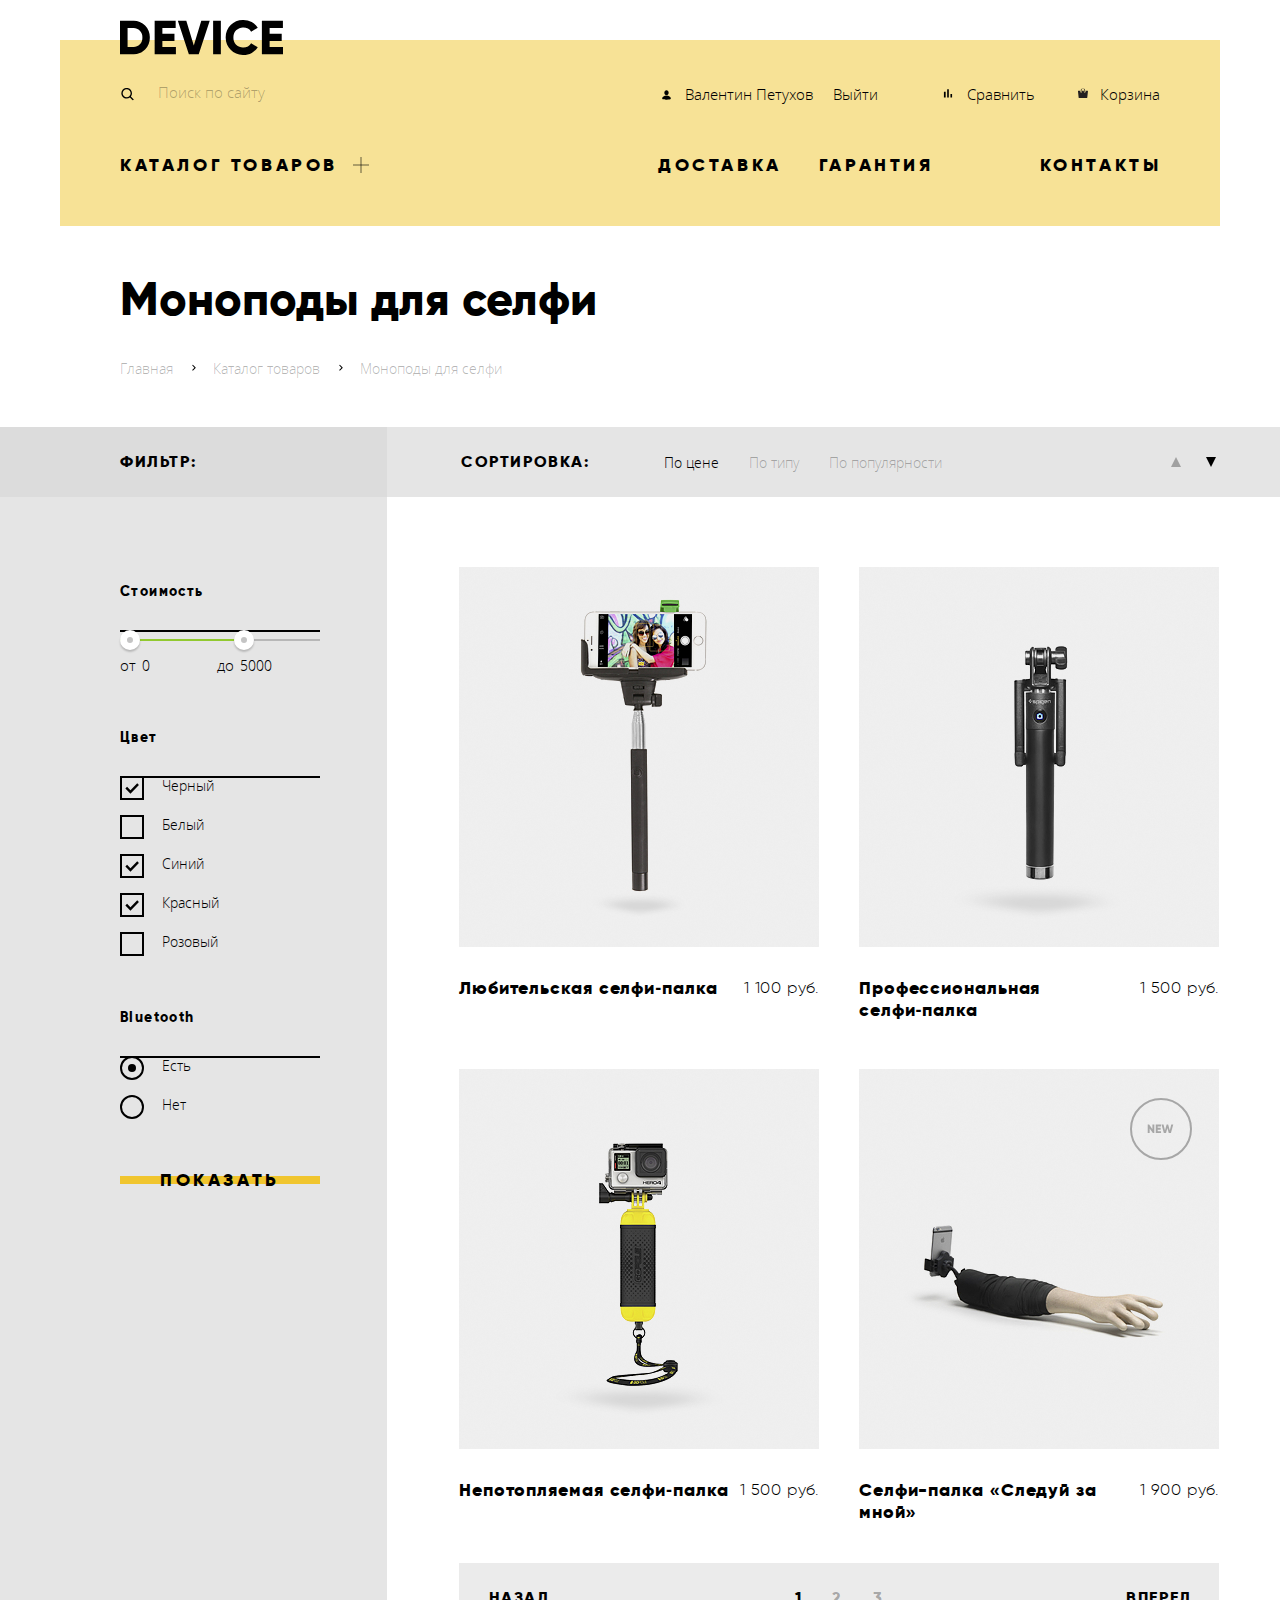
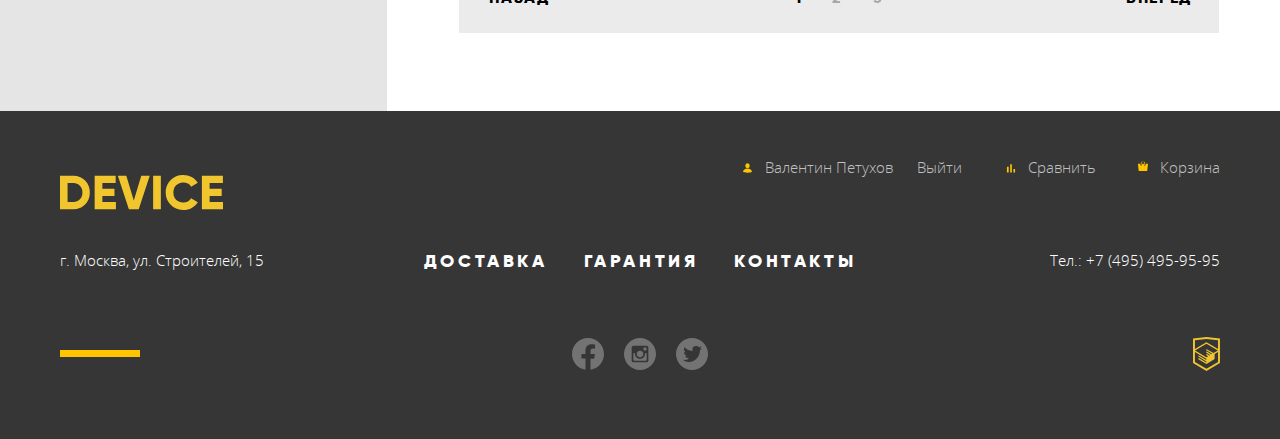
==== catalog.html @ 95b5bbff "Добавил разметку и стилизацию внутренней страницы" ====
<!DOCTYPE html>
<html lang="ru">

<head>
  <meta charset="UTF-8">
  <meta name="viewport" content="width=device-width, initial-scale=1.0">
  <title>HTML Academy: Девайс</title>
  <link rel="stylesheet" href="css/normalize.css">
  <link rel="stylesheet" href="css/style.css">
</head>

<body class="page">
  <header class="main-header container container--padding">
    <div class="main-header__inner">
      <a href="index.html" class="header-logo">
        <img class="" src="img/logo.svg" width="163" height="35" alt="Логотип Device">
      </a>
      <div class="top-links">
        <form class="search">
          <div class="search__icon"></div>
          <input class="search__field" type="text" placeholder="Поиск по сайту">
          <button class="search__btn" type="submit">Найти</button>
        </form>
        <div class="links-wrapper">
          <ul class="login">
            <li class="login__item">
              <a href="#" class="login-link link">Валентин Петухов</a>
            </li>
            <li class="login__item">
              <a href="#" class="logout-link link">Выйти</a>
            </li>
          </ul>
          <ul class="links">
            <li class="links__item">
              <a href="#" class="links__link links__compare link">Сравнить</a>
            </li>
            <li class="links__item">
              <a href="#" class="links__link links__cart link">Корзина</a>
            </li>
          </ul>
        </div>

      </div>
      <nav class="main-nav main-nav--inner-page">
        <ul class="main-nav__list">
          <li class="main-nav__item">
            <a class="main-nav__link">Каталог товаров</a>
            <button class="submenu-btn" type="button"></button>
          </li>
          <li class="main-nav__item">
            <a href="#" class="main-nav__link">Доставка</a>
          </li>
          <li class="main-nav__item">
            <a href="#" class="main-nav__link">Гарантия</a>
          </li>
          <li class="main-nav__item">
            <a href="#" class="main-nav__link">Контакт<span>ы</span></a>
          </li>
        </ul>
      </nav>
    </div>
    <div class="submenu__wrapper submenu__wrapper--inner-page">
      <ul class="submenu submenu--hide">
        <li class="submenu__item">
          <a class="submenu__link link" href="#" tabindex="-1"> Виртуальная реальность</a>
        </li>
        <li class="submenu__item">
          <a class="submenu__link link" tabindex="-1">Моноподы для селфи</a>
        </li>
        <li class="submenu__item">
          <a class="submenu__link link" href="#" tabindex="-1">Экшн-камеры</a>
        </li>
        <li class="submenu__item">
          <a class="submenu__link link" href="#" tabindex="-1">Фитнес-браслеты</a>
        </li>
        <li class="submenu__item submenu__link--wrap">
          <a class="submenu__link link" href="#" tabindex="-1">Умные часы</a>
        </li>
        <li class="submenu__item">
          <a class="submenu__link link" href="#" tabindex="-1">Квадрокоптер</a>
        </li>
      </ul>
    </div>
  </header>

  <main class="main-content">
    <section class="main-content__nav container container--padding">
      <h1 class="main-content__title title title--compact">Моноподы для селфи</h1>
      <ul class="breadcrumbs">
        <li class="breadcrumbs__item">
          <a href="index.html" class="breadcrumbs__link">
            Главная
          </a>
        </li>
        <li class="breadcrumbs__item">
          <a href="#" class="breadcrumbs__link">
            Каталог товаров
          </a>
        </li>
        <li class="breadcrumbs__item">
          <a class="breadcrumbs__link">
            Моноподы для селфи
          </a>
        </li>
      </ul>
    </section>

    <section class="catalog main-content__catalog">
      <div class="filter-title__wrapper">
        <p class="filter-title subtitle">Фильтр:</p>
      </div>

      <div class="sorting">
        <div class="sorting__inner">
          <p class="sorting__title subtitle">Сортировка:</p>
          <ul class="sorting__list">
            <li class="sorting__item">
              <a href="#" class="sorting__link sorting__link--active">
                По цене
              </a>
            </li>
            <li class="sorting__item">
              <a href="#" class="sorting__link">
                По типу
              </a>
            </li>
            <li class="sorting__item">
              <a href="#" class="sorting__link">
                По популярности
              </a>
            </li>
          </ul>
          <div class="sorting__buttons-wrapper">
            <button class="sorting__btn sorting__btn--up" type="button" aria-label="Сортировка по возрастанию"></button>
            <button class="sorting__btn sorting__btn--down sorting__btn--active" type="button"
              aria-label="Сортировка по убыванию"></button>
          </div>
        </div>
      </div>

      <div class="filter__wrapper">
        <form class="filter" method="get" action="https://echo.htmlacademy.ru">
          <fieldset class="filter__group">
            <legend>Стоимость</legend>
            <div class="filter__price-wrapper">
              <div class="filter__price-range">
                <div class="filter__price-scale">
                  <div class="filter__price-bar"></div>
                </div>
                <div class="filter__toggle-wrapper toggle-min">
                  <div class="filter__price-toggle" tabindex="0"></div>
                  <div class="price-wrapper price-wrapper--min">
                    <span>от</span>
                    <input class="filter__price filter__price-min" type="number" name="min-price" value="0" min="0">
                  </div>
                </div>
                <div class="filter__toggle-wrapper toggle-max">
                  <div class="filter__price-toggle" tabindex="0"></div>
                  <div class="price-wrapper price-wrapper--max">
                    <span>до</span>
                    <input class="filter__price filter__price-max" type="number" name="max-price" value="5000"
                      max="5000">
                  </div>
                </div>
              </div>
            </div>
          </fieldset>
          <fieldset class="filter__group">
            <legend>Цвет</legend>
            <input class="filter__checkbox visually-hidden" type="checkbox" name="black-color" id="black" checked>
            <label class="filter__label" for="black">Черный</label>
            <input class="filter__checkbox visually-hidden" type="checkbox" name="white-color" id="white">
            <label class="filter__label" for="white">Белый</label>
            <input class="filter__checkbox visually-hidden" type="checkbox" name="blue-color" id="blue" checked>
            <label class="filter__label" for="blue">Синий</label>
            <input class="filter__checkbox visually-hidden" type="checkbox" name="red-color" id="red" checked>
            <label class="filter__label" for="red">Красный</label>
            <input class="filter__checkbox visually-hidden" type="checkbox" name="pink-color" id="pink">
            <label class="filter__label" for="pink">Розовый</label>
          </fieldset>
          <fieldset class="filter__group">
            <legend>Bluetooth</legend>
            <input class="filter__radio visually-hidden" type="radio" name="bluetooth" id="bluetooth-on"
              value="bluetooth-on" checked>
            <label class="filter__label" for="bluetooth-on">Есть</label>
            <input class="filter__radio visually-hidden" type="radio" name="bluetooth" id="bluetooth-off"
              value="bluetooth-off">
            <label class="filter__label" for="bluetooth-off">Нет</label>
          </fieldset>
          <button class="btn filter__btn" type="submit">Показать</button>
        </form>
      </div>

      <div class="results main-cintent__results">
        <ul class="results__list">
          <li class="results__item">
            <article class="product">
              <img class="product__img" src="img/products/selfie-beginner.jpg" alt="Селфи-палка нескладная любительского уровня" width="360" height="380">
              <a class="product__link" href="#">
                <h2 class="product__title">Любительская селфи&#8209;палка</h2>
              </a>
              <span class="product__price">1 100 руб.</span>
							<div class="product__buttons">
								<button class="btn product__btn" type="button">В корзину</button>
								<button class="product__favorite" type="button">Добавить к сравнению</button>
							</div>
						</article>
					</li>
					<li class="results__item">
            <article class="product">
              <img class="product__img" src="img/products/selfie-profi.jpg" alt="Селфи-палка черная с множеством функций" width="360" height="380">
              <a class="product__link" href="#">
                <h2 class="product__title">Профессиональная селфи&#8209;палка</h2>
              </a>
              <span class="product__price">1 500 руб.</span>
							<div class="product__buttons">
								<button class="product__btn btn" type="button">В корзину</button>
								<button class="product__favorite" type="button">Добавить к сравнению</button>
							</div>
						</article>
					</li>
					<li class="results__item">
            <article class="product">
              <img class="product__img" src="img/products/selfie-unsinked.jpg" alt="Селфи-палка черная с желтым воздушным баллоном" width="360" height="380">
              <a class="product__link" href="#">
                <h2 class="product__title">Непотопляемая селфи&#8209;палка</h2>
              </a>
              <span class="product__price">1 500 руб.</span>
							<div class="product__buttons">
								<button class="product__btn btn" type="button">В корзину</button>
								<button class="product__favorite" type="button">Добавить к сравнению</button>
							</div>
						</article>
					</li>
					<li class="results__item">
            <article class="product product--new">
              <img class="product__img" src="img/products/selfie-follow.jpg" alt="Селфи-палка в виде человеческой руки" width="360" height="380">
              <a class="product__link" href="#">
                <h2 class="product__title">Селфи-палка «Следуй за мной»</h2>
              </a>
              <span class="product__price">1 900 руб.</span>
							<div class="product__buttons">
								<button class="product__btn btn" type="button">В корзину</button>
								<button class="product__favorite" type="button">Добавить к сравнению</button>
							</div>
						</article>
					</li>
					
				</ul>
				<div class="results__pagination">
					<a class="pagination__btn pagination__btn--back" href="#" aria-lable="Предыдущая страница">Назад</a>
					<ul class="pagination__list">
						<li class="pagination__item">
							<a href="#" class="pagination__link pagination__link--active">1</a>
						</li>
						<li class="pagination__item">
							<a href="#" class="pagination__link">2</a>
						</li>
						<li class="pagination__item">
							<a href="#" class="pagination__link">3</a>
						</li>
					</ul>
					<a class="pagination__btn pagination__btn--forward" href="#" aria-lable="Следующая страница">Вперед</a>
				</div>
      </div>


    </section>

  </main>

  <footer class="footer">
    <div class="footer__inner container">
      <a href="index.html" class="footer__logo">
        <img class="footer__logo-img" src="img/logo--yellow.svg" width="163" height="35" alt="Логотип Device">
      </a>

      <div class="footer__links-wrapper">
        <ul class="footer__login">
          <li class="footer__login-item">
            <a href="#" class="footer__login-link">Валентин Петухов</a>
          </li>
          <li class="footer__login-item">
            <a href="#" class="footer__logout-link">Выйти</a>
          </li>
        </ul>
        <ul class="footer__links">
          <li class="footer__links-item">
            <a href="#" class="footer__links-link footer__links-compare">Сравнить</a>
          </li>
          <li class="footer__links-item">
            <a href="#" class="footer__links-link footer__links-cart">Корзина</a>
          </li>
        </ul>
      </div>

      <address class="footer__address">
        г. Москва, ул. Строителей, 15
      </address>

      <div class="footer__decor"></div>

      <ul class="footer__menu">
        <li class="footer__menu-item">
          <a href="#" class="footer__menu-link">Доставка</a>
        </li>
        <li class="footer__menu-item">
          <a href="#" class="footer__menu-link">Гарантия</a>
        </li>
        <li class="footer__menu-item">
          <a href="#" class="footer__menu-link">Контакты</a>
        </li>
      </ul>

      <a class="footer__tel" href="tel:+74954959595">
        Тел.: +7 (495) 495-95-95
      </a>

      <ul class="footer__social">
        <li class="footer__social-item">
          <a href="#" class="facebook" aria-label="Facebook">
            <svg width="32" height="32" viewBox="0 0 32 32" fill="none" xmlns="http://www.w3.org/2000/svg">
              <path
                d="M31.9973 16C31.9973 7.16267 24.8347 0 15.9987 0C7.16267 0 0 7.16267 0 16C0 23.984 5.85067 30.6027 13.4987 31.8027V20.624H9.43733V15.9987H13.4987V12.4747C13.4987 8.464 15.888 6.24933 19.5413 6.24933C21.292 6.24933 23.1227 6.56133 23.1227 6.56133V10.4987H21.1067C19.12 10.4987 18.5 11.732 18.5 12.9973V16H22.9373L22.228 20.6253H18.5V31.804C26.148 30.604 31.9987 23.9853 31.9987 16H31.9973Z" />
            </svg>
          </a>
        </li>
        <li class="footer__social-item">
          <a href="#" class="instagram" aria-label="instagram">
            <svg width="32" height="32" viewBox="0 0 32 32" fill="none" xmlns="http://www.w3.org/2000/svg">
              <path
                d="M21 16C21 17.3261 20.4732 18.5979 19.5355 19.5355C18.5979 20.4732 17.3261 21 16 21C14.6739 21 13.4021 20.4732 12.4645 19.5355C11.5268 18.5979 11 17.3261 11 16C11 15.715 11.03 15.4367 11.0817 15.1667H9.33333V21.8283C9.33333 22.2917 9.70833 22.6667 10.1717 22.6667H21.83C22.0521 22.6662 22.2649 22.5777 22.4217 22.4205C22.5786 22.2634 22.6667 22.0504 22.6667 21.8283V15.1667H20.9183C20.97 15.4367 21 15.715 21 16ZM16 19.3333C16.4378 19.3332 16.8714 19.2469 17.2759 19.0792C17.6803 18.9116 18.0478 18.6659 18.3574 18.3562C18.6669 18.0465 18.9124 17.6789 19.0799 17.2743C19.2473 16.8698 19.3334 16.4362 19.3333 15.9983C19.3332 15.5605 19.2469 15.1269 19.0792 14.7225C18.9116 14.318 18.6659 13.9505 18.3562 13.641C18.0465 13.3314 17.6789 13.0859 17.2743 12.9185C16.8698 12.751 16.4362 12.6649 15.9983 12.665C15.1141 12.6652 14.2661 13.0167 13.641 13.6421C13.0158 14.2676 12.6648 15.1157 12.665 16C12.6652 16.8843 13.0167 17.7322 13.6421 18.3574C14.2676 18.9825 15.1157 19.3336 16 19.3333ZM20 12.5H21.9983C22.1311 12.5 22.2584 12.4474 22.3525 12.3537C22.4465 12.2599 22.4996 12.1328 22.5 12V10.0017C22.5 9.86862 22.4471 9.74102 22.3531 9.64693C22.259 9.55285 22.1314 9.5 21.9983 9.5H20C19.8669 9.5 19.7393 9.55285 19.6453 9.64693C19.5512 9.74102 19.4983 9.86862 19.4983 10.0017V12C19.5 12.275 19.725 12.5 20 12.5ZM16 0C11.7565 0 7.68687 1.68571 4.68629 4.68629C1.68571 7.68687 0 11.7565 0 16C0 20.2435 1.68571 24.3131 4.68629 27.3137C7.68687 30.3143 11.7565 32 16 32C18.1012 32 20.1817 31.5861 22.1229 30.7821C24.0641 29.978 25.828 28.7994 27.3137 27.3137C28.7994 25.828 29.978 24.0641 30.7821 22.1229C31.5861 20.1817 32 18.1012 32 16C32 13.8989 31.5861 11.8183 30.7821 9.87706C29.978 7.93586 28.7994 6.17203 27.3137 4.68629C25.828 3.20055 24.0641 2.022 22.1229 1.21793C20.1817 0.413852 18.1012 0 16 0ZM24.3333 22.4817C24.3333 23.5 23.5 24.3333 22.4817 24.3333H9.51833C8.5 24.3333 7.66667 23.5 7.66667 22.4817V9.51833C7.66667 8.5 8.5 7.66667 9.51833 7.66667H22.4817C23.5 7.66667 24.3333 8.5 24.3333 9.51833V22.4817Z" />
            </svg>
          </a>
        </li>
        <li class="footer__social-item">
          <a href="#" class="twitter" aria-label="twitter">
            <svg width="32" height="32" viewBox="0 0 32 32" fill="none" xmlns="http://www.w3.org/2000/svg">
              <path
                d="M16 32C13.8333 32 11.7604 31.5781 9.78125 30.7344C7.80208 29.8906 6.09896 28.7552 4.67188 27.3281C3.24479 25.901 2.10938 24.1979 1.26562 22.2188C0.421875 20.2396 0 18.1667 0 16C0 13.8333 0.421875 11.7604 1.26562 9.78125C2.10938 7.80208 3.24479 6.09896 4.67188 4.67188C6.09896 3.24479 7.80208 2.10938 9.78125 1.26562C11.7604 0.421875 13.8333 0 16 0C18.1667 0 20.2396 0.421875 22.2188 1.26562C24.1979 2.10938 25.901 3.24479 27.3281 4.67188C28.7552 6.09896 29.8906 7.80208 30.7344 9.78125C31.5781 11.7604 32 13.8333 32 16C32 18.1667 31.5781 20.2396 30.7344 22.2188C29.8906 24.1979 28.7552 25.901 27.3281 27.3281C25.901 28.7552 24.1979 29.8906 22.2188 30.7344C20.2396 31.5781 18.1667 32 16 32ZM25.4062 8C25.2812 8.0625 25.0938 8.17708 24.8438 8.34375L24.2344 8.75L23.6562 9.0625L23 9.28125C22.2292 8.42708 21.2812 8 20.1562 8C17.7188 8 16.5 9.02083 16.5 11.0625V12.9062C13.1458 12.7396 10.5729 11.5104 8.78125 9.21875C8.26042 9.76042 8 10.3542 8 11C8 12.375 8.51042 13.4167 9.53125 14.125C9.40625 14.125 9.22917 14.1354 9 14.1562C8.77083 14.1771 8.58854 14.1771 8.45312 14.1562C8.31771 14.1354 8.16667 14.0833 8 14C8 14.9583 8.25521 15.7552 8.76562 16.3906C9.27604 17.026 9.97917 17.4375 10.875 17.625C10.6667 17.875 10.375 18 10 18C9.66667 18 9.375 17.9062 9.125 17.7188C9.125 18.5312 9.51562 19.1615 10.2969 19.6094C11.0781 20.0573 11.9583 20.2917 12.9375 20.3125C12.5625 20.875 12.0156 21.2969 11.2969 21.5781C10.5781 21.8594 9.8125 22 9 22C8.70833 22 8.30729 21.9271 7.79688 21.7812C7.28646 21.6354 7.02083 21.5625 7 21.5625C7.33333 22.2292 8.01562 22.8021 9.04688 23.2812C10.0781 23.7604 11.3854 24 12.9688 24C14.3646 24 15.6667 23.7552 16.875 23.2656C18.0833 22.776 19.1146 22.125 19.9688 21.3125C20.8229 20.5 21.5573 19.5729 22.1719 18.5312C22.7865 17.4896 23.2448 16.4115 23.5469 15.2969C23.849 14.1823 24 13.0833 24 12C24 11.9583 24.125 11.8698 24.375 11.7344C24.625 11.599 24.9167 11.4167 25.25 11.1875C25.5833 10.9583 25.8333 10.7188 26 10.4688C24.875 10.4688 24.125 10.4896 23.75 10.5312C24.4792 10.0938 25.0312 9.25 25.4062 8Z" />
            </svg>
          </a>
        </li>
      </ul>

      <a href="https://htmlacademy.ru/intensive/htmlcss" class="footer__copyright" target="_blank">
        <svg width="27" height="34" viewBox="0 0 27 34" fill="none" xmlns="http://www.w3.org/2000/svg">
          <path
            d="M13.62 0.0169551L13.472 0L0 1.40827V26.0042L13.473 34L26.903 26.0311L26.945 26.0062V1.40827L13.62 0.0169551ZM25.019 12.095L13.495 5.31992L13.494 5.21619L13.407 5.26606L13.319 5.21021V5.31892L1.925 12.086V3.13869L13.473 1.92989L25.02 3.13869V12.095H25.019ZM13.405 6.76908L24.923 13.4644L20.444 16.0974L13.351 11.8875L13.337 13.2988L19.241 16.8025L18.381 17.3082L13.351 14.3241L13.337 15.7353L17.164 18.0043L16.382 18.526L13.351 16.7437L13.337 18.1529L15.19 19.2411L13.39 20.3192L2.034 13.586L13.405 6.76908ZM1.925 15.0871L13.336 21.8601L13.352 22.9014L5.41 18.1859L5.395 19.5981L13.374 24.3805L13.392 25.4536L5.419 20.7261L5.406 22.1364L13.427 26.9457L13.473 26.9706L21.616 22.1115L21.605 16.9481L25.02 14.9175V24.9121L13.472 31.7659L1.925 24.9131V15.0871Z" />
        </svg>
      </a>

    </div>
  </footer>

  <section class="modal-overlay modal-form">
    <form class="popup-form" method="get" action="https://echo.htmlacademy.ru">
      <label class="popup-form__name-label">
        <span>Ваше имя:</span>
        <input class="popup-form__name-field" name="name" type="text" placeholder="Имя Фамилия">
      </label>
      <label class="popup-form__mail-label">
        <span>Ваш e-mail:</span>
        <input class="popup-form__mail-field" name="e-mail" type="email" placeholder="email@example.com">
      </label>
      <label class="popup-form__text-label">
        <span>Текст письма:</span>
        <textarea class="popup-form__text-field" name="comment" placeholder="В свободной форме"></textarea>
      </label>
      <button class="btn popup-form__btn" type="submit">Отправить</button>
      <button class="modal__close" type="button" aria-label="Закрыть"></button>
    </form>
  </section>

  <section class="modal-overlay modal-map">
    <div class="popup-map">
      <iframe
        src="https://www.google.com/maps/embed?pb=!1m18!1m12!1m3!1d2027.0171634728367!2d37.52745651226211!3d55.68695479601883!2m3!1f0!2f0!3f0!3m2!1i1024!2i768!4f13.1!3m3!1m2!1s0x46b54cf65f5c8955%3A0x694710ccd55501e!2z0YPQuy4g0KHRgtGA0L7QuNGC0LXQu9C10LksIDE1LCDQnNC-0YHQutCy0LAsIDExOTMxMQ!5e0!3m2!1sru!2sru!4v1602762938885!5m2!1sru!2sru"
        width="960" height="558" allowfullscreen="" aria-hidden="false"></iframe>
      <button class="modal__close" type="button" aria-label="Закрыть"></button>
    </div>
  </section>

  <script src="https://code.jquery.com/jquery-3.4.1.min.js"></script>
  <script src="js/slick.min.js"></script>
  <script src="js/main.js"></script>
</body>

</html>
---- css/style.css ----
/* Variables */
:root {
  --open-sans-light: "Open Sans Light", Arial, sans-serif;
  --open-sans: "Open Sans", Arial, sans-serif;
  --gilroy-light: "Gilroy Light", Arial, sans-serif;
  --gilroy-bold: "Gilroy Extra Bold", "Arial Black", sans-serif;
  --black: #000000;
  --dark: #363636;
  --grey: #464646;
  --grey-special: #C4C4C4;
  --grey-extra: #D9D9D9;
  --half-grey: #7E7E7E;
  --grey-light: #E5E5E5;
  --grey-extra-light: #EBEBEB;
  --grey-special-light: #DCDCDC;
  --grey-form: #F2F2F2;
  --grey-form-hover: #EAEAEA;
  --trans-black-01: rgba(0, 0, 0, 0.1);
  --trans-black-015: rgba(0, 0, 0, 0.15);
  --trans-black-02: rgba(0, 0, 0, 0.2);
  --trans-black-03: rgba(0, 0, 0, 0.3);
  --trans-black-04: rgba(0, 0, 0, 0.4);
  --trans-black-06: rgba(0, 0, 0, 0.6);
  --white: #ffffff;
  --trans-white-03: rgba(255, 255, 255, 0.3);
  --trans-white-06: rgba(255, 255, 255, 0.6);
  --trans-white-07: rgba(255, 255, 255, 0.7);
  --yellow: #F7E296;
  --yellow-dark: #F0C52E;
  --yellow-special: #FFC600;
  --green: #91C92F;
  --red-light: #F6DADA;
}

/* Fonts */
@font-face {
  font-family: "Gilroy Light";
  font-style: normal;
  font-weight: 300;
  src: local("Gilroy Light"),
    url("../fonts/gilroylight.woff2") format("woff2"),
    url("../fonts/gilroylight.woff") format("woff");
}

@font-face {
  font-family: "Gilroy Extra Bold";
  font-style: normal;
  font-weight: 800;
  src: local("Gilroy Extra Bold"),
    url("../fonts/gilroyextrabold.woff2") format("woff2"),
    url("../fonts/gilroyextrabold.woff") format("woff");
}

@font-face {
  font-family: "Open Sans Light";
  font-style: normal;
  font-weight: 300;
  src: local("Open Sans Light"),
    url("../fonts/opensanslight.woff2") format("woff2"),
    url("../fonts/opensanslight.woff") format("woff");
}

@font-face {
  font-family: "Open Sans";
  font-style: normal;
  font-weight: 400;
  src: local("Open Sans"),
    url("../fonts/opensans.woff2") format("woff2"),
    url("../fonts/opensans.woff") format("woff");
}

/* Global */
*,
*::before,
*::after {
  box-sizing: border-box;
}

a {
  text-decoration: none;
}

img {
  max-width: 100%;
  height: auto;
}

.visually-hidden:not(:focus):not(:active),
input[type="checkbox"].visually-hidden,
input[type="radio"].visually-hidden {
  position: absolute;
  width: 1px;
  height: 1px;
  margin: -1px;
  padding: 0;
  border: 0;
  white-space: nowrap;
  clip-path: inset(100%);
  clip: rect(0 0 0 0);
  overflow: hidden;
}

.page {
  min-height: 100vh;
  font-family: var(--open-sans-light);
  font-style: normal;
  font-size: 15px;
  line-height: 20px;
}

.container {
  width: 1160px;
  margin-left: auto;
  margin-right: auto;
  padding: 0;
}

.container--padding {
  padding-left: 60px;
  padding-right: 60px;
}

.btn {
  position: relative;
  z-index: 1;
  margin: 0;
  padding: 9px 25px;
  font-family: var(--gilroy-bold);
  font-size: 18px;
  line-height: 22px;
  letter-spacing: 0.2em;
  text-transform: uppercase;
  border: 0;
  color: inherit;
  background-color: transparent;
  text-align: center;
  box-sizing: padding-box;
  cursor: pointer;
}

.btn::before {
  content: "";
  position: absolute;
  z-index: -1;
  top: 50%;
  left: 0;
  transform: translateY(-50%);
  width: 100%;
  height: 8px;
  background-color: var(--yellow-dark);
  transition: height 0.3s, background-color 0.3s;
}

.btn:hover::before {
  height: 100%;
}

.btn:active {
  color: rgba(0, 0, 0, 0.3);
}

.title {
  font-family: var(--gilroy-bold);
  font-size: 47px;
  line-height: 58px;
  letter-spacing: 0.2em;
}

.title--compact {
  letter-spacing: 0;
}

.subtitle {
  margin: 0;
  padding: 0;
  font-family: var(--gilroy-bold);
  font-size: 16px;
  line-height: 20px;
  letter-spacing: 0.1em;
  text-transform: uppercase;
}

.link:hover {
  opacity: 0.6;
}

.link:active {
  opacity: 0.3;
}

/* Main Header */

.main-header {
  position: relative;
  margin-top: 40px;
  padding-top: 27px;
  background-color: var(--yellow);
}

.main-header__inner {
  position: relative;
  z-index: 2;
  background-color: var(--yellow);
}

.header-logo {
  position: absolute;
  top: -47px;
  width: 163px;
  height: 35px;
  margin-bottom: 5px;
}

.header-logo:hover {
  opacity: 0.6;
}

.header-logo:active {
  opacity: 0.3;
}

.top-links {
  min-height: 54px;
  margin-bottom: 33px;
  display: flex;
  justify-content: space-between;
  align-items: center;
  flex-wrap: wrap;
}

.top-links a {
  color: inherit;
}

/* Search Form */

.search {
  position: relative;
  display: flex;
  justify-content: center;
}

.search__icon {
  position: absolute;
  top: 0;
  left: 0;
  width: 16px;
  height: 16px;
  top: 50%;
  left: 1px;
  transform: translateY(-40%);
  background-image: url("../img/icons/icon-search.svg");
  background-repeat: no-repeat;
  background-position: 0 0;
}

.search__field {
  width: 356px;
  padding-left: 38px;
  margin-right: 0;
  background-color: transparent;
  border: 0;
  border-bottom: 2px solid transparent;
  transition: border 0.3s;
}

.search__field::placeholder {
  color: var(--trans-black-03);
}

.search__field:hover::placeholder {
  color: var(--trans-black-06);
}

.search__field:focus::placeholder {
  color: var(--black);
}

.search__field:focus {
  outline: none;
  border-bottom: 2px solid var(--black);
}

.search__field:focus+.search__btn,
.search__btn:focus {
  visibility: visible;
  opacity: 1;
}

.search__btn {
  visibility: hidden;
  opacity: 0;
  padding: 15px 17px;
  text-transform: uppercase;
  border: 2px solid var(--black);
  background-color: transparent;
  cursor: pointer;
  transition:
    opacity 0.3s,
    visibility 0.3s,
    color 0.3s,
    background-color 0.3s;
}

.search__btn:hover {
  color: var(--white);
  background-color: var(--black);
}

button.search__btn:active {
  opacity: 1;
  visibility: visible;
  color: var(--trans-white-03);
}

/* Login and Links Section */

.links-wrapper {
  width: 50%;
  padding-left: 20px;
  display: flex;
  justify-content: space-between;
}

.login,
.links {
  list-style: none;
  margin: 0;
  padding: 0;
  display: flex;
  flex-wrap: wrap;
}

.login {
  justify-content: start;
}

.login__item+.login__item {
  margin-left: 20px;
}

.login__item--hide {
  display: none;
}

.login-link {
  position: relative;
  padding-left: 25px;
}

.login-link::before {
  position: absolute;
  content: "";
  width: 9px;
  height: 10px;
  top: 6px;
  left: 2px;
  background-image: url("../img/icons/icon-login.svg");
  background-repeat: no-repeat;
  background-position: 0 0;
}

/* Top Links Section */

.links {
  justify-content: flex-end;
}

.links__item+.links__item {
  margin-left: 41px;
}

.links__link {
  position: relative;
  padding-left: 24px;
}

.links__link::before {
  position: absolute;
  content: "";
  top: 50%;
  left: 0;
  width: 14px;
  height: 14px;
  transform: translateY(-40%);
  background-position: 0 0;
  background-repeat: no-repeat;
}

.links__compare::before {
  background-image: url("../img/icons/icon-compare.svg");
}

.links__cart::before {
  left: 2px;
  background-image: url("../img/icons/icon-cart.svg");
}

/* Main Nav */
.main-nav {
  margin-bottom: 18px;
}

.main-nav__list {
  list-style: none;
  margin: 0 auto;
  padding: 0;
  display: flex;
  flex-wrap: wrap;
  align-items: center;
  font-family: var(--gilroy-bold);
  font-size: 18px;
  line-height: 22px;
  letter-spacing: 0.2em;
  text-transform: uppercase;
}

.main-nav__list a {
  color: inherit;
}

.main-nav__item {
  margin-right: 37px;
}

.main-nav__item:first-child {
  display: flex;
  align-items: center;
  margin-right: 285px;
}

.main-nav__item:nth-child(3) {
  margin-right: 106px;
}

.main-nav__item:last-child {
  margin-right: 0;
}

.main-nav__item:last-child span {
  letter-spacing: 0;
}

.main-nav__link {
  transition: opacity 0.2s;
}

.main-nav__link:hover {
  opacity: 0.6;
}

.main-nav__link:active {
  opacity: 0.3;
}

.submenu-btn {
  position: relative;
  width: 22px;
  height: 22px;
  padding: 0;
  margin-left: 13px;
  border: 0;
  background-color: transparent;
  cursor: pointer;
}

.submenu-btn:focus {
  outline-color: var(--special-yellow);
  outline-style: solid;
}

.submenu-btn::before,
.submenu-btn::after {
  position: absolute;
  content: "";
  width: 16px;
  height: 2px;
  background-color: var(--trans-black-03);
  transition: transform 0.5s;
}

.submenu-btn::before {
  top: 10px;
  left: 2px;
}

.submenu-btn::after {
  top: 10px;
  left: 2px;
  transform: rotate(90deg);
}

.btn-rotate.submenu-btn::before {
  transform: rotate(180deg);
}

.btn-rotate.submenu-btn::after {
  transform: rotate(270deg);
}


/* Submenu Section */

.submenu__wrapper {
  position: relative;
  width: 1160px;
  left: -60px;
  min-height: 146px;
  background-color: var(--yellow);
}

.submenu {
  position: absolute;
  z-index: 1;
  bottom: 0;
  width: 100%;
  height: 146px;
  display: flex;
  flex-direction: column;
  align-items: start;
  align-content: start;
  flex-wrap: wrap;
  margin: 0;
  padding: 12px 60px 20px 60px;
  list-style: none;
  background-color: var(--yellow);
  transition: bottom 0.8s, transform 0.8s;
}

.submenu--hide {
  bottom: 146px;
  transform: scaleY(0.5);
}

.submenu a {
  color: inherit;
}

.submenu__item {
  margin-right: 64px;
  margin-bottom: 16px;
}

.submenu__link--wrap {
  margin-bottom: 30px;
}

/* Main Content */

.main-content {
  position: relative;
}

/* Slider Section */

.main-content__slider {
  position: relative;
  top: -145px;
}

.slider__list {
  padding: 0;
  margin: 0;
  list-style: none;
}

.slider__item {
  position: relative;
  min-width: 1160px;
  padding-right: 60px;
  display: flex;
  justify-content: space-between;
  align-items: stretch;
}

.slider__item--hide {
  display: none;
}

.slider__img--1 {
  position: relative;
  width: 384px;
  height: 486px;
  top: 16px;
  right: -89px;
}

.slider__img--2 {
  position: relative;
  width: 345px;
  height: 485px;
  top: 41px;
  right: -117px;
}

.slider__img--3 {
  position: relative;
  width: 526px;
  height: 334px;
  top: 98px;
  right: -30px;
}

.slider__descr-wrapper {
  width: 500px;
  display: grid;
  grid-template-rows: 110px repeat(4, auto);
}

.slider__slide-number {
  grid-column: 1/-1;
  grid-row: 1/3;
  justify-self: end;
  padding: 0;
  margin: 0;
  margin-right: -7px;
  font-family: var(--gilroy-bold);
  font-size: 179px;
  line-height: 219px;
  color: var(--white);
}

.slider__slide-number::before {
  position: absolute;
  top: 50px;
  right: 460px;
  content: "";
  width: 100px;
  height: 7px;
  background-color: var(--white);
}

.slider__slide-lead {
  grid-column: 1/-1;
  grid-row: 2/3;
  padding: 0;
  margin: 0;
  margin-bottom: 25px;
}

.slider__slide-descr {
  padding: 0;
  margin: 0;
  margin-bottom: 50px;
}

.slider__btn {
  width: 220px;
  margin-bottom: 49px;
}

.slider__slide-specs {
  display: flex;
  margin-bottom: 20px;
  border: 0;
}

.slider__slide-term {
  padding: 0;
  border-right: 60px solid transparent;
  font-family: var(--gilroy-light);
  font-size: 13px;
  line-height: 15px;
  letter-spacing: 0.1em;
}

.slider__slide-term:last-child {
  border-right: 0;
}

.slider__slide-def {
  padding: 0;
  border-bottom: 13px solid transparent;
  font-family: var(--gilroy-light);
  font-size: 36px;
  line-height: 42px;
  letter-spacing: 0.1em;
}

/* Slick sltyles */
.slick-track {
  display: flex;
}

.slick-list {
  overflow-x: hidden;
  width: 1160px;
}

.slick-dots {
  display: flex;
  position: absolute;
  top: 356px;
  right: 88px;
  padding: 0;
  margin: 0;
  list-style: none;
  cursor: pointer;
}

.slick-dots li+li {
  margin-left: 18px;
}

.slick-dots button {
  display: flex;
  justify-content: center;
  align-items: center;
  position: relative;
  margin: 0;
  padding: 0;
  width: 12px;
  height: 12px;
  font-size: 0;
  background-color: transparent;
  border: 1px solid var(--black);
  border-radius: 50%;
}

.slick-active button::before {
  content: "";
  width: 6px;
  height: 6px;
  background-color: transparent;
  border: 1px solid var(--black);
  border-radius: 50%;
}

/* Categories Section */

.main-content__categories {
  margin-top: -50px;
  margin-bottom: 69px;
}

.categories__list {
  display: flex;
  flex-wrap: wrap;
  padding: 0;
  margin: 0;
  justify-content: space-between;
  list-style: none;
}

.categories__item {
  width: 160px;
}

.categories__link {
  color: inherit;
}

.categories__link:hover .categories__img-wrap {
  background-color: var(--yellow-dark);
}

.categories__link:active .categories__img,
.categories__link:active .categories__title {
  opacity: 0.3;
}

.categories__img-wrap {
  display: flex;
  justify-content: center;
  align-items: center;
  width: 160px;
  height: 160px;
  margin-bottom: 38px;
  background-color: var(--yellow);
  transition: background-color 0.3s;
}

.categories__img {
  transition: opacity 0.3s;
}

.categories__title {
  padding: 0;
  margin: 0;
  font-family: var(--gilroy-bold);
  font-size: 18px;
  line-height: 22px;
  letter-spacing: 0.05em;
  transition: opacity 0.3s;
}

.categories__title--special {
  letter-spacing: 0;
}

/* Services Section */

.main-content__services {
  margin-bottom: 90px;
}

.services {
  background-image: linear-gradient(to bottom, var(--white) 115px, var(--grey-light) 115px);
}

.services__inner {
  display: flex;
}

/* Services Navigation Section */

.services__nav {
  position: relative;
  z-index: 2;
  min-width: 284px;
  padding-bottom: 68px;
}

.services__nav::after {
  content: "";
  position: absolute;
  top: 15px;
  right: 0;
  bottom: 68px;
  width: 7px;
  background-color: var(--black);
}

.services__nav-list {
  margin: 0;
  padding: 0;
  padding-top: 96px;
  padding-bottom: 76px;
  list-style: none;
}

.services__nav-item {
  transition: background-color 0.3s;
}

.services__nav-item+.services__nav-item {
  margin-top: 21px;
}

.services__nav-link {
  display: block;
  width: 160px;
  padding: 9px 0;
  text-align: center;
  transition: background-color 0.3s, color 0.3s;
}

.services__nav-item:active,
.services__nav-item--active {
  background-color: var(--black);
}

.services__nav-item:active .services__nav-link,
.services__nav-item--active .services__nav-link {
  color: var(--yellow);
  background-color: var(--black);
}

.services__nav-item:active .services__nav-link::before,
.services__nav-item--active .services__nav-link::before {
  background-color: var(--black);
  border-color: var(--black);
}

/* Services Content Section */

.services__content {
  flex-grow: 1;
}

.services__content-list {
  display: grid;
  margin: 0;
  padding-top: 86px;
  padding-left: 116px;
  list-style: none;
  overflow-x: hidden;
}

.services__content-item {
  grid-column: 1/2;
  grid-row: 1/2;
  visibility: hidden;
  position: relative;
  transform: translateX(-900px);
  transition: transform 1s;
}

.services__content-item--active {
  visibility: visible;
  transform: translateX(0);
}

.services__content-title {
  margin: 0;
  margin-bottom: 40px;
  padding: 0;
}

.services__content-descr {
  width: 495px;
  margin: 0;
  padding: 0;
  font-family: var(--open-sans-light);
  font-size: 15px;
  line-height: 30px;
  letter-spacing: 0.1em;
}

.services__content-img {
  position: absolute;
  top: 0;
  right: 0;
}

/* Logos Section */

.main-content__logos {
  margin-bottom: 90px;
}

.logos__list {
  margin: 0;
  padding: 0;
  display: flex;
  justify-content: space-between;
  align-items: center;
  flex-wrap: wrap;
  list-style: none;
}

.logos__item {
  width: 260px;
  height: 100px;
  background-position: center center;
  background-repeat: no-repeat;
  transition: background-image 0.3s;
}

.logos__item.dji {
  background-image: url("../img/logo-dji--grey.png");
}

.logos__item.dji:hover {
  background-image: url("../img/logo-dji.jpg");
}

.logos__item.sp-gadgets {
  background-image: url("../img/logo-sp--grey.png");
}

.logos__item.sp-gadgets:hover {
  background-image: url("../img/logo-sp.jpg");
}

.logos__item.gopro {
  background-image: url("../img/logo-gopro--grey.png");
}

.logos__item.gopro:hover {
  background-image: url("../img/logo-gopro.jpg");
}

.logos__item.vive {
  background-image: url("../img/logo-vive--grey.png");
}

.logos__item.vive:hover {
  background-image: url("../img/logo-vive.jpg");
}

/* About and Contacts Section */
.main-content__two-columns {
  margin-bottom: 86px;
  display: grid;
  grid-template-columns: 473px 560px;
  justify-content: space-between;
}

.about__title,
.contacts__title {
  position: relative;
  margin: 0;
  margin-bottom: 41px;
  padding-top: 57px;
}

.about__title::before,
.contacts__title::before {
  content: "";
  position: absolute;
  top: 0;
  left: 0;
  width: 80px;
  height: 7px;
  background-color: var(--black);
}

.about__text,
.contacts__text {
  margin-top: 0;
  margin-bottom: 40px;
  line-height: 28px;
}

/* About Section */

.about__list {
  margin: 0;
  margin-top: 60px;
  margin-bottom: 77px;
  padding: 0;
  list-style: none;
}

.about__item {
  position: relative;
  padding-left: 32px;
  margin-bottom: 15px;
  font-family: var(--gilroy-bold);
  font-size: 16px;
  line-height: 28px;
}

.about__item::before {
  content: "";
  position: absolute;
  left: 0;
  top: 10px;
  width: 8px;
  height: 8px;
  background-color: transparent;
  border: 2px solid var(--grey-light);
  border-radius: 50%;
}

.about__btn {
  padding-left: 24px;
  padding-right: 18px;
}

/* Contacts Section */

.about__map-img {
  margin-bottom: 81px;
}

.contacts__btn {
  padding-left: 40px;
  padding-right: 40px;
}

/* Footer Section */

.footer {
  min-height: 324px;
  padding-top: 46px;
  padding-bottom: 64px;
  color: var(--white);
  background-color: var(--dark);
}

.footer__inner {
  display: grid;
  grid-template-columns: repeat(12, 60px);
  grid-template-rows: repeat(3, auto);
  grid-template-areas:
    "lg lg lg . . . ln ln ln ln ln ln"
    "ad ad ad mn mn mn mn mn mn tl tl tl"
    "dc dc . sc sc sc sc sc sc . cp cp";
  column-gap: 40px;
  row-gap: 36px;
}

.footer a {
  color: inherit;
}

.footer__logo {
  grid-area: lg;
  padding-top: 18px;
  transition: opacity 0.3s;
  cursor: pointer;
}

.footer__logo:hover {
  opacity: 0.6;
}

.footer__logo:active {
  opacity: 0.3;
}

.logo--inactive,
.logo--inactive:hover,
.logo--inactive:active {
  opacity: 1;
  cursor: default;
}

/* Footer Links Section */

.footer__links-wrapper {
  grid-area: ln;
  justify-self: end;
  display: flex;
  flex-wrap: wrap;
}

.footer__login {
  margin: 0;
  margin-right: 42px;
  padding: 0;
  display: flex;
  flex-wrap: wrap;
  list-style: none;
}

.footer__login-item,
.footer__links-item {
  color: var(--trans-white-07);
}

.footer__login-item+.footer__login-item {
  margin-left: 24px;
}

.footer__login-item--hide {
  display: none;
}

.footer__login-link {
  position: relative;
  padding-left: 24px;
  transition: color 0.3s;
}

.footer__login-link::before {
  position: absolute;
  content: "";
  width: 13px;
  height: 14px;
  top: 4px;
  left: 0px;
  background-image: url("../img/icons/icon-login--yellow.svg");
  background-repeat: no-repeat;
  background-position: 0 0;
  transition: opacity 0.3s;
}

.footer__login-link:hover,
.footer__logout-link:hover,
.footer__links-link:hover {
  color: var(--white);
}

.footer__login-link:active,
.footer__logout-link:active,
.footer__links-link:active {
  color: var(--trans-white-03);
}

.footer__login-link:hover::before,
.footer__links-link:hover::before {
  opacity: 0.6;
}

.footer__login-link:active::before,
.footer__links-link:active::before {
  opacity: 0.3;
}

/* Footer Links Section */

.footer__links {
  margin: 0;
  padding: 0;
  display: flex;
  flex-wrap: wrap;
  list-style: none;
}

.footer__links-item+.footer__links-item {
  margin-left: 40px;
}

.footer__links-link {
  position: relative;
  padding-left: 24px;
  transition: color 0.3s;
}

.footer__links-link::before {
  position: absolute;
  content: "";
  top: 50%;
  left: 0;
  width: 14px;
  height: 14px;
  transform: translateY(-40%);
  background-position: 0 0;
  background-repeat: no-repeat;
  transition: opacity 0.3s;
}

.footer__links-compare::before {
  background-image: url("../img/icons/icon-compare--yellow.svg");
}

.footer__links-cart::before {
  left: 2px;
  background-image: url("../img/icons/icon-cart--yellow.svg");
}

/* Footer Address Section */

.footer__address {
  grid-area: ad;
  font-style: normal;
}

.footer__decor {
  margin-top: 42px;
  grid-area: dc;
  width: 80px;
  height: 7px;
  background-color: var(--yellow-special);
}

/* Footer Central Menu Section */

.footer__menu {
  margin: 0;
  padding: 0;
  grid-area: mn;
  justify-self: center;
  display: flex;
  flex-wrap: wrap;
  justify-content: center;
  list-style: none;
}

.footer__menu-item {
  font-family: var(--gilroy-bold);
  font-size: 18px;
  line-height: 22px;
  letter-spacing: 0.2em;
  text-transform: uppercase;
}

.footer__menu-item+.footer__menu-item {
  margin-left: 36px;
}

.footer__menu-link {
  transition: color 0.3s;
}

.footer__menu-link:hover {
  color: var(--trans-white-06);
}

.footer__menu-link:active {
  color: var(--trans-white-03);
}

/* Footer Tel */

.footer__tel {
  grid-area: tl;
  justify-self: end;
  transition: color 0.3s;
}

.footer__tel:hover {
  color: var(--trans-white-06);
}

.footer__tel:active {
  color: var(--trans-white-03);
}

/* Footer Socials Section */

.footer__social {
  margin: 0;
  margin-top: 30px;
  padding: 0;
  grid-area: sc;
  justify-self: center;
  display: flex;
  flex-wrap: wrap;
  justify-content: center;
  list-style: none;
}

.footer__social-item svg {
  fill: var(--white);
  opacity: 0.3;
  transition: opacity 0.3s;
}

.footer__social-item:hover svg {
  opacity: 0.6;
}

.footer__social-item:active svg {
  opacity: 0.1;
}

.footer__social-item+.footer__social-item {
  margin-left: 20px;
}

/* Footer Copyright Section */

.footer__copyright {
  margin-top: 29px;
  grid-area: cp;
  justify-self: end;
}

.footer__copyright svg {
  fill: var(--yellow-dark);
  transition: opacity 0.3s;
}

.footer__copyright:hover svg {
  opacity: 0.6;
}

.footer__copyright:active svg {
  opacity: 0.3;
}

/*	-----------------------
			CATALOG PAGE STYLES
		-----------------------
*/

/* Main Navigation for inner page */
.main-nav--inner-page {
  margin-bottom: 50px;
}

.submenu__wrapper--inner-page {
  background-color: var(--white);
}

.submenu__wrapper--inner-page .submenu {
  bottom: 32px;
}

.submenu__wrapper--inner-page .submenu--hide {
  bottom: 146px;
}

/* Main content title */

.main-content__nav {
  position: relative;
  top: -133px;
}

.main-content__title {
  margin: 0;
  margin-top: 31px;
  margin-bottom: 30px;
}

/* Breadcrumbs */

.breadcrumbs {
  display: flex;
  flex-wrap: wrap;
  align-items: center;
  margin: 0;
  padding: 0;
  list-style: none;
}

.breadcrumbs__item+.breadcrumbs__item {
  margin-left: 14px;
}

.breadcrumbs__link {
  position: relative;
  padding-right: 26px;
  font-size: 14px;
  line-height: 19px;
  color: var(--trans-black-03);
  transition: color 0.3s;
}

.breadcrumbs__link::after {
  content: "";
  position: absolute;
  top: 2px;
  right: -1px;
  width: 12px;
  height: 12px;
  background-image: url("../img/icons/icon-arrow.svg");
  background-repeat: no-repeat;
  background-position: 0 0;
}

.breadcrumbs__item:last-child .breadcrumbs__link::after {
  display: none;
}

.breadcrumbs__link:hover {
  color: var(--trans-black-06);
}

.breadcrumbs__link:active {
  color: var(--trans-black-01);
}

.breadcrumbs__item:last-child .breadcrumbs__link:hover,
.breadcrumbs__item:last-child .breadcrumbs__link:active {
  color: var(--trans-black-03);
}

/* Catalog Section */

.catalog {
  display: grid;
  grid-template-columns: auto auto;
  grid-template-rows: auto 1fr;
  grid-template-areas:
    "filter sorting"
    "form results";
}

.main-content__catalog {
  margin-top: -84px;
}

.filter-title__wrapper {
  grid-area: filter;
  background-color: var(--grey-special-light);
}

.filter-title {
  width: 327px;
  margin-left: auto;
  padding-top: 25px;
  padding-bottom: 25px;
  padding-left: 60px;
}

/* Sorting Section */

.sorting {
  grid-area: sorting;
  background-color: var(--grey-light);
}

.sorting__inner {
  width: 833px;
  margin-right: auto;
  display: flex;
  flex-wrap: wrap;
  align-items: center;
}

.sorting__title {
  margin-right: 74px;
  margin-left: 74px;
  padding-top: 25px;
  padding-bottom: 25px;
}

.sorting__list {
  display: flex;
  flex-wrap: wrap;
  justify-content: flex-start;
  margin: 0;
  padding: 0;
  list-style: none;
}

.sorting__item+.sorting__item {
  margin-left: 30px;
}

.sorting__link {
  color: var(--trans-black-03);
  font-size: 14px;
  line-height: 19px;
}

.sorting__link:hover {
  color: var(--trans-black-06);
  transition: color 0.3s;
}

.sorting__link--active,
.sorting__link:active {
  color: var(--black);
}

/* Sorting arrows */

.sorting__buttons-wrapper {
  position: relative;
  margin-left: auto;
}

.sorting__btn {
  position: absolute;
  width: 0;
  height: 0;
  padding: 0;
  border: 5px solid transparent;
  cursor: pointer;
  background-color: transparent;
}

.sorting__btn--up {
  top: -10px;
  left: -49px;
  border-bottom: 10px solid var(--trans-black-03);
}

.sorting__btn--down {
  top: -5px;
  right: 4px;
  border-top: 10px solid var(--trans-black-03);
}

.sorting__btn--up:hover,
.sorting__btn--up.sorting__btn--active:hover {
  border-bottom-color: var(--trans-black-06);
}

.sorting__btn--down:hover,
.sorting__btn--down.sorting__btn--active:hover {
  border-top-color: var(--trans-black-06);
}

.sorting__btn:focus {
  outline: 1px solid var(--trans-black-06);
}

.sorting__btn--up.sorting__btn--active,
.sorting__btn--up.sorting__btn--active:active,
.sorting__btn--up:active {
  border-bottom-color: var(--black);
}

.sorting__btn--down.sorting__btn--active,
.sorting__btn--down.sorting__btn--active:active,
.sorting__btn--down:active {
  border-top-color: var(--black);
}

/*Filter Form Section */

.filter__wrapper {
  grid-area: form;
  background-color: var(--grey-light);
}

.filter {
  width: 327px;
  margin-left: auto;
  padding: 70px 67px 70px 60px;
}

.filter__group {
  position: relative;
  margin: 0;
  /* margin-bottom: 72px; */
  margin-bottom: 22px;
  padding: 0;
  border: 0;
}

.filter__group::before {
  content: "";
  position: absolute;
  top: 0;
  left: 0;
  right: 0;
  width: 100%;
  height: 2px;
  background-color: var(--black);
}

.filter__group legend {
  padding-top: 16px;
  padding-bottom: 30px;
  font-family: var(--gilroy-bold);
  font-size: 14px;
  line-height: 17px;
  letter-spacing: 0.1em;

}

/* Price Range Section */

.filter__price-wrapper {
  position: relative;
  left: 0;
  right: 0;
  margin-top: 9px;
  padding-bottom: 50px;
}

.filter__price-range {
  position: relative;
}

.filter__price-scale {
  width: 100%;
  height: 2px;
  background-color: var(--trans-black-02);
}

.filter__price-bar {
  width: 60%;
  height: 2px;
  background-color: var(--green);
}

.filter__toggle-wrapper {
  position: absolute;
  top: -9px;
}

.filter__price-toggle {
  width: 20px;
  height: 20px;
  background-color: var(--grey-special);
  border: 7px solid var(--white);
  border-radius: 50%;
  box-shadow: 0px 2px 2px var(--trans-black-02);
  cursor: pointer;
}

.toggle-min {
  left: 0%;
}

.toggle-max {
  left: 57%;
}

.filter__price {
  margin-top: 7px;
  min-width: 28px;
  max-width: 60px;
  font-size: 14px;
  line-height: 16px;
  background-color: transparent;
  border: 0;
}

.price-wrapper--max {
  margin-left: -21%;
}

.filter__toggle-wrapper input::-webkit-inner-spin-button {
  -webkit-appearance: none;
  -moz-appearance: none;
  appearance: none;
}

.filter__toggle-wrapper input[type=number] {
  -moz-appearance: textfield;
}

/* Filter Checkbox and Radio Section */

.filter__label {
  display: block;
  position: relative;
  margin-bottom: 20px;
  padding-left: 42px;
  font-size: 14px;
  line-height: 19px;
  cursor: pointer;
}

.filter__checkbox+.filter__label::before {
  content: "";
  position: absolute;
  top: 0;
  left: 0;
  width: 24px;
  height: 24px;
  border: 2px solid var(--black);
}

.filter__checkbox+.filter__label::after {
  content: "";
  position: absolute;
  top: 0;
  left: 0;
  width: 24px;
  height: 24px;
  background-image: url("../img/icons/icon-check.svg");
  background-repeat: no-repeat;
  background-position: center;
  opacity: 0;
  transition: opacity 0.3s;
}

.filter__checkbox:checked+.filter__label::after {
  opacity: 1;
}

.filter__radio+.filter__label::before {
  content: "";
  position: absolute;
  top: 0;
  left: 0;
  width: 24px;
  height: 24px;
  border: 2px solid var(--black);
  border-radius: 50%;
}

.filter__radio+.filter__label::after {
  content: "";
  position: absolute;
  top: 8px;
  left: 8px;
  width: 8px;
  height: 8px;
  background-color: var(--black);
  border-radius: 50%;
  opacity: 0;
  transition: opacity 0.3s;
}

.filter__radio:checked+.filter__label::after {
  opacity: 1;
}

.filter__btn {
  width: 200px;
  margin-top: 4px;
}

/* Results Section */

.results {
  grid-area: results;
}

.main-cintent__results {
  padding: 70px 0 78px 72px;
}

.results__list {
  width: 760px;
	margin: 0;
	margin-bottom: 40px;
  padding: 0;
  display: grid;
  grid-template-columns: 1fr 1fr;
  column-gap: 40px;
  row-gap: 48px;
  list-style: none;
}

.results__item {
  margin: 0;
  padding: 0;
}

/* Product Card */

.product {
  position: relative;
  width: 360px;
  display: grid;
  align-items: start;
  grid-template-columns: 1fr 90px;
  grid-template-rows: 380px auto;
  grid-template-areas:
    "img img"
    "title price";
  row-gap: 30px;
}

.product__img {
  grid-area: img;
  width: 360px;
  height: 380px;
  transition: opacity 0.3s;
}

.product__link {
  grid-area: title;
  color: inherit;
  transition: color 0.3s;
}

.product__link:hover {
  color: var(--trans-black-06);
}

.product__link:active {
  color: var(--trans-black-03);
}

.product__title {
  margin: 0;
  padding: 0;
  font-family: var(--gilroy-bold);
  font-size: 18px;
  line-height: 22px;
  letter-spacing: 0.05em;
}

.product__price {
  padding-top: 2px;
  grid-area: price;
  justify-self: end;
  font-family: var(--gilroy-light);
  font-size: 16px;
  line-height: 18px;
  letter-spacing: 0.05em;
}

.product__buttons {
  position: absolute;
  top: 0;
  left: 0;
  width: 360px;
  height: 380px;
  padding-top: 30px;
  display: flex;
  flex-direction: column;
  flex-wrap: wrap;
  justify-content: center;
  align-items: center;
  transition: background-color 0.3s;
}

.product__buttons:hover {
  background-color: var(--trans-white-03);
}

.product__buttons:hover .product__btn,
.product__buttons:hover .product__favorite {
  display: block;
  animation-name: show-buttons;
  animation-duration: 0.3s;
  animation-fill-mode: forwards;
  animation-timing-function: linear;
}

@keyframes show-buttons {
  to {
    opacity: 1;
  }
}

.product__btn {
  display: none;
  width: 200px;
  margin-bottom: 13px;
  opacity: 0;
}

.product__favorite {
  display: none;
  padding: 0;
  color: var(--trans-black-06);
  font-size: 13px;
  line-height: 18px;
  letter-spacing: 0.1em;
  border: 0;
  background-color: transparent;
  cursor: pointer;
  transition: color 0.3s;
  opacity: 0;
}

.product__favorite:hover {
  color: var(--black);
}

.product__favorite:focus {
  outline: none;
  box-shadow: 0px 2px 2px var(--trans-black-02);
}

.product__favorite:active {
  color: var(--trans-black-02);
  outline: none;
}

.product--new::after {
	content: "";
  position: absolute;
  top: 29px;
  right: 27px;
  width: 62px;
  height: 62px;
  background-image: url("../img/label-new.svg");
  background-repeat: no-repeat;
  background-position: 0 0;
}

/* Pagination Section */

.results__pagination {
  width: 760px;
  min-height: 70px;
  display: grid;
  grid-template-columns: 120px 1fr 120px;
  font-family: var(--gilroy-bold);
  font-size: 16px;
  line-height: 20px;
  letter-spacing: 0.1em;
	text-transform: uppercase;
	background-color: var(--grey-extra-light);
}

.pagination__btn {
	display: flex;
	justify-content: center;
	align-items: center;
  width: 120px;
  color: inherit;
	background-color: var(--grey-light-extra);
	transition: background-color 0.3s, color 0.3s;
}

.pagination__btn:hover {
	background-color: var(--grey-extra);
}

.pagination__btn:active {
	color: var(--trans-black-03);
	background-color: var(--grey-extra);
}

.pagination__list {
  margin: 0;
  padding: 0;
  display: flex;
  justify-content: center;
  align-items: center;
  list-style: none;
}

.pagination__link {
	color: var(--trans-black-03);
	transition: color 0.3s;
}

.pagination__link:hover,
.pagination__link--active {
	color: var(--black);
}

.pagination__item + .pagination__item {
	margin-left: 30px;
}



/*	------------------------
			MODAL WINDOWS STYLES
		------------------------
*/

/* Modal Basic Styles */

.modal-overlay {
  position: fixed;
  top: 0;
  left: 0;
  right: 0;
  bottom: 0;
  z-index: 5;
  background-color: var(--trans-black-015);
}

.modal__close {
  position: absolute;
  top: 20px;
  right: 20px;
  display: flex;
  justify-content: center;
  align-items: center;
  padding: 0;
  width: 55px;
  height: 55px;
  background-color: var(--yellow);
  border: 0;
  border-radius: 50%;
  cursor: pointer;
  transition: background-color 0.3s, opacity 0.3s;
}

.modal__close:hover {
  background-color: var(--yellow-dark);
}

.modal__close:active {
  background-color: var(--yellow-dark);
  opacity: 0.3;
}

.modal__close::before,
.modal__close::after {
  content: "";
  width: 25px;
  height: 2px;
  background-color: var(--white);
}

.modal__close::before {
  transform: translateX(50%) rotate(45deg);
}

.modal__close::after {
  transform: translateX(-50%) rotate(-45deg);
}

/* Popup Form Section */

.modal-form {
	display: none;
	
}

.modal-form--show {
	display: block;
}

.popup-form {
  position: fixed;
  top: calc(50% - 550px / 2);
  left: calc(50% - 960px / 2);
  width: 960px;
  min-height: 550px;
  padding: 92px 100px 60px 100px;
  display: grid;
  grid-template-columns: repeat(2, 360px);
  column-gap: 40px;
  row-gap: 32px;
  grid-template-areas:
    "name email"
    "text text"
    "btn .";
  background-color: var(--white);
  box-shadow: 0px 10px 16px var(--trans-black-03);
  /* transform: translate(-50%, -50%); */
}

.popup--show {
	display: block;
	animation-name: bounce;
	animation-duration: 0.5s;
  animation-fill-mode: forwards;
  /* animation-timing-function: linear; */
}

@keyframes bounce {
  0% {
    transform: translateY(1000px);
  }

  70% {
    transform: translateY(-50px);
  }

  90% {
    transform: translateY(20px);
  }

  100% {
    transform: translateY(0);
  }
}

.popup-form__name-label,
.popup-form__mail-label,
.popup-form__text-label {
  display: flex;
  flex-direction: column;
}

.popup-form__name-label span,
.popup-form__mail-label span,
.popup-form__text-label span {
  font-family: var(--gilroy-bold);
  font-size: 18px;
  line-height: 22px;
  margin-bottom: 10px;
}

.popup-form__name-field,
.popup-form__mail-field,
.popup-form__text-field {
  padding: 17px 20px;
  font-size: 14px;
  line-height: 16px;
  color: var(--trans-black-04);
  border: 0;
  background-color: var(--grey-form);
  transition: background-color 0.3s;
}

.popup-form__name-field::placeholder,
.popup-form__mail-field::placeholder,
.popup-form__text-field::placeholder {
  font-family: var(--open-sans-light);
  font-size: 14px;
  line-height: 19px;
  letter-spacing: 0.03em;
}

.popup-form__name-field:hover,
.popup-form__mail-field:hover,
.popup-form__text-field:hover {
  background-color: var(--grey-form-hover);
}

.popup-form__name-field:focus,
.popup-form__mail-field:focus,
.popup-form__text-field:focus {
  background-color: var(--white);
  outline: 2px solid var(--yellow);
}

.popup-form__name-field:invalid,
.popup-form__mail-field:invalid,
.popup-form__text-field:invalid {
  background-color: var(--red-light);
  outline: none;
}

.popup-form__name-label {
  grid-area: name;
}

.popup-form__mail-label {
  grid-area: email;
}

.popup-form__text-label {
  grid-area: text;
}

.popup-form__btn {
  grid-area: btn;
  margin-top: 13px;
  width: 200px;
}

.popup-form__text-field {
  min-height: 167px;
  resize: none;
}

/* Popup Map */

.modal-map {
	display: none;
}

.modal-map--show {
	display: block;
}

.popup-map {
  position: fixed;
  top: calc(50% - 558px / 2);
  left: calc(50% - 960px / 2);
  width: 960px;
  min-height: 558px;
	box-shadow: 0px 10px 16px var(--trans-black-03);
	background-color: var(--half-grey);
}

.popup-map iframe {
  width: 960px;
  height: 558px;
  border: 0;
}
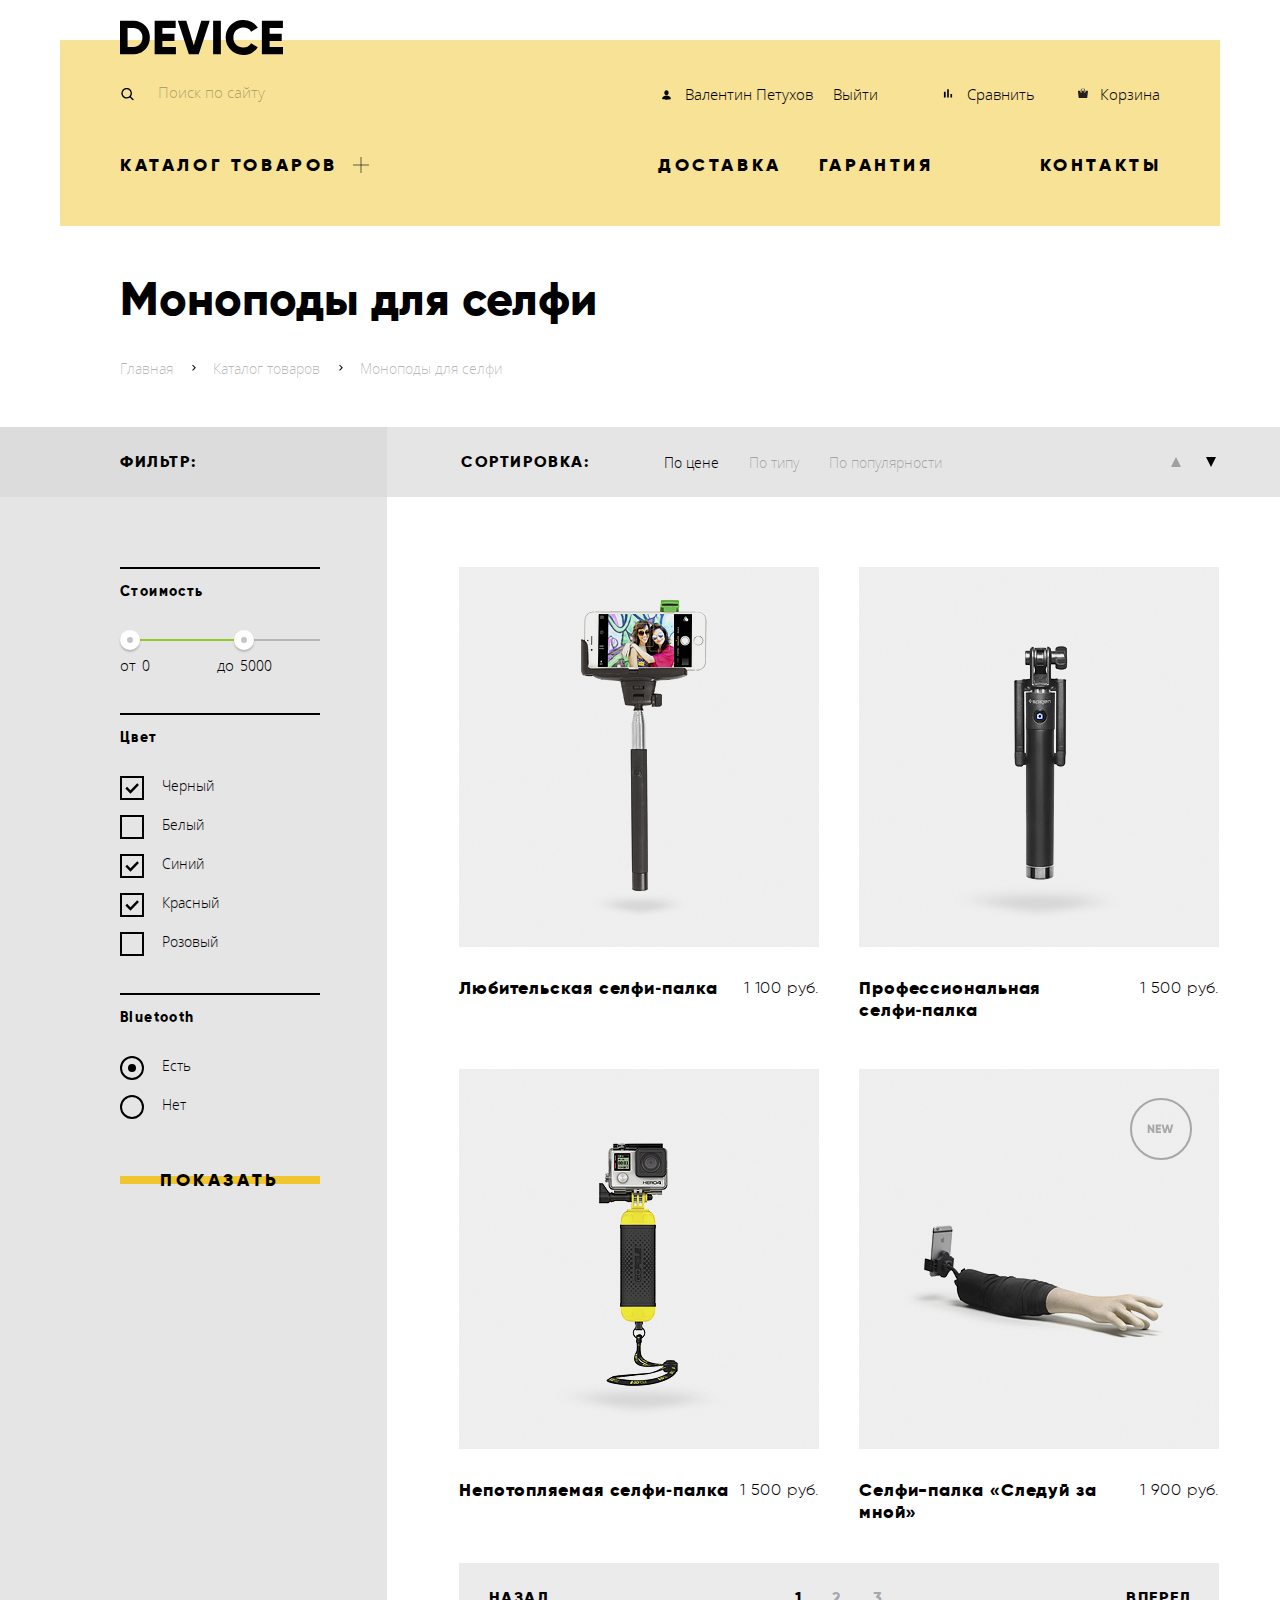
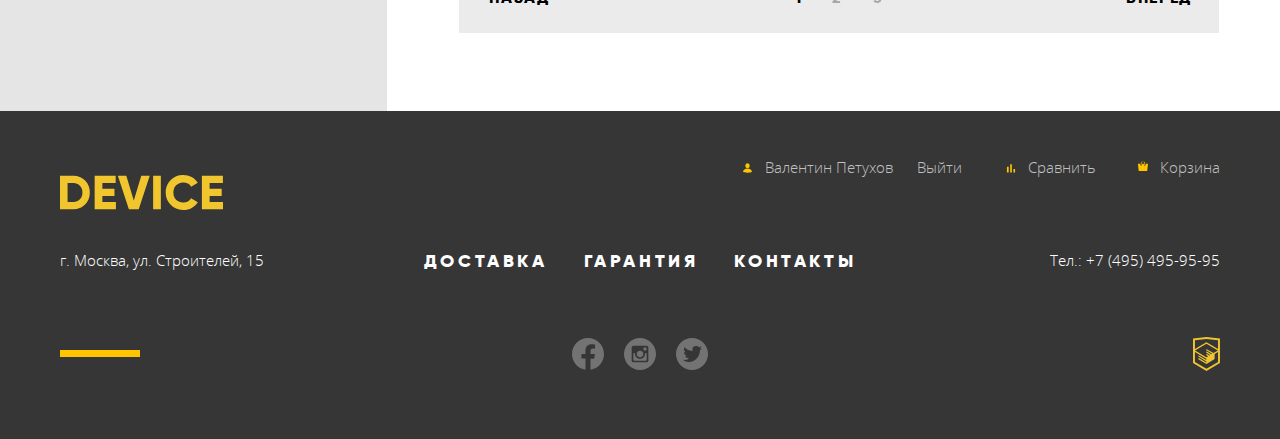
==== commit 85084f5f: "Подправил кроссбраузерность" ====
--- a/catalog.html
+++ b/catalog.html
@@ -6,7 +6,7 @@
   <meta name="viewport" content="width=device-width, initial-scale=1.0">
   <title>HTML Academy: Девайс</title>
   <link rel="stylesheet" href="css/normalize.css">
-  <link rel="stylesheet" href="css/style.css">
+  <link rel="stylesheet" href="css/style.min.css">
 </head>
 
 <body class="page">
@@ -195,73 +195,77 @@
         <ul class="results__list">
           <li class="results__item">
             <article class="product">
-              <img class="product__img" src="img/products/selfie-beginner.jpg" alt="Селфи-палка нескладная любительского уровня" width="360" height="380">
+              <img class="product__img" src="img/products/selfie-beginner.jpg"
+                alt="Селфи-палка нескладная любительского уровня" width="360" height="380">
               <a class="product__link" href="#">
                 <h2 class="product__title">Любительская селфи&#8209;палка</h2>
               </a>
               <span class="product__price">1 100 руб.</span>
-							<div class="product__buttons">
-								<button class="btn product__btn" type="button">В корзину</button>
-								<button class="product__favorite" type="button">Добавить к сравнению</button>
-							</div>
-						</article>
-					</li>
-					<li class="results__item">
+              <div class="product__buttons">
+                <button class="btn product__btn" type="button">В корзину</button>
+                <button class="product__favorite" type="button">Добавить к сравнению</button>
+              </div>
+            </article>
+          </li>
+          <li class="results__item">
             <article class="product">
-              <img class="product__img" src="img/products/selfie-profi.jpg" alt="Селфи-палка черная с множеством функций" width="360" height="380">
+              <img class="product__img" src="img/products/selfie-profi.jpg"
+                alt="Селфи-палка черная с множеством функций" width="360" height="380">
               <a class="product__link" href="#">
                 <h2 class="product__title">Профессиональная селфи&#8209;палка</h2>
               </a>
               <span class="product__price">1 500 руб.</span>
-							<div class="product__buttons">
-								<button class="product__btn btn" type="button">В корзину</button>
-								<button class="product__favorite" type="button">Добавить к сравнению</button>
-							</div>
-						</article>
-					</li>
-					<li class="results__item">
+              <div class="product__buttons">
+                <button class="product__btn btn" type="button">В корзину</button>
+                <button class="product__favorite" type="button">Добавить к сравнению</button>
+              </div>
+            </article>
+          </li>
+          <li class="results__item">
             <article class="product">
-              <img class="product__img" src="img/products/selfie-unsinked.jpg" alt="Селфи-палка черная с желтым воздушным баллоном" width="360" height="380">
+              <img class="product__img" src="img/products/selfie-unsinked.jpg"
+                alt="Селфи-палка черная с желтым воздушным баллоном" width="360" height="380">
               <a class="product__link" href="#">
                 <h2 class="product__title">Непотопляемая селфи&#8209;палка</h2>
               </a>
               <span class="product__price">1 500 руб.</span>
-							<div class="product__buttons">
-								<button class="product__btn btn" type="button">В корзину</button>
-								<button class="product__favorite" type="button">Добавить к сравнению</button>
-							</div>
-						</article>
-					</li>
-					<li class="results__item">
+              <div class="product__buttons">
+                <button class="product__btn btn" type="button">В корзину</button>
+                <button class="product__favorite" type="button">Добавить к сравнению</button>
+              </div>
+            </article>
+          </li>
+          <li class="results__item">
             <article class="product product--new">
-              <img class="product__img" src="img/products/selfie-follow.jpg" alt="Селфи-палка в виде человеческой руки" width="360" height="380">
+              <img class="product__img" src="img/products/selfie-follow.jpg" alt="Селфи-палка в виде человеческой руки"
+                width="360" height="380">
               <a class="product__link" href="#">
                 <h2 class="product__title">Селфи-палка «Следуй за мной»</h2>
               </a>
               <span class="product__price">1 900 руб.</span>
-							<div class="product__buttons">
-								<button class="product__btn btn" type="button">В корзину</button>
-								<button class="product__favorite" type="button">Добавить к сравнению</button>
-							</div>
-						</article>
-					</li>
-					
-				</ul>
-				<div class="results__pagination">
-					<a class="pagination__btn pagination__btn--back" href="#" aria-lable="Предыдущая страница">Назад</a>
-					<ul class="pagination__list">
-						<li class="pagination__item">
-							<a href="#" class="pagination__link pagination__link--active">1</a>
-						</li>
-						<li class="pagination__item">
-							<a href="#" class="pagination__link">2</a>
-						</li>
-						<li class="pagination__item">
-							<a href="#" class="pagination__link">3</a>
-						</li>
-					</ul>
-					<a class="pagination__btn pagination__btn--forward" href="#" aria-lable="Следующая страница">Вперед</a>
-				</div>
+              <div class="product__buttons">
+                <button class="product__btn btn" type="button">В корзину</button>
+                <button class="product__favorite" type="button">Добавить к сравнению</button>
+              </div>
+            </article>
+          </li>
+
+        </ul>
+        <div class="results__pagination">
+          <a class="pagination__btn pagination__btn--back" href="#" aria-label="Предыдущая страница">Назад</a>
+          <ul class="pagination__list">
+            <li class="pagination__item">
+              <a href="#" class="pagination__link pagination__link--active">1</a>
+            </li>
+            <li class="pagination__item">
+              <a href="#" class="pagination__link">2</a>
+            </li>
+            <li class="pagination__item">
+              <a href="#" class="pagination__link">3</a>
+            </li>
+          </ul>
+          <a class="pagination__btn pagination__btn--forward" href="#" aria-label="Следующая страница">Вперед</a>
+        </div>
       </div>
 
 
@@ -379,11 +383,11 @@
         width="960" height="558" allowfullscreen="" aria-hidden="false"></iframe>
       <button class="modal__close" type="button" aria-label="Закрыть"></button>
     </div>
-  </section>
-
-  <script src="https://code.jquery.com/jquery-3.4.1.min.js"></script>
-  <script src="js/slick.min.js"></script>
-  <script src="js/main.js"></script>
+	</section>
+	
+	<script src="https://code.jquery.com/jquery-3.4.1.min.js"></script>
+  <script src="js/main.min.js"></script>
+
 </body>
 
 </html>
--- a/css/style.min.css
+++ b/css/style.min.css
@@ -0,0 +1 @@
+@-webkit-keyframes show-buttons{to{opacity:1}}@keyframes show-buttons{to{opacity:1}}@-webkit-keyframes bounce{0%{transform:translateY(1000px)}70%{transform:translateY(-50px)}90%{transform:translateY(20px)}to{transform:translateY(0)}}@keyframes bounce{0%{transform:translateY(1000px)}70%{transform:translateY(-50px)}90%{transform:translateY(20px)}to{transform:translateY(0)}}:root{--open-sans-light: "Open Sans Light", Arial, sans-serif;--open-sans: "Open Sans", Arial, sans-serif;--gilroy-light: "Gilroy Light", Arial, sans-serif;--gilroy-bold: "Gilroy Extra Bold", "Arial Black", sans-serif;--black: #000000;--dark: #363636;--grey: #464646;--grey-special: #C4C4C4;--grey-extra: #D9D9D9;--half-grey: #7E7E7E;--grey-light: #E5E5E5;--grey-extra-light: #EBEBEB;--grey-special-light: #DCDCDC;--grey-form: #F2F2F2;--grey-form-hover: #EAEAEA;--trans-black-01: rgba(0, 0, 0, 0.1);--trans-black-015: rgba(0, 0, 0, 0.15);--trans-black-02: rgba(0, 0, 0, 0.2);--trans-black-03: rgba(0, 0, 0, 0.3);--trans-black-04: rgba(0, 0, 0, 0.4);--trans-black-06: rgba(0, 0, 0, 0.6);--white: #ffffff;--trans-white-03: rgba(255, 255, 255, 0.3);--trans-white-06: rgba(255, 255, 255, 0.6);--trans-white-07: rgba(255, 255, 255, 0.7);--yellow: #F7E296;--yellow-dark: #F0C52E;--yellow-special: #FFC600;--green: #91C92F;--red-light: #F6DADA}@font-face{font-family:"Gilroy Light";font-style:normal;font-weight:300;src:local("Gilroy Light"),url(../fonts/gilroylight.woff2) format("woff2"),url(../fonts/gilroylight.woff) format("woff")}@font-face{font-family:"Gilroy Extra Bold";font-style:normal;font-weight:800;src:local("Gilroy Extra Bold"),url(../fonts/gilroyextrabold.woff2) format("woff2"),url(../fonts/gilroyextrabold.woff) format("woff")}@font-face{font-family:"Open Sans Light";font-style:normal;font-weight:300;src:local("Open Sans Light"),url(../fonts/opensanslight.woff2) format("woff2"),url(../fonts/opensanslight.woff) format("woff")}@font-face{font-family:"Open Sans";font-style:normal;font-weight:400;src:local("Open Sans"),url(../fonts/opensans.woff2) format("woff2"),url(../fonts/opensans.woff) format("woff")}*,::after,::before{box-sizing:border-box}a{text-decoration:none}img{max-width:100%;height:auto}.visually-hidden:not(:focus):not(:active),input[type=checkbox].visually-hidden,input[type=radio].visually-hidden{position:absolute;width:1px;height:1px;margin:-1px;padding:0;border:0;white-space:nowrap;-webkit-clip-path:inset(100%);clip-path:inset(100%);clip:rect(0 0 0 0);overflow:hidden}.page{min-height:100vh;font-family:var(--open-sans-light);font-style:normal;font-size:15px;line-height:20px}.container{width:1160px;margin-left:auto;margin-right:auto;padding:0}.container--padding{padding-left:60px;padding-right:60px}.btn,.title{font-family:var(--gilroy-bold);letter-spacing:.2em}.btn{position:relative;z-index:1;margin:0;padding:9px 25px;font-size:18px;line-height:22px;text-transform:uppercase;border:0;color:inherit;background-color:transparent;text-align:center;box-sizing:padding-box;cursor:pointer}.btn::before{content:"";position:absolute;z-index:-1;top:50%;left:0;transform:translateY(-50%);width:100%;height:8px;background-color:var(--yellow-dark);transition:height .3s,background-color .3s}.btn:hover::before{height:100%}.btn:active{color:rgba(0,0,0,.3)}.title{font-size:47px;line-height:58px}.title--compact{letter-spacing:0}.subtitle{margin:0;padding:0;font-family:var(--gilroy-bold);font-size:16px;line-height:20px;letter-spacing:.1em;text-transform:uppercase}.link:hover{opacity:.6}.link:active{opacity:.3}.main-header,.main-header__inner{position:relative;background-color:var(--yellow)}.main-header{margin-top:40px;padding-top:27px}.main-header__inner{z-index:2}.header-logo{position:absolute;top:-47px;width:163px;height:35px;margin-bottom:5px}.header-logo:hover{opacity:.6}.header-logo:active{opacity:.3}.top-links{min-height:54px;margin-bottom:33px;display:flex;justify-content:space-between;align-items:center;flex-wrap:wrap}.main-nav__list a,.submenu a,.top-links a{color:inherit}.search{position:relative;display:flex;justify-content:center}.search__icon{position:absolute;width:16px;height:16px;top:50%;left:1px;transform:translateY(-40%);background-image:url(../img/icons/icon-search.svg);background-repeat:no-repeat;background-position:0 0}.search__field{width:356px;padding-left:38px;margin-right:0;background-color:transparent;border:0;border-bottom:2px solid transparent;transition:border .3s}.search__field::-webkit-input-placeholder{color:var(--trans-black-03)}.search__field::-moz-placeholder{color:var(--trans-black-03)}.search__field::placeholder{color:var(--trans-black-03)}.search__field:hover::-webkit-input-placeholder{color:var(--trans-black-06)}.search__field:hover::-moz-placeholder{color:var(--trans-black-06)}.search__field:hover::placeholder{color:var(--trans-black-06)}.search__field:focus::-webkit-input-placeholder{color:var(--black)}.search__field:focus::-moz-placeholder{color:var(--black)}.search__field:focus::placeholder{color:var(--black)}.search__field:focus{outline:0;border-bottom:2px solid var(--black)}.search__btn:focus,.search__field:focus+.search__btn{visibility:visible;opacity:1}.search__btn{visibility:hidden;opacity:0;padding:15px 17px;text-transform:uppercase;border:2px solid var(--black);background-color:transparent;cursor:pointer;transition:opacity .3s,visibility .3s,color .3s,background-color .3s}.search__btn:hover{color:var(--white);background-color:var(--black)}button.search__btn:active{opacity:1;visibility:visible;color:var(--trans-white-03)}.links-wrapper{width:50%;padding-left:20px;display:flex;justify-content:space-between}.links,.login{list-style:none;margin:0;padding:0;display:flex;flex-wrap:wrap}.login{justify-content:start}.login__item+.login__item{margin-left:20px}.login__item--hide{display:none}.login-link{position:relative;padding-left:25px}.links__link::before,.login-link::before{position:absolute;content:"";background-position:0 0;background-repeat:no-repeat}.login-link::before{width:9px;height:10px;top:6px;left:2px;background-image:url(../img/icons/icon-login.svg)}.links{justify-content:flex-end}.links__item+.links__item{margin-left:41px}.links__link{position:relative;padding-left:24px}.links__link::before{top:50%;left:0;width:14px;height:14px;transform:translateY(-40%)}.links__compare::before{background-image:url(../img/icons/icon-compare.svg)}.links__cart::before{left:2px;background-image:url(../img/icons/icon-cart.svg)}.main-nav{margin-bottom:18px}.main-nav__list{list-style:none;margin:0 auto;padding:0;display:flex;flex-wrap:wrap;align-items:center;font-family:var(--gilroy-bold);font-size:18px;line-height:22px;letter-spacing:.2em;text-transform:uppercase}.main-nav__item{margin-right:37px}.main-nav__item:first-child{display:flex;align-items:center;margin-right:285px}.main-nav__item:nth-child(3){margin-right:106px}.main-nav__item:last-child{margin-right:0}.main-nav__item:last-child span{letter-spacing:0}.main-nav__link{transition:opacity .2s}.main-nav__link:hover{opacity:.6}.main-nav__link:active{opacity:.3}.submenu-btn{position:relative;width:22px;height:22px;padding:0;margin-left:13px;border:0;background-color:transparent;cursor:pointer}.submenu-btn:focus{outline-color:var(--special-yellow);outline-style:solid}.submenu-btn::after,.submenu-btn::before{position:absolute;content:"";width:16px;height:2px;background-color:var(--trans-black-03);transition:transform .5s}.submenu-btn::before{top:10px;left:2px}.submenu-btn::after{top:10px;left:2px;transform:rotate(90deg)}.btn-rotate.submenu-btn::before{transform:rotate(180deg)}.btn-rotate.submenu-btn::after{transform:rotate(270deg)}.submenu,.submenu__wrapper{background-color:var(--yellow)}.submenu__wrapper{position:relative;width:1160px;left:-60px;min-height:146px}.submenu{position:absolute;z-index:1;bottom:0;width:100%;height:146px;display:flex;flex-direction:column;align-items:start;align-content:start;flex-wrap:wrap;margin:0;padding:12px 60px 20px;list-style:none;transition:bottom .8s,transform .8s}.submenu--hide{bottom:146px;transform:scaleY(.5)}.submenu__item{margin-right:64px;margin-bottom:16px}.submenu__link--wrap{margin-bottom:30px}.main-content{position:relative}.main-content__slider{position:relative;top:-145px}.slider__list{padding:0;margin:0;list-style:none}.slider__item{position:relative;min-width:1160px;padding-right:60px;display:flex;justify-content:space-between;align-items:stretch}.slider__item--hide{display:none}.slider__img--1{position:relative;width:384px;height:486px;top:16px;right:-89px}.slider__img--2,.slider__img--3{position:relative;width:345px;height:485px;top:41px;right:-117px}.slider__img--3{width:526px;height:334px;top:98px;right:-30px}.slider__descr-wrapper{width:500px;display:grid;grid-template-rows:110px repeat(4,auto)}.slider__slide-number{grid-column:1/-1;grid-row:1/3;justify-self:end;padding:0;margin:0 -7px 0 0;font-family:var(--gilroy-bold);font-size:179px;line-height:219px;color:var(--white)}.slider__slide-number::before{position:absolute;top:50px;right:460px;content:"";width:100px;height:7px;background-color:var(--white)}.slider__slide-lead{grid-column:1/-1;grid-row:2/3;padding:0;margin:0 0 25px}.slider__slide-descr{padding:0;margin:0 0 50px}.slider__btn{width:220px;margin-bottom:49px}.slider__slide-specs{display:flex;margin-bottom:20px;border:0}.slider__slide-term{padding:0;border-right:60px solid transparent;font-family:var(--gilroy-light);font-size:13px;line-height:15px;letter-spacing:.1em}.slider__slide-term:last-child{border-right:0}.slider__slide-def{padding:0;border-bottom:13px solid transparent;font-family:var(--gilroy-light);font-size:36px;line-height:42px;letter-spacing:.1em}.slick-track{display:flex}.slick-list{overflow-x:hidden;width:1160px}.slick-dots{display:flex;position:absolute;top:356px;right:88px;padding:0;margin:0;list-style:none;cursor:pointer}.slick-dots li+li{margin-left:18px}.slick-active button::before,.slick-dots button{background-color:transparent;border:1px solid var(--black);border-radius:50%}.slick-dots button{display:flex;justify-content:center;align-items:center;position:relative;margin:0;padding:0;width:12px;height:12px;font-size:0}.slick-active button::before{content:"";width:6px;height:6px}.main-content__categories{margin-top:-50px;margin-bottom:69px}.categories__list{display:flex;flex-wrap:wrap;padding:0;margin:0;justify-content:space-between;list-style:none}.categories__item{width:160px}.categories__link,.footer a{color:inherit}.categories__link:hover .categories__img-wrap{background-color:var(--yellow-dark)}.categories__link:active .categories__img,.categories__link:active .categories__title{opacity:.3}.categories__img-wrap{display:flex;justify-content:center;align-items:center;width:160px;height:160px;margin-bottom:38px;background-color:var(--yellow);transition:background-color .3s}.categories__img,.categories__title{transition:opacity .3s}.categories__title{padding:0;margin:0;font-family:var(--gilroy-bold);font-size:18px;line-height:22px;letter-spacing:.05em}.categories__title--special{letter-spacing:0}.main-content__services{margin-bottom:90px}.services{background-image:linear-gradient(to bottom,var(--white) 115px,var(--grey-light) 115px)}.services__inner{display:flex}.services__nav{position:relative;z-index:2;min-width:284px;padding-bottom:68px}.services__nav::after{content:"";position:absolute;top:15px;right:0;bottom:68px;width:7px;background-color:var(--black)}.services__nav-list{margin:0;padding:96px 0 76px;list-style:none}.services__nav-item{transition:background-color .3s}.services__nav-item+.services__nav-item{margin-top:21px}.services__nav-link{display:block;width:160px;padding:9px 0;text-align:center;transition:background-color .3s,color .3s}.services__nav-item--active,.services__nav-item:active{background-color:var(--black)}.services__nav-item--active .services__nav-link,.services__nav-item:active .services__nav-link{color:var(--yellow);background-color:var(--black)}.services__nav-item--active .services__nav-link::before,.services__nav-item:active .services__nav-link::before{background-color:var(--black);border-color:var(--black)}.services__content{flex-grow:1}.services__content-list{display:grid;margin:0;padding-top:86px;padding-left:116px;list-style:none;overflow-x:hidden}.services__content-item{grid-column:1/2;grid-row:1/2;visibility:hidden;position:relative;transform:translateX(-900px);transition:transform 1s}.services__content-item--active{visibility:visible;transform:translateX(0)}.services__content-title{margin:0 0 40px;padding:0}.services__content-descr{width:495px;margin:0;padding:0;font-family:var(--open-sans-light);font-size:15px;line-height:30px;letter-spacing:.1em}.services__content-img{position:absolute;top:0;right:0}.main-content__logos{margin-bottom:90px}.logos__list{margin:0;padding:0;display:flex;justify-content:space-between;align-items:center;flex-wrap:wrap;list-style:none}.logos__item{width:260px;height:100px;background-position:center center;background-repeat:no-repeat;transition:background-image .3s}.logos__item.dji{background-image:url(../img/logo-dji--grey.png)}.logos__item.dji:hover{background-image:url(../img/logo-dji.jpg)}.logos__item.sp-gadgets{background-image:url(../img/logo-sp--grey.png)}.logos__item.sp-gadgets:hover{background-image:url(../img/logo-sp.jpg)}.logos__item.gopro{background-image:url(../img/logo-gopro--grey.png)}.logos__item.gopro:hover{background-image:url(../img/logo-gopro.jpg)}.logos__item.vive{background-image:url(../img/logo-vive--grey.png)}.logos__item.vive:hover{background-image:url(../img/logo-vive.jpg)}.main-content__two-columns{margin-bottom:86px;display:grid;grid-template-columns:473px 560px;justify-content:space-between}.about__title,.contacts__title{position:relative;margin:0 0 41px;padding-top:57px}.about__title::before,.contacts__title::before{content:"";position:absolute;top:0;left:0;width:80px;height:7px;background-color:var(--black)}.about__text,.contacts__text{margin-top:0;margin-bottom:40px;line-height:28px}.about__list{margin:60px 0 77px;padding:0;list-style:none}.about__item{position:relative;padding-left:32px;margin-bottom:15px;font-family:var(--gilroy-bold);font-size:16px;line-height:28px}.about__item::before{content:"";position:absolute;left:0;top:10px;width:8px;height:8px;background-color:transparent;border:2px solid var(--grey-light);border-radius:50%}.about__btn{padding-left:24px;padding-right:18px}.about__map-img{margin-bottom:81px}.contacts__btn{padding-left:40px;padding-right:40px}.footer{min-height:324px;padding-top:46px;padding-bottom:64px;color:var(--white);background-color:var(--dark)}.footer__inner{display:grid;grid-template-columns:repeat(12,60px);grid-template-rows:repeat(3,auto);grid-template-areas:"lg lg lg . . . ln ln ln ln ln ln" "ad ad ad mn mn mn mn mn mn tl tl tl" "dc dc . sc sc sc sc sc sc . cp cp";-moz-column-gap:40px;column-gap:40px;row-gap:36px}.footer__logo{-ms-grid-row:1;-ms-grid-column:1;-ms-grid-column-span:5;grid-area:lg;padding-top:18px;transition:opacity .3s;cursor:pointer}.footer__links-link:hover::before,.footer__login-link:hover::before,.footer__logo:hover,.footer__social-item:hover svg{opacity:.6}.footer__links-link:active::before,.footer__login-link:active::before,.footer__logo:active{opacity:.3}.logo--inactive,.logo--inactive:active,.logo--inactive:hover{opacity:1;cursor:default}.footer__links-wrapper{-ms-grid-row:1;-ms-grid-column:13;-ms-grid-column-span:11;grid-area:ln;justify-self:end;display:flex;flex-wrap:wrap}.footer__login{margin:0 42px 0 0;padding:0;display:flex;flex-wrap:wrap;list-style:none}.footer__links-item,.footer__login-item{color:var(--trans-white-07)}.footer__login-item+.footer__login-item{margin-left:24px}.footer__login-item--hide{display:none}.footer__login-link{position:relative;padding-left:24px;transition:color .3s}.footer__links-link::before,.footer__login-link::before{position:absolute;content:"";left:0;height:14px;background-position:0 0;background-repeat:no-repeat;transition:opacity .3s}.footer__login-link::before{width:13px;top:4px;background-image:url(../img/icons/icon-login--yellow.svg)}.footer__links-link:hover,.footer__login-link:hover,.footer__logout-link:hover{color:var(--white)}.footer__links-link:active,.footer__login-link:active,.footer__logout-link:active{color:var(--trans-white-03)}.footer__links{margin:0;padding:0;display:flex;flex-wrap:wrap;list-style:none}.footer__links-item+.footer__links-item{margin-left:40px}.footer__links-link{position:relative;padding-left:24px;transition:color .3s}.footer__links-link::before{top:50%;width:14px;transform:translateY(-40%)}.footer__links-compare::before{background-image:url(../img/icons/icon-compare--yellow.svg)}.footer__links-cart::before{left:2px;background-image:url(../img/icons/icon-cart--yellow.svg)}.footer__address{-ms-grid-row:3;-ms-grid-column:1;-ms-grid-column-span:5;grid-area:ad;font-style:normal}.footer__decor{-ms-grid-row:5;-ms-grid-column:1;-ms-grid-column-span:3;margin-top:42px;grid-area:dc;width:80px;height:7px;background-color:var(--yellow-special)}.footer__menu{-ms-grid-row:3;-ms-grid-column:7;-ms-grid-column-span:11;margin:0;padding:0;grid-area:mn;justify-self:center;display:flex;flex-wrap:wrap;justify-content:center;list-style:none}.footer__menu-item{font-family:var(--gilroy-bold);font-size:18px;line-height:22px;letter-spacing:.2em;text-transform:uppercase}.footer__menu-item+.footer__menu-item{margin-left:36px}.footer__menu-link,.footer__tel{transition:color .3s}.footer__menu-link:hover{color:var(--trans-white-06)}.footer__menu-link:active{color:var(--trans-white-03)}.footer__tel{-ms-grid-row:3;-ms-grid-column:19;-ms-grid-column-span:5;grid-area:tl;justify-self:end}.footer__tel:hover{color:var(--trans-white-06)}.footer__tel:active{color:var(--trans-white-03)}.footer__social{-ms-grid-row:5;-ms-grid-column:7;-ms-grid-column-span:11;margin:30px 0 0;padding:0;grid-area:sc;justify-self:center;display:flex;flex-wrap:wrap;justify-content:center;list-style:none}.footer__social-item svg{fill:var(--white);opacity:.3;transition:opacity .3s}.footer__social-item:active svg{opacity:.1}.footer__social-item+.footer__social-item{margin-left:20px}.footer__copyright{-ms-grid-row:5;-ms-grid-column:21;-ms-grid-column-span:3;margin-top:29px;grid-area:cp;justify-self:end}.footer__copyright svg{fill:var(--yellow-dark);transition:opacity .3s}.footer__copyright:hover svg{opacity:.6}.footer__copyright:active svg{opacity:.3}.main-nav--inner-page{margin-bottom:50px}.submenu__wrapper--inner-page{background-color:var(--white)}.submenu__wrapper--inner-page .submenu{bottom:32px}.submenu__wrapper--inner-page .submenu--hide{bottom:146px}.main-content__nav{position:relative;top:-133px}.main-content__title{margin:31px 0 30px}.breadcrumbs{display:flex;flex-wrap:wrap;align-items:center;margin:0;padding:0;list-style:none}.breadcrumbs__item+.breadcrumbs__item{margin-left:14px}.breadcrumbs__link{position:relative;padding-right:26px;font-size:14px;line-height:19px;color:var(--trans-black-03);transition:color .3s}.breadcrumbs__link::after{content:"";position:absolute;top:2px;right:-1px;width:12px;height:12px;background-image:url(../img/icons/icon-arrow.svg);background-repeat:no-repeat;background-position:0 0}.breadcrumbs__item:last-child .breadcrumbs__link::after{display:none}.breadcrumbs__link:hover{color:var(--trans-black-06)}.breadcrumbs__link:active{color:var(--trans-black-01)}.breadcrumbs__item:last-child .breadcrumbs__link:active,.breadcrumbs__item:last-child .breadcrumbs__link:hover{color:var(--trans-black-03)}.catalog{display:grid;grid-template-columns:auto auto;grid-template-rows:auto 1fr;grid-template-areas:"filter sorting" "form results"}.main-content__catalog{margin-top:-84px}.filter-title__wrapper{-ms-grid-row:1;-ms-grid-column:1;grid-area:filter;background-color:var(--grey-special-light)}.filter-title{width:327px;margin-left:auto;padding-top:25px;padding-bottom:25px;padding-left:60px}.sorting{-ms-grid-row:1;-ms-grid-column:2;grid-area:sorting;background-color:var(--grey-light)}.sorting__inner{width:833px;margin-right:auto;display:flex;flex-wrap:wrap;align-items:center}.sorting__title{margin-right:74px;margin-left:74px;padding-top:25px;padding-bottom:25px}.sorting__list{display:flex;flex-wrap:wrap;justify-content:flex-start;margin:0;padding:0;list-style:none}.sorting__item+.sorting__item{margin-left:30px}.sorting__link{color:var(--trans-black-03);font-size:14px;line-height:19px}.sorting__link:hover{color:var(--trans-black-06);transition:color .3s}.sorting__link--active,.sorting__link:active{color:var(--black)}.sorting__buttons-wrapper{position:relative;margin-left:auto}.sorting__btn{position:absolute;width:0;height:0;padding:0;border:5px solid transparent;cursor:pointer;background-color:transparent}.sorting__btn--up{top:-10px;left:-49px;border-bottom:10px solid var(--trans-black-03)}.sorting__btn--down{top:-5px;right:4px;border-top:10px solid var(--trans-black-03)}.sorting__btn--up.sorting__btn--active:hover,.sorting__btn--up:hover{border-bottom-color:var(--trans-black-06)}.sorting__btn--down.sorting__btn--active:hover,.sorting__btn--down:hover{border-top-color:var(--trans-black-06)}.sorting__btn:focus{outline:1px solid var(--trans-black-06)}.sorting__btn--up.sorting__btn--active,.sorting__btn--up.sorting__btn--active:active,.sorting__btn--up:active{border-bottom-color:var(--black)}.sorting__btn--down.sorting__btn--active,.sorting__btn--down.sorting__btn--active:active,.sorting__btn--down:active{border-top-color:var(--black)}.filter__wrapper{-ms-grid-row:2;-ms-grid-column:1;grid-area:form;background-color:var(--grey-light)}.filter{width:327px;margin-left:auto;padding:70px 67px 70px 60px}.filter__group{margin:0 0 22px;padding:0;border:0}.filter__group legend{position:relative;width:100%;padding-top:16px;padding-bottom:30px;font-family:var(--gilroy-bold);font-size:14px;line-height:17px;letter-spacing:.1em}.filter__group legend::before{content:"";position:absolute;top:0;left:0;right:0;width:100%;height:2px;background-color:var(--black)}.filter__price-wrapper{position:relative;left:0;right:0;margin-top:9px;padding-bottom:50px}.filter__price-range{position:relative}.filter__price-scale{width:100%;height:2px;background-color:var(--trans-black-02)}.filter__price-bar{width:60%;height:2px;background-color:var(--green)}.filter__toggle-wrapper{position:absolute;top:-9px}.filter__price-toggle{width:20px;height:20px;background-color:var(--grey-special);border:7px solid var(--white);border-radius:50%;box-shadow:0 2px 2px var(--trans-black-02);cursor:pointer}.toggle-min{left:0}.toggle-max{left:57%}.filter__price{margin-top:7px;min-width:28px;max-width:60px;font-size:14px;line-height:16px;background-color:transparent;border:0}.price-wrapper--max{margin-left:-21%}.filter__toggle-wrapper input::-webkit-inner-spin-button{-webkit-appearance:none;-moz-appearance:none;appearance:none}.filter__toggle-wrapper input[type=number]{-moz-appearance:textfield}.filter__label{display:block;position:relative;margin-bottom:20px;padding-left:42px;font-size:14px;line-height:19px;cursor:pointer}.filter__checkbox+.filter__label::before{content:"";position:absolute;top:0;left:0;width:24px;height:24px;border:2px solid var(--black)}.filter__checkbox+.filter__label::after{content:"";position:absolute;top:0;left:0;width:24px;height:24px;background-image:url(../img/icons/icon-check.svg);background-repeat:no-repeat;background-position:center;opacity:0;transition:opacity .3s}.filter__checkbox:checked+.filter__label::after,.filter__radio:checked+.filter__label::after{opacity:1}.filter__radio+.filter__label::before{content:"";position:absolute;top:0;left:0;width:24px;height:24px;border:2px solid var(--black);border-radius:50%}.filter__radio+.filter__label::after{content:"";position:absolute;top:8px;left:8px;width:8px;height:8px;background-color:var(--black);border-radius:50%;opacity:0;transition:opacity .3s}.filter__btn{width:200px;margin-top:4px}.results{-ms-grid-row:2;-ms-grid-column:2;grid-area:results}.main-cintent__results{padding:70px 0 78px 72px}.results__list{width:760px;margin:0 0 40px;padding:0;display:grid;grid-template-columns:1fr 1fr;-moz-column-gap:40px;column-gap:40px;row-gap:48px;list-style:none}.results__item{margin:0;padding:0}.product{position:relative;width:360px;display:grid;align-items:start;grid-template-columns:1fr 90px;grid-template-rows:380px auto;grid-template-areas:"img img" "title price";row-gap:30px}.product__img{-ms-grid-row:1;-ms-grid-column:1;-ms-grid-column-span:2;grid-area:img;width:360px;height:380px;transition:opacity .3s}.product__link{-ms-grid-row:3;-ms-grid-column:1;grid-area:title;color:inherit;transition:color .3s}.product__link:hover{color:var(--trans-black-06)}.product__link:active{color:var(--trans-black-03)}.product__title{margin:0;padding:0;font-family:var(--gilroy-bold);font-size:18px;line-height:22px;letter-spacing:.05em}.product__price{-ms-grid-row:3;-ms-grid-column:2;padding-top:2px;grid-area:price;justify-self:end;font-family:var(--gilroy-light);font-size:16px;line-height:18px;letter-spacing:.05em}.product__buttons{position:absolute;top:0;left:0;width:360px;height:380px;padding-top:30px;display:flex;flex-direction:column;flex-wrap:wrap;justify-content:center;align-items:center;transition:background-color .3s}.product__buttons:hover{background-color:var(--trans-white-03)}.product__buttons:hover .product__btn,.product__buttons:hover .product__favorite{display:block;-webkit-animation-name:show-buttons;animation-name:show-buttons;-webkit-animation-duration:.3s;animation-duration:.3s;-webkit-animation-fill-mode:forwards;animation-fill-mode:forwards;-webkit-animation-timing-function:linear;animation-timing-function:linear}.product__btn{display:none;width:200px;margin-bottom:13px;opacity:0}.product__favorite{display:none;padding:0;color:var(--trans-black-06);font-size:13px;line-height:18px;letter-spacing:.1em;border:0;background-color:transparent;cursor:pointer;transition:color .3s;opacity:0}.product__favorite:hover{color:var(--black)}.product__favorite:focus{outline:0;box-shadow:0 2px 2px var(--trans-black-02)}.product__favorite:active{color:var(--trans-black-02);outline:0}.product--new::after{content:"";position:absolute;top:29px;right:27px;width:62px;height:62px;background-image:url(../img/label-new.svg);background-repeat:no-repeat;background-position:0 0}.results__pagination{width:760px;min-height:70px;display:grid;grid-template-columns:120px 1fr 120px;font-family:var(--gilroy-bold);font-size:16px;line-height:20px;letter-spacing:.1em;text-transform:uppercase;background-color:var(--grey-extra-light)}.pagination__btn,.pagination__list{display:flex;justify-content:center;align-items:center}.pagination__btn{width:120px;color:inherit;background-color:var(--grey-light-extra);transition:background-color .3s,color .3s}.pagination__btn:active,.pagination__btn:hover{background-color:var(--grey-extra)}.pagination__btn:active{color:var(--trans-black-03)}.pagination__list{margin:0;padding:0;list-style:none}.pagination__link{color:var(--trans-black-03);transition:color .3s}.pagination__link--active,.pagination__link:hover{color:var(--black)}.pagination__item+.pagination__item{margin-left:30px}.modal-overlay{position:fixed;top:0;left:0;right:0;bottom:0;z-index:5;background-color:var(--trans-black-015)}.modal__close{position:absolute;top:20px;right:20px;display:flex;justify-content:center;align-items:center;padding:0;width:55px;height:55px;background-color:var(--yellow);border:0;border-radius:50%;cursor:pointer;transition:background-color .3s,opacity .3s}.modal__close:active,.modal__close:hover{background-color:var(--yellow-dark)}.modal__close:active{opacity:.3}.modal__close::after,.modal__close::before{content:"";width:25px;height:2px;background-color:var(--white)}.modal__close::before{transform:translateX(50%) rotate(45deg)}.modal__close::after{transform:translateX(-50%) rotate(-45deg)}.modal-form{display:none}.modal-form--show{display:block}.popup-form{position:fixed;top:calc(50% - 550px/2);left:calc(50% - 960px/2);width:960px;min-height:550px;padding:92px 100px 60px;display:grid;grid-template-columns:repeat(2,360px);-moz-column-gap:40px;column-gap:40px;row-gap:32px;grid-template-areas:"name email" "text text" "btn .";background-color:var(--white);box-shadow:0 10px 16px var(--trans-black-03)}.popup--show{display:block;-webkit-animation-name:bounce;animation-name:bounce;-webkit-animation-duration:.5s;animation-duration:.5s;-webkit-animation-fill-mode:forwards;animation-fill-mode:forwards}.popup-form__mail-label,.popup-form__name-label,.popup-form__text-label{display:flex;flex-direction:column}.popup-form__mail-label span,.popup-form__name-label span,.popup-form__text-label span{font-family:var(--gilroy-bold);font-size:18px;line-height:22px;margin-bottom:10px}.popup-form__mail-field,.popup-form__name-field,.popup-form__text-field{padding:17px 20px;font-size:14px;line-height:16px;color:var(--trans-black-04);border:0;background-color:var(--grey-form);transition:background-color .3s}.popup-form__mail-field::-webkit-input-placeholder,.popup-form__name-field::-webkit-input-placeholder,.popup-form__text-field::-webkit-input-placeholder{font-family:var(--open-sans-light);font-size:14px;line-height:19px;letter-spacing:.03em}.popup-form__mail-field::-moz-placeholder,.popup-form__name-field::-moz-placeholder,.popup-form__text-field::-moz-placeholder{font-family:var(--open-sans-light);font-size:14px;line-height:19px;letter-spacing:.03em}.popup-form__mail-field::placeholder,.popup-form__name-field::placeholder,.popup-form__text-field::placeholder{font-family:var(--open-sans-light);font-size:14px;line-height:19px;letter-spacing:.03em}.popup-form__mail-field:hover,.popup-form__name-field:hover,.popup-form__text-field:hover{background-color:var(--grey-form-hover)}.popup-form__mail-field:focus,.popup-form__name-field:focus,.popup-form__text-field:focus{background-color:var(--white);outline:2px solid var(--yellow)}.popup-form__mail-field:invalid,.popup-form__name-field:invalid,.popup-form__text-field:invalid{background-color:var(--red-light);outline:0}.popup-form__name-label{-ms-grid-row:1;-ms-grid-column:1;grid-area:name}.popup-form__mail-label{-ms-grid-row:1;-ms-grid-column:3;grid-area:email}.popup-form__text-label{-ms-grid-row:3;-ms-grid-column:1;-ms-grid-column-span:3;grid-area:text}.popup-form__btn{-ms-grid-row:5;-ms-grid-column:1;grid-area:btn;margin-top:13px;width:200px}.popup-form__text-field{min-height:167px;resize:none}.modal-map{display:none}.modal-map--show{display:block}.popup-map{position:fixed;top:calc(50% - 558px/2);left:calc(50% - 960px/2);width:960px;min-height:558px;box-shadow:0 10px 16px var(--trans-black-03);background-color:var(--half-grey)}.popup-map iframe{width:960px;height:558px;border:0}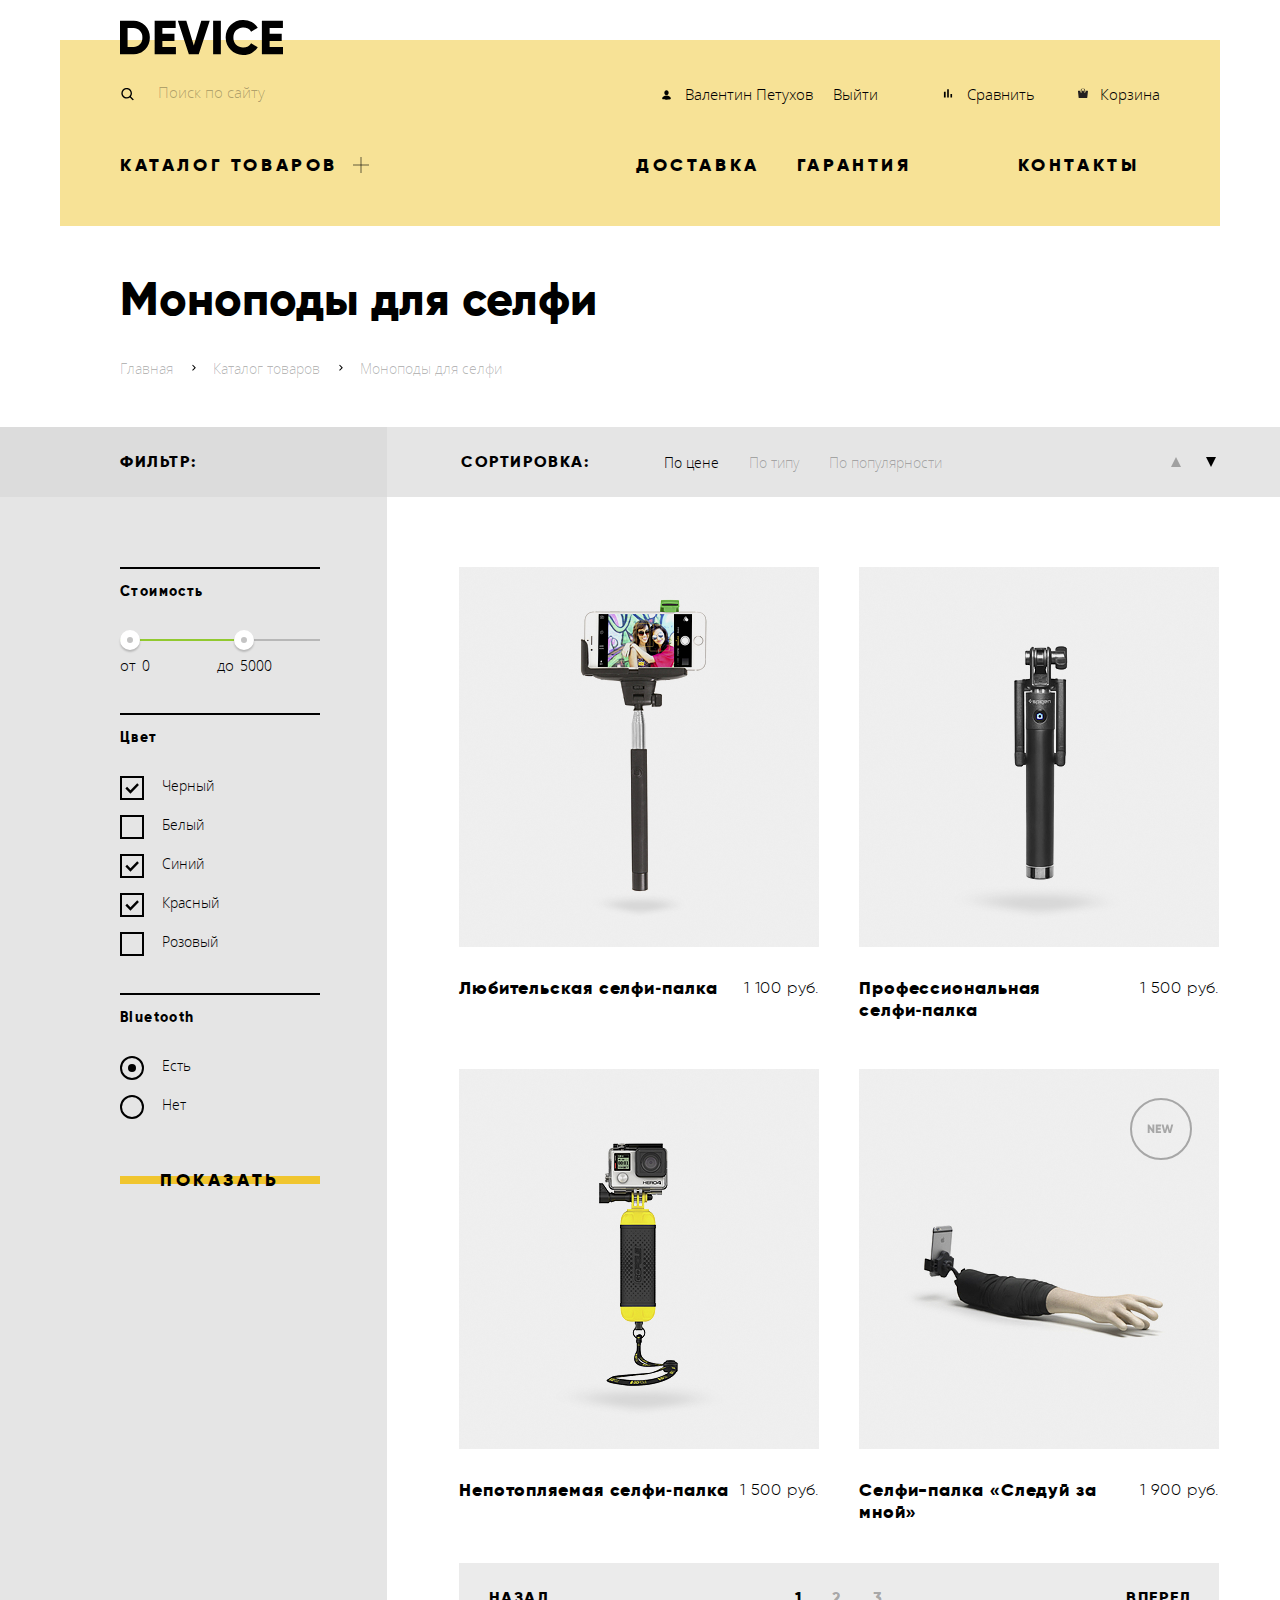
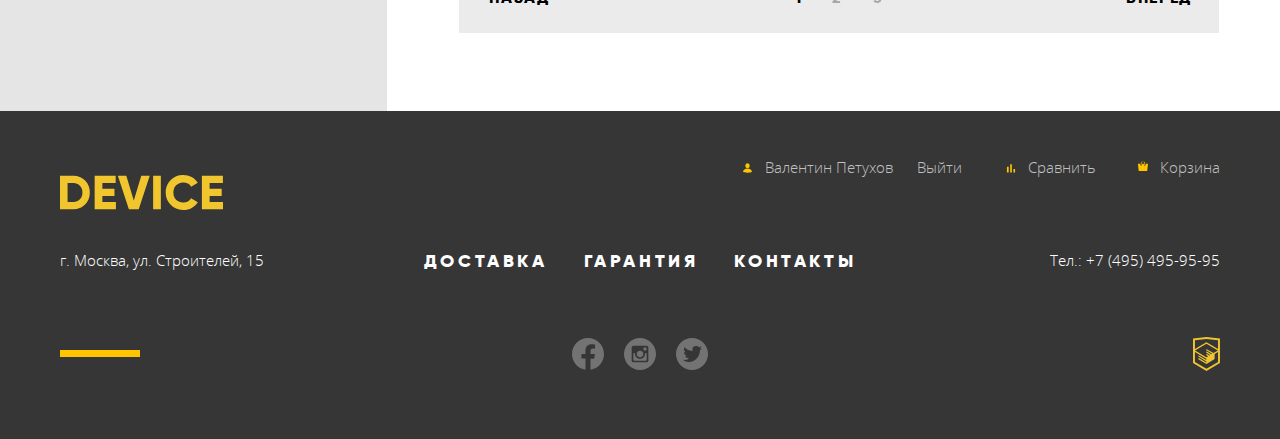
==== commit 5a271326: "Исправил выпадающее меню" ====
--- a/catalog.html
+++ b/catalog.html
@@ -44,8 +44,10 @@
       <nav class="main-nav main-nav--inner-page">
         <ul class="main-nav__list">
           <li class="main-nav__item">
-            <a class="main-nav__link">Каталог товаров</a>
-            <button class="submenu-btn" type="button"></button>
+            <a href="catalog.html" class="main-nav__link submenu-interactive">
+              Каталог товаров
+              <span class="submenu-btn"></span>
+            </a>
           </li>
           <li class="main-nav__item">
             <a href="#" class="main-nav__link">Доставка</a>
@@ -383,9 +385,9 @@
         width="960" height="558" allowfullscreen="" aria-hidden="false"></iframe>
       <button class="modal__close" type="button" aria-label="Закрыть"></button>
     </div>
-	</section>
-	
-	<script src="https://code.jquery.com/jquery-3.4.1.min.js"></script>
+  </section>
+
+  <script src="https://code.jquery.com/jquery-3.4.1.min.js"></script>
   <script src="js/main.min.js"></script>
 
 </body>
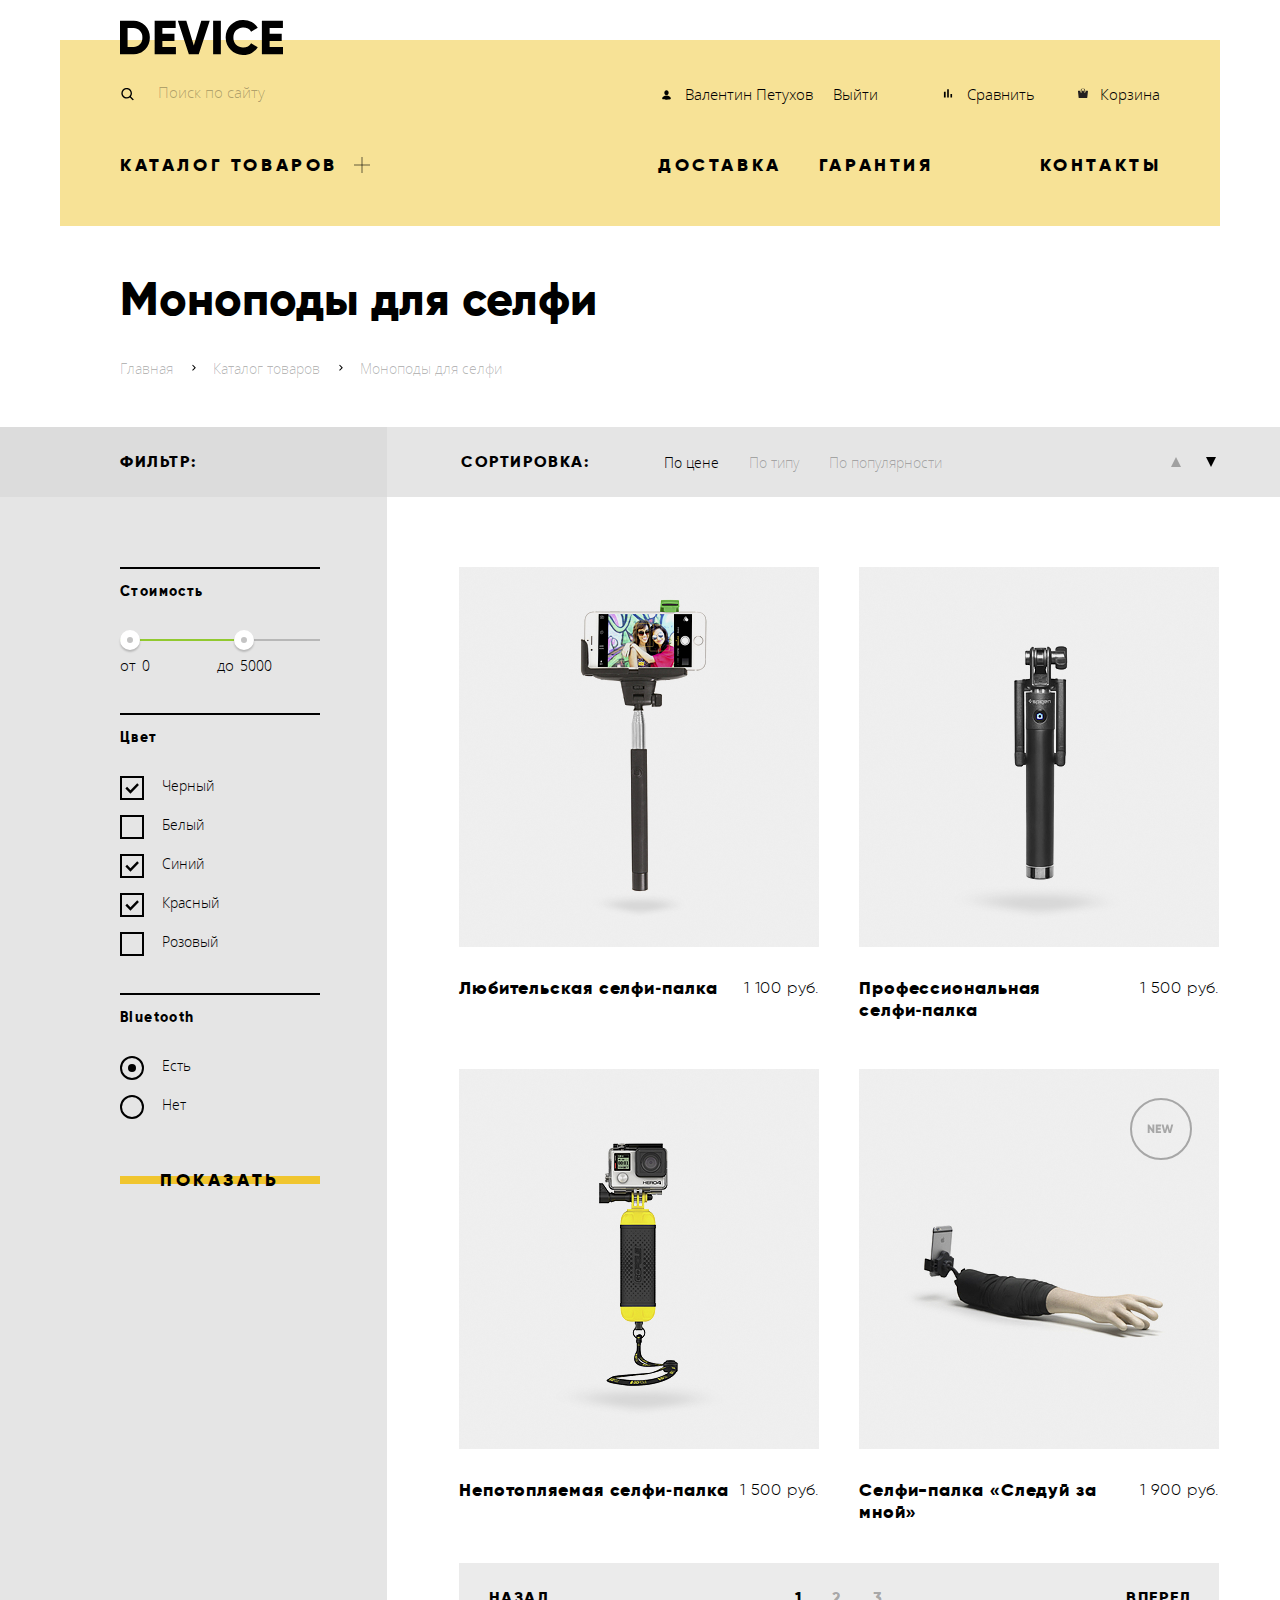
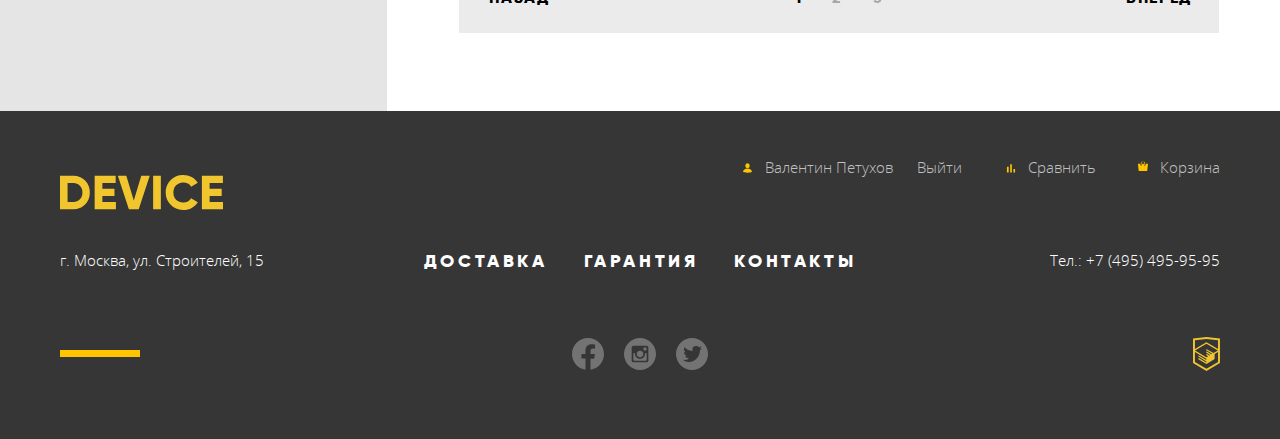
==== commit 495150d8: "Сделал правки для защиты" ====
--- a/catalog.html
+++ b/catalog.html
@@ -17,8 +17,8 @@
       </a>
       <div class="top-links">
         <form class="search">
-          <div class="search__icon"></div>
-          <input class="search__field" type="text" placeholder="Поиск по сайту">
+          <label for="search" class="search__icon"></label>
+          <input class="search__field" id="search" type="text" placeholder="Поиск по сайту">
           <button class="search__btn" type="submit">Найти</button>
         </form>
         <div class="links-wrapper">
@@ -42,12 +42,33 @@
 
       </div>
       <nav class="main-nav main-nav--inner-page">
-        <ul class="main-nav__list">
-          <li class="main-nav__item">
-            <a href="catalog.html" class="main-nav__link submenu-interactive">
+        <ul class="main-nav__list main-nav__list--inner-page">
+          <li class="main-nav__item submenu-interactive">
+            <a href="#" class="main-nav__link">
               Каталог товаров
-              <span class="submenu-btn"></span>
             </a>
+            <div class="submenu__wrapper">
+              <ul class="submenu">
+                <li class="submenu__item">
+                  <a class="submenu__link link" href="#"> Виртуальная реальность</a>
+                </li>
+                <li class="submenu__item">
+                  <a class="submenu__link link" href="#">Фитнес-браслеты</a>
+                </li>
+                <li class="submenu__item">
+                  <a class="submenu__link link" href="#">Квадрокоптер</a>
+                </li>
+                <li class="submenu__item">
+                  <a class="submenu__link link" href="catalog.html">Моноподы для селфи</a>
+                </li>
+                <li class="submenu__item">
+                  <a class="submenu__link link" href="#">Умные часы</a>
+                </li>
+                <li class="submenu__item submenu__link--wrap">
+                  <a class="submenu__link link" href="#">Экшн-камеры</a>
+                </li>
+              </ul>
+            </div>
           </li>
           <li class="main-nav__item">
             <a href="#" class="main-nav__link">Доставка</a>
@@ -60,28 +81,6 @@
           </li>
         </ul>
       </nav>
-    </div>
-    <div class="submenu__wrapper submenu__wrapper--inner-page">
-      <ul class="submenu submenu--hide">
-        <li class="submenu__item">
-          <a class="submenu__link link" href="#" tabindex="-1"> Виртуальная реальность</a>
-        </li>
-        <li class="submenu__item">
-          <a class="submenu__link link" tabindex="-1">Моноподы для селфи</a>
-        </li>
-        <li class="submenu__item">
-          <a class="submenu__link link" href="#" tabindex="-1">Экшн-камеры</a>
-        </li>
-        <li class="submenu__item">
-          <a class="submenu__link link" href="#" tabindex="-1">Фитнес-браслеты</a>
-        </li>
-        <li class="submenu__item submenu__link--wrap">
-          <a class="submenu__link link" href="#" tabindex="-1">Умные часы</a>
-        </li>
-        <li class="submenu__item">
-          <a class="submenu__link link" href="#" tabindex="-1">Квадрокоптер</a>
-        </li>
-      </ul>
     </div>
   </header>
 
@@ -130,7 +129,7 @@
               <a href="#" class="sorting__link">
                 По популярности
               </a>
-            </li>
+						</li>
           </ul>
           <div class="sorting__buttons-wrapper">
             <button class="sorting__btn sorting__btn--up" type="button" aria-label="Сортировка по возрастанию"></button>
@@ -204,8 +203,8 @@
               </a>
               <span class="product__price">1 100 руб.</span>
               <div class="product__buttons">
-                <button class="btn product__btn" type="button">В корзину</button>
-                <button class="product__favorite" type="button">Добавить к сравнению</button>
+                <button class="btn product__btn" tabindex="0" type="button">В корзину</button>
+                <button class="product__favorite" tabindex="0" type="button">Добавить к сравнению</button>
               </div>
             </article>
           </li>
--- a/css/style.min.css
+++ b/css/style.min.css
@@ -1 +1 @@
-@-webkit-keyframes show-buttons{to{opacity:1}}@keyframes show-buttons{to{opacity:1}}@-webkit-keyframes bounce{0%{transform:translateY(1000px)}70%{transform:translateY(-50px)}90%{transform:translateY(20px)}to{transform:translateY(0)}}@keyframes bounce{0%{transform:translateY(1000px)}70%{transform:translateY(-50px)}90%{transform:translateY(20px)}to{transform:translateY(0)}}:root{--open-sans-light: "Open Sans Light", Arial, sans-serif;--open-sans: "Open Sans", Arial, sans-serif;--gilroy-light: "Gilroy Light", Arial, sans-serif;--gilroy-bold: "Gilroy Extra Bold", "Arial Black", sans-serif;--black: #000000;--dark: #363636;--grey: #464646;--grey-special: #C4C4C4;--grey-extra: #D9D9D9;--half-grey: #7E7E7E;--grey-light: #E5E5E5;--grey-extra-light: #EBEBEB;--grey-special-light: #DCDCDC;--grey-form: #F2F2F2;--grey-form-hover: #EAEAEA;--trans-black-01: rgba(0, 0, 0, 0.1);--trans-black-015: rgba(0, 0, 0, 0.15);--trans-black-02: rgba(0, 0, 0, 0.2);--trans-black-03: rgba(0, 0, 0, 0.3);--trans-black-04: rgba(0, 0, 0, 0.4);--trans-black-06: rgba(0, 0, 0, 0.6);--white: #ffffff;--trans-white-03: rgba(255, 255, 255, 0.3);--trans-white-06: rgba(255, 255, 255, 0.6);--trans-white-07: rgba(255, 255, 255, 0.7);--yellow: #F7E296;--yellow-dark: #F0C52E;--yellow-special: #FFC600;--green: #91C92F;--red-light: #F6DADA}@font-face{font-family:"Gilroy Light";font-style:normal;font-weight:300;src:local("Gilroy Light"),url(../fonts/gilroylight.woff2) format("woff2"),url(../fonts/gilroylight.woff) format("woff")}@font-face{font-family:"Gilroy Extra Bold";font-style:normal;font-weight:800;src:local("Gilroy Extra Bold"),url(../fonts/gilroyextrabold.woff2) format("woff2"),url(../fonts/gilroyextrabold.woff) format("woff")}@font-face{font-family:"Open Sans Light";font-style:normal;font-weight:300;src:local("Open Sans Light"),url(../fonts/opensanslight.woff2) format("woff2"),url(../fonts/opensanslight.woff) format("woff")}@font-face{font-family:"Open Sans";font-style:normal;font-weight:400;src:local("Open Sans"),url(../fonts/opensans.woff2) format("woff2"),url(../fonts/opensans.woff) format("woff")}*,::after,::before{box-sizing:border-box}a{text-decoration:none}img{max-width:100%;height:auto}.visually-hidden:not(:focus):not(:active),input[type=checkbox].visually-hidden,input[type=radio].visually-hidden{position:absolute;width:1px;height:1px;margin:-1px;padding:0;border:0;white-space:nowrap;-webkit-clip-path:inset(100%);clip-path:inset(100%);clip:rect(0 0 0 0);overflow:hidden}.page{min-height:100vh;font-family:var(--open-sans-light);font-style:normal;font-size:15px;line-height:20px}.container{width:1160px;margin-left:auto;margin-right:auto;padding:0}.container--padding{padding-left:60px;padding-right:60px}.btn,.title{font-family:var(--gilroy-bold);letter-spacing:.2em}.btn{position:relative;z-index:1;margin:0;padding:9px 25px;font-size:18px;line-height:22px;text-transform:uppercase;border:0;color:inherit;background-color:transparent;text-align:center;box-sizing:padding-box;cursor:pointer}.btn::before{content:"";position:absolute;z-index:-1;top:50%;left:0;transform:translateY(-50%);width:100%;height:8px;background-color:var(--yellow-dark);transition:height .3s,background-color .3s}.btn:hover::before{height:100%}.btn:active{color:rgba(0,0,0,.3)}.title{font-size:47px;line-height:58px}.title--compact{letter-spacing:0}.subtitle{margin:0;padding:0;font-family:var(--gilroy-bold);font-size:16px;line-height:20px;letter-spacing:.1em;text-transform:uppercase}.link:hover{opacity:.6}.link:active{opacity:.3}.main-header,.main-header__inner{position:relative;background-color:var(--yellow)}.main-header{margin-top:40px;padding-top:27px}.main-header__inner{z-index:2}.header-logo{position:absolute;top:-47px;width:163px;height:35px;margin-bottom:5px}.header-logo:hover{opacity:.6}.header-logo:active{opacity:.3}.top-links{min-height:54px;margin-bottom:33px;display:flex;justify-content:space-between;align-items:center;flex-wrap:wrap}.main-nav__list a,.submenu a,.top-links a{color:inherit}.search{position:relative;display:flex;justify-content:center}.search__icon{position:absolute;width:16px;height:16px;top:50%;left:1px;transform:translateY(-40%);background-image:url(../img/icons/icon-search.svg);background-repeat:no-repeat;background-position:0 0}.search__field{width:356px;padding-left:38px;margin-right:0;background-color:transparent;border:0;border-bottom:2px solid transparent;transition:border .3s}.search__field::-webkit-input-placeholder{color:var(--trans-black-03)}.search__field::-moz-placeholder{color:var(--trans-black-03)}.search__field::placeholder{color:var(--trans-black-03)}.search__field:hover::-webkit-input-placeholder{color:var(--trans-black-06)}.search__field:hover::-moz-placeholder{color:var(--trans-black-06)}.search__field:hover::placeholder{color:var(--trans-black-06)}.search__field:focus::-webkit-input-placeholder{color:var(--black)}.search__field:focus::-moz-placeholder{color:var(--black)}.search__field:focus::placeholder{color:var(--black)}.search__field:focus{outline:0;border-bottom:2px solid var(--black)}.search__btn:focus,.search__field:focus+.search__btn{visibility:visible;opacity:1}.search__btn{visibility:hidden;opacity:0;padding:15px 17px;text-transform:uppercase;border:2px solid var(--black);background-color:transparent;cursor:pointer;transition:opacity .3s,visibility .3s,color .3s,background-color .3s}.search__btn:hover{color:var(--white);background-color:var(--black)}button.search__btn:active{opacity:1;visibility:visible;color:var(--trans-white-03)}.links-wrapper{width:50%;padding-left:20px;display:flex;justify-content:space-between}.links,.login{list-style:none;margin:0;padding:0;display:flex;flex-wrap:wrap}.login{justify-content:start}.login__item+.login__item{margin-left:20px}.login__item--hide{display:none}.login-link{position:relative;padding-left:25px}.links__link::before,.login-link::before{position:absolute;content:"";background-position:0 0;background-repeat:no-repeat}.login-link::before{width:9px;height:10px;top:6px;left:2px;background-image:url(../img/icons/icon-login.svg)}.links{justify-content:flex-end}.links__item+.links__item{margin-left:41px}.links__link{position:relative;padding-left:24px}.links__link::before{top:50%;left:0;width:14px;height:14px;transform:translateY(-40%)}.links__compare::before{background-image:url(../img/icons/icon-compare.svg)}.links__cart::before{left:2px;background-image:url(../img/icons/icon-cart.svg)}.main-nav{margin-bottom:18px}.main-nav__list{list-style:none;margin:0 auto;padding:0;display:flex;flex-wrap:wrap;align-items:center;font-family:var(--gilroy-bold);font-size:18px;line-height:22px;letter-spacing:.2em;text-transform:uppercase}.main-nav__item{margin-right:37px}.main-nav__item:first-child{display:flex;align-items:center;margin-right:285px}.main-nav__item:nth-child(3){margin-right:106px}.main-nav__item:last-child{margin-right:0}.main-nav__item:last-child span{letter-spacing:0}.main-nav__link{transition:opacity .2s}.main-nav__link:hover{opacity:.6}.main-nav__link:active{opacity:.3}.submenu-btn{position:relative;width:22px;height:22px;padding:0;margin-left:13px;border:0;background-color:transparent;cursor:pointer}.submenu-btn:focus{outline-color:var(--special-yellow);outline-style:solid}.submenu-btn::after,.submenu-btn::before{position:absolute;content:"";width:16px;height:2px;background-color:var(--trans-black-03);transition:transform .5s}.submenu-btn::before{top:10px;left:2px}.submenu-btn::after{top:10px;left:2px;transform:rotate(90deg)}.btn-rotate.submenu-btn::before{transform:rotate(180deg)}.btn-rotate.submenu-btn::after{transform:rotate(270deg)}.submenu,.submenu__wrapper{background-color:var(--yellow)}.submenu__wrapper{position:relative;width:1160px;left:-60px;min-height:146px}.submenu{position:absolute;z-index:1;bottom:0;width:100%;height:146px;display:flex;flex-direction:column;align-items:start;align-content:start;flex-wrap:wrap;margin:0;padding:12px 60px 20px;list-style:none;transition:bottom .8s,transform .8s}.submenu--hide{bottom:146px;transform:scaleY(.5)}.submenu__item{margin-right:64px;margin-bottom:16px}.submenu__link--wrap{margin-bottom:30px}.main-content{position:relative}.main-content__slider{position:relative;top:-145px}.slider__list{padding:0;margin:0;list-style:none}.slider__item{position:relative;min-width:1160px;padding-right:60px;display:flex;justify-content:space-between;align-items:stretch}.slider__item--hide{display:none}.slider__img--1{position:relative;width:384px;height:486px;top:16px;right:-89px}.slider__img--2,.slider__img--3{position:relative;width:345px;height:485px;top:41px;right:-117px}.slider__img--3{width:526px;height:334px;top:98px;right:-30px}.slider__descr-wrapper{width:500px;display:grid;grid-template-rows:110px repeat(4,auto)}.slider__slide-number{grid-column:1/-1;grid-row:1/3;justify-self:end;padding:0;margin:0 -7px 0 0;font-family:var(--gilroy-bold);font-size:179px;line-height:219px;color:var(--white)}.slider__slide-number::before{position:absolute;top:50px;right:460px;content:"";width:100px;height:7px;background-color:var(--white)}.slider__slide-lead{grid-column:1/-1;grid-row:2/3;padding:0;margin:0 0 25px}.slider__slide-descr{padding:0;margin:0 0 50px}.slider__btn{width:220px;margin-bottom:49px}.slider__slide-specs{display:flex;margin-bottom:20px;border:0}.slider__slide-term{padding:0;border-right:60px solid transparent;font-family:var(--gilroy-light);font-size:13px;line-height:15px;letter-spacing:.1em}.slider__slide-term:last-child{border-right:0}.slider__slide-def{padding:0;border-bottom:13px solid transparent;font-family:var(--gilroy-light);font-size:36px;line-height:42px;letter-spacing:.1em}.slick-track{display:flex}.slick-list{overflow-x:hidden;width:1160px}.slick-dots{display:flex;position:absolute;top:356px;right:88px;padding:0;margin:0;list-style:none;cursor:pointer}.slick-dots li+li{margin-left:18px}.slick-active button::before,.slick-dots button{background-color:transparent;border:1px solid var(--black);border-radius:50%}.slick-dots button{display:flex;justify-content:center;align-items:center;position:relative;margin:0;padding:0;width:12px;height:12px;font-size:0}.slick-active button::before{content:"";width:6px;height:6px}.main-content__categories{margin-top:-50px;margin-bottom:69px}.categories__list{display:flex;flex-wrap:wrap;padding:0;margin:0;justify-content:space-between;list-style:none}.categories__item{width:160px}.categories__link,.footer a{color:inherit}.categories__link:hover .categories__img-wrap{background-color:var(--yellow-dark)}.categories__link:active .categories__img,.categories__link:active .categories__title{opacity:.3}.categories__img-wrap{display:flex;justify-content:center;align-items:center;width:160px;height:160px;margin-bottom:38px;background-color:var(--yellow);transition:background-color .3s}.categories__img,.categories__title{transition:opacity .3s}.categories__title{padding:0;margin:0;font-family:var(--gilroy-bold);font-size:18px;line-height:22px;letter-spacing:.05em}.categories__title--special{letter-spacing:0}.main-content__services{margin-bottom:90px}.services{background-image:linear-gradient(to bottom,var(--white) 115px,var(--grey-light) 115px)}.services__inner{display:flex}.services__nav{position:relative;z-index:2;min-width:284px;padding-bottom:68px}.services__nav::after{content:"";position:absolute;top:15px;right:0;bottom:68px;width:7px;background-color:var(--black)}.services__nav-list{margin:0;padding:96px 0 76px;list-style:none}.services__nav-item{transition:background-color .3s}.services__nav-item+.services__nav-item{margin-top:21px}.services__nav-link{display:block;width:160px;padding:9px 0;text-align:center;transition:background-color .3s,color .3s}.services__nav-item--active,.services__nav-item:active{background-color:var(--black)}.services__nav-item--active .services__nav-link,.services__nav-item:active .services__nav-link{color:var(--yellow);background-color:var(--black)}.services__nav-item--active .services__nav-link::before,.services__nav-item:active .services__nav-link::before{background-color:var(--black);border-color:var(--black)}.services__content{flex-grow:1}.services__content-list{display:grid;margin:0;padding-top:86px;padding-left:116px;list-style:none;overflow-x:hidden}.services__content-item{grid-column:1/2;grid-row:1/2;visibility:hidden;position:relative;transform:translateX(-900px);transition:transform 1s}.services__content-item--active{visibility:visible;transform:translateX(0)}.services__content-title{margin:0 0 40px;padding:0}.services__content-descr{width:495px;margin:0;padding:0;font-family:var(--open-sans-light);font-size:15px;line-height:30px;letter-spacing:.1em}.services__content-img{position:absolute;top:0;right:0}.main-content__logos{margin-bottom:90px}.logos__list{margin:0;padding:0;display:flex;justify-content:space-between;align-items:center;flex-wrap:wrap;list-style:none}.logos__item{width:260px;height:100px;background-position:center center;background-repeat:no-repeat;transition:background-image .3s}.logos__item.dji{background-image:url(../img/logo-dji--grey.png)}.logos__item.dji:hover{background-image:url(../img/logo-dji.jpg)}.logos__item.sp-gadgets{background-image:url(../img/logo-sp--grey.png)}.logos__item.sp-gadgets:hover{background-image:url(../img/logo-sp.jpg)}.logos__item.gopro{background-image:url(../img/logo-gopro--grey.png)}.logos__item.gopro:hover{background-image:url(../img/logo-gopro.jpg)}.logos__item.vive{background-image:url(../img/logo-vive--grey.png)}.logos__item.vive:hover{background-image:url(../img/logo-vive.jpg)}.main-content__two-columns{margin-bottom:86px;display:grid;grid-template-columns:473px 560px;justify-content:space-between}.about__title,.contacts__title{position:relative;margin:0 0 41px;padding-top:57px}.about__title::before,.contacts__title::before{content:"";position:absolute;top:0;left:0;width:80px;height:7px;background-color:var(--black)}.about__text,.contacts__text{margin-top:0;margin-bottom:40px;line-height:28px}.about__list{margin:60px 0 77px;padding:0;list-style:none}.about__item{position:relative;padding-left:32px;margin-bottom:15px;font-family:var(--gilroy-bold);font-size:16px;line-height:28px}.about__item::before{content:"";position:absolute;left:0;top:10px;width:8px;height:8px;background-color:transparent;border:2px solid var(--grey-light);border-radius:50%}.about__btn{padding-left:24px;padding-right:18px}.about__map-img{margin-bottom:81px}.contacts__btn{padding-left:40px;padding-right:40px}.footer{min-height:324px;padding-top:46px;padding-bottom:64px;color:var(--white);background-color:var(--dark)}.footer__inner{display:grid;grid-template-columns:repeat(12,60px);grid-template-rows:repeat(3,auto);grid-template-areas:"lg lg lg . . . ln ln ln ln ln ln" "ad ad ad mn mn mn mn mn mn tl tl tl" "dc dc . sc sc sc sc sc sc . cp cp";-moz-column-gap:40px;column-gap:40px;row-gap:36px}.footer__logo{-ms-grid-row:1;-ms-grid-column:1;-ms-grid-column-span:5;grid-area:lg;padding-top:18px;transition:opacity .3s;cursor:pointer}.footer__links-link:hover::before,.footer__login-link:hover::before,.footer__logo:hover,.footer__social-item:hover svg{opacity:.6}.footer__links-link:active::before,.footer__login-link:active::before,.footer__logo:active{opacity:.3}.logo--inactive,.logo--inactive:active,.logo--inactive:hover{opacity:1;cursor:default}.footer__links-wrapper{-ms-grid-row:1;-ms-grid-column:13;-ms-grid-column-span:11;grid-area:ln;justify-self:end;display:flex;flex-wrap:wrap}.footer__login{margin:0 42px 0 0;padding:0;display:flex;flex-wrap:wrap;list-style:none}.footer__links-item,.footer__login-item{color:var(--trans-white-07)}.footer__login-item+.footer__login-item{margin-left:24px}.footer__login-item--hide{display:none}.footer__login-link{position:relative;padding-left:24px;transition:color .3s}.footer__links-link::before,.footer__login-link::before{position:absolute;content:"";left:0;height:14px;background-position:0 0;background-repeat:no-repeat;transition:opacity .3s}.footer__login-link::before{width:13px;top:4px;background-image:url(../img/icons/icon-login--yellow.svg)}.footer__links-link:hover,.footer__login-link:hover,.footer__logout-link:hover{color:var(--white)}.footer__links-link:active,.footer__login-link:active,.footer__logout-link:active{color:var(--trans-white-03)}.footer__links{margin:0;padding:0;display:flex;flex-wrap:wrap;list-style:none}.footer__links-item+.footer__links-item{margin-left:40px}.footer__links-link{position:relative;padding-left:24px;transition:color .3s}.footer__links-link::before{top:50%;width:14px;transform:translateY(-40%)}.footer__links-compare::before{background-image:url(../img/icons/icon-compare--yellow.svg)}.footer__links-cart::before{left:2px;background-image:url(../img/icons/icon-cart--yellow.svg)}.footer__address{-ms-grid-row:3;-ms-grid-column:1;-ms-grid-column-span:5;grid-area:ad;font-style:normal}.footer__decor{-ms-grid-row:5;-ms-grid-column:1;-ms-grid-column-span:3;margin-top:42px;grid-area:dc;width:80px;height:7px;background-color:var(--yellow-special)}.footer__menu{-ms-grid-row:3;-ms-grid-column:7;-ms-grid-column-span:11;margin:0;padding:0;grid-area:mn;justify-self:center;display:flex;flex-wrap:wrap;justify-content:center;list-style:none}.footer__menu-item{font-family:var(--gilroy-bold);font-size:18px;line-height:22px;letter-spacing:.2em;text-transform:uppercase}.footer__menu-item+.footer__menu-item{margin-left:36px}.footer__menu-link,.footer__tel{transition:color .3s}.footer__menu-link:hover{color:var(--trans-white-06)}.footer__menu-link:active{color:var(--trans-white-03)}.footer__tel{-ms-grid-row:3;-ms-grid-column:19;-ms-grid-column-span:5;grid-area:tl;justify-self:end}.footer__tel:hover{color:var(--trans-white-06)}.footer__tel:active{color:var(--trans-white-03)}.footer__social{-ms-grid-row:5;-ms-grid-column:7;-ms-grid-column-span:11;margin:30px 0 0;padding:0;grid-area:sc;justify-self:center;display:flex;flex-wrap:wrap;justify-content:center;list-style:none}.footer__social-item svg{fill:var(--white);opacity:.3;transition:opacity .3s}.footer__social-item:active svg{opacity:.1}.footer__social-item+.footer__social-item{margin-left:20px}.footer__copyright{-ms-grid-row:5;-ms-grid-column:21;-ms-grid-column-span:3;margin-top:29px;grid-area:cp;justify-self:end}.footer__copyright svg{fill:var(--yellow-dark);transition:opacity .3s}.footer__copyright:hover svg{opacity:.6}.footer__copyright:active svg{opacity:.3}.main-nav--inner-page{margin-bottom:50px}.submenu__wrapper--inner-page{background-color:var(--white)}.submenu__wrapper--inner-page .submenu{bottom:32px}.submenu__wrapper--inner-page .submenu--hide{bottom:146px}.main-content__nav{position:relative;top:-133px}.main-content__title{margin:31px 0 30px}.breadcrumbs{display:flex;flex-wrap:wrap;align-items:center;margin:0;padding:0;list-style:none}.breadcrumbs__item+.breadcrumbs__item{margin-left:14px}.breadcrumbs__link{position:relative;padding-right:26px;font-size:14px;line-height:19px;color:var(--trans-black-03);transition:color .3s}.breadcrumbs__link::after{content:"";position:absolute;top:2px;right:-1px;width:12px;height:12px;background-image:url(../img/icons/icon-arrow.svg);background-repeat:no-repeat;background-position:0 0}.breadcrumbs__item:last-child .breadcrumbs__link::after{display:none}.breadcrumbs__link:hover{color:var(--trans-black-06)}.breadcrumbs__link:active{color:var(--trans-black-01)}.breadcrumbs__item:last-child .breadcrumbs__link:active,.breadcrumbs__item:last-child .breadcrumbs__link:hover{color:var(--trans-black-03)}.catalog{display:grid;grid-template-columns:auto auto;grid-template-rows:auto 1fr;grid-template-areas:"filter sorting" "form results"}.main-content__catalog{margin-top:-84px}.filter-title__wrapper{-ms-grid-row:1;-ms-grid-column:1;grid-area:filter;background-color:var(--grey-special-light)}.filter-title{width:327px;margin-left:auto;padding-top:25px;padding-bottom:25px;padding-left:60px}.sorting{-ms-grid-row:1;-ms-grid-column:2;grid-area:sorting;background-color:var(--grey-light)}.sorting__inner{width:833px;margin-right:auto;display:flex;flex-wrap:wrap;align-items:center}.sorting__title{margin-right:74px;margin-left:74px;padding-top:25px;padding-bottom:25px}.sorting__list{display:flex;flex-wrap:wrap;justify-content:flex-start;margin:0;padding:0;list-style:none}.sorting__item+.sorting__item{margin-left:30px}.sorting__link{color:var(--trans-black-03);font-size:14px;line-height:19px}.sorting__link:hover{color:var(--trans-black-06);transition:color .3s}.sorting__link--active,.sorting__link:active{color:var(--black)}.sorting__buttons-wrapper{position:relative;margin-left:auto}.sorting__btn{position:absolute;width:0;height:0;padding:0;border:5px solid transparent;cursor:pointer;background-color:transparent}.sorting__btn--up{top:-10px;left:-49px;border-bottom:10px solid var(--trans-black-03)}.sorting__btn--down{top:-5px;right:4px;border-top:10px solid var(--trans-black-03)}.sorting__btn--up.sorting__btn--active:hover,.sorting__btn--up:hover{border-bottom-color:var(--trans-black-06)}.sorting__btn--down.sorting__btn--active:hover,.sorting__btn--down:hover{border-top-color:var(--trans-black-06)}.sorting__btn:focus{outline:1px solid var(--trans-black-06)}.sorting__btn--up.sorting__btn--active,.sorting__btn--up.sorting__btn--active:active,.sorting__btn--up:active{border-bottom-color:var(--black)}.sorting__btn--down.sorting__btn--active,.sorting__btn--down.sorting__btn--active:active,.sorting__btn--down:active{border-top-color:var(--black)}.filter__wrapper{-ms-grid-row:2;-ms-grid-column:1;grid-area:form;background-color:var(--grey-light)}.filter{width:327px;margin-left:auto;padding:70px 67px 70px 60px}.filter__group{margin:0 0 22px;padding:0;border:0}.filter__group legend{position:relative;width:100%;padding-top:16px;padding-bottom:30px;font-family:var(--gilroy-bold);font-size:14px;line-height:17px;letter-spacing:.1em}.filter__group legend::before{content:"";position:absolute;top:0;left:0;right:0;width:100%;height:2px;background-color:var(--black)}.filter__price-wrapper{position:relative;left:0;right:0;margin-top:9px;padding-bottom:50px}.filter__price-range{position:relative}.filter__price-scale{width:100%;height:2px;background-color:var(--trans-black-02)}.filter__price-bar{width:60%;height:2px;background-color:var(--green)}.filter__toggle-wrapper{position:absolute;top:-9px}.filter__price-toggle{width:20px;height:20px;background-color:var(--grey-special);border:7px solid var(--white);border-radius:50%;box-shadow:0 2px 2px var(--trans-black-02);cursor:pointer}.toggle-min{left:0}.toggle-max{left:57%}.filter__price{margin-top:7px;min-width:28px;max-width:60px;font-size:14px;line-height:16px;background-color:transparent;border:0}.price-wrapper--max{margin-left:-21%}.filter__toggle-wrapper input::-webkit-inner-spin-button{-webkit-appearance:none;-moz-appearance:none;appearance:none}.filter__toggle-wrapper input[type=number]{-moz-appearance:textfield}.filter__label{display:block;position:relative;margin-bottom:20px;padding-left:42px;font-size:14px;line-height:19px;cursor:pointer}.filter__checkbox+.filter__label::before{content:"";position:absolute;top:0;left:0;width:24px;height:24px;border:2px solid var(--black)}.filter__checkbox+.filter__label::after{content:"";position:absolute;top:0;left:0;width:24px;height:24px;background-image:url(../img/icons/icon-check.svg);background-repeat:no-repeat;background-position:center;opacity:0;transition:opacity .3s}.filter__checkbox:checked+.filter__label::after,.filter__radio:checked+.filter__label::after{opacity:1}.filter__radio+.filter__label::before{content:"";position:absolute;top:0;left:0;width:24px;height:24px;border:2px solid var(--black);border-radius:50%}.filter__radio+.filter__label::after{content:"";position:absolute;top:8px;left:8px;width:8px;height:8px;background-color:var(--black);border-radius:50%;opacity:0;transition:opacity .3s}.filter__btn{width:200px;margin-top:4px}.results{-ms-grid-row:2;-ms-grid-column:2;grid-area:results}.main-cintent__results{padding:70px 0 78px 72px}.results__list{width:760px;margin:0 0 40px;padding:0;display:grid;grid-template-columns:1fr 1fr;-moz-column-gap:40px;column-gap:40px;row-gap:48px;list-style:none}.results__item{margin:0;padding:0}.product{position:relative;width:360px;display:grid;align-items:start;grid-template-columns:1fr 90px;grid-template-rows:380px auto;grid-template-areas:"img img" "title price";row-gap:30px}.product__img{-ms-grid-row:1;-ms-grid-column:1;-ms-grid-column-span:2;grid-area:img;width:360px;height:380px;transition:opacity .3s}.product__link{-ms-grid-row:3;-ms-grid-column:1;grid-area:title;color:inherit;transition:color .3s}.product__link:hover{color:var(--trans-black-06)}.product__link:active{color:var(--trans-black-03)}.product__title{margin:0;padding:0;font-family:var(--gilroy-bold);font-size:18px;line-height:22px;letter-spacing:.05em}.product__price{-ms-grid-row:3;-ms-grid-column:2;padding-top:2px;grid-area:price;justify-self:end;font-family:var(--gilroy-light);font-size:16px;line-height:18px;letter-spacing:.05em}.product__buttons{position:absolute;top:0;left:0;width:360px;height:380px;padding-top:30px;display:flex;flex-direction:column;flex-wrap:wrap;justify-content:center;align-items:center;transition:background-color .3s}.product__buttons:hover{background-color:var(--trans-white-03)}.product__buttons:hover .product__btn,.product__buttons:hover .product__favorite{display:block;-webkit-animation-name:show-buttons;animation-name:show-buttons;-webkit-animation-duration:.3s;animation-duration:.3s;-webkit-animation-fill-mode:forwards;animation-fill-mode:forwards;-webkit-animation-timing-function:linear;animation-timing-function:linear}.product__btn{display:none;width:200px;margin-bottom:13px;opacity:0}.product__favorite{display:none;padding:0;color:var(--trans-black-06);font-size:13px;line-height:18px;letter-spacing:.1em;border:0;background-color:transparent;cursor:pointer;transition:color .3s;opacity:0}.product__favorite:hover{color:var(--black)}.product__favorite:focus{outline:0;box-shadow:0 2px 2px var(--trans-black-02)}.product__favorite:active{color:var(--trans-black-02);outline:0}.product--new::after{content:"";position:absolute;top:29px;right:27px;width:62px;height:62px;background-image:url(../img/label-new.svg);background-repeat:no-repeat;background-position:0 0}.results__pagination{width:760px;min-height:70px;display:grid;grid-template-columns:120px 1fr 120px;font-family:var(--gilroy-bold);font-size:16px;line-height:20px;letter-spacing:.1em;text-transform:uppercase;background-color:var(--grey-extra-light)}.pagination__btn,.pagination__list{display:flex;justify-content:center;align-items:center}.pagination__btn{width:120px;color:inherit;background-color:var(--grey-light-extra);transition:background-color .3s,color .3s}.pagination__btn:active,.pagination__btn:hover{background-color:var(--grey-extra)}.pagination__btn:active{color:var(--trans-black-03)}.pagination__list{margin:0;padding:0;list-style:none}.pagination__link{color:var(--trans-black-03);transition:color .3s}.pagination__link--active,.pagination__link:hover{color:var(--black)}.pagination__item+.pagination__item{margin-left:30px}.modal-overlay{position:fixed;top:0;left:0;right:0;bottom:0;z-index:5;background-color:var(--trans-black-015)}.modal__close{position:absolute;top:20px;right:20px;display:flex;justify-content:center;align-items:center;padding:0;width:55px;height:55px;background-color:var(--yellow);border:0;border-radius:50%;cursor:pointer;transition:background-color .3s,opacity .3s}.modal__close:active,.modal__close:hover{background-color:var(--yellow-dark)}.modal__close:active{opacity:.3}.modal__close::after,.modal__close::before{content:"";width:25px;height:2px;background-color:var(--white)}.modal__close::before{transform:translateX(50%) rotate(45deg)}.modal__close::after{transform:translateX(-50%) rotate(-45deg)}.modal-form{display:none}.modal-form--show{display:block}.popup-form{position:fixed;top:calc(50% - 550px/2);left:calc(50% - 960px/2);width:960px;min-height:550px;padding:92px 100px 60px;display:grid;grid-template-columns:repeat(2,360px);-moz-column-gap:40px;column-gap:40px;row-gap:32px;grid-template-areas:"name email" "text text" "btn .";background-color:var(--white);box-shadow:0 10px 16px var(--trans-black-03)}.popup--show{display:block;-webkit-animation-name:bounce;animation-name:bounce;-webkit-animation-duration:.5s;animation-duration:.5s;-webkit-animation-fill-mode:forwards;animation-fill-mode:forwards}.popup-form__mail-label,.popup-form__name-label,.popup-form__text-label{display:flex;flex-direction:column}.popup-form__mail-label span,.popup-form__name-label span,.popup-form__text-label span{font-family:var(--gilroy-bold);font-size:18px;line-height:22px;margin-bottom:10px}.popup-form__mail-field,.popup-form__name-field,.popup-form__text-field{padding:17px 20px;font-size:14px;line-height:16px;color:var(--trans-black-04);border:0;background-color:var(--grey-form);transition:background-color .3s}.popup-form__mail-field::-webkit-input-placeholder,.popup-form__name-field::-webkit-input-placeholder,.popup-form__text-field::-webkit-input-placeholder{font-family:var(--open-sans-light);font-size:14px;line-height:19px;letter-spacing:.03em}.popup-form__mail-field::-moz-placeholder,.popup-form__name-field::-moz-placeholder,.popup-form__text-field::-moz-placeholder{font-family:var(--open-sans-light);font-size:14px;line-height:19px;letter-spacing:.03em}.popup-form__mail-field::placeholder,.popup-form__name-field::placeholder,.popup-form__text-field::placeholder{font-family:var(--open-sans-light);font-size:14px;line-height:19px;letter-spacing:.03em}.popup-form__mail-field:hover,.popup-form__name-field:hover,.popup-form__text-field:hover{background-color:var(--grey-form-hover)}.popup-form__mail-field:focus,.popup-form__name-field:focus,.popup-form__text-field:focus{background-color:var(--white);outline:2px solid var(--yellow)}.popup-form__mail-field:invalid,.popup-form__name-field:invalid,.popup-form__text-field:invalid{background-color:var(--red-light);outline:0}.popup-form__name-label{-ms-grid-row:1;-ms-grid-column:1;grid-area:name}.popup-form__mail-label{-ms-grid-row:1;-ms-grid-column:3;grid-area:email}.popup-form__text-label{-ms-grid-row:3;-ms-grid-column:1;-ms-grid-column-span:3;grid-area:text}.popup-form__btn{-ms-grid-row:5;-ms-grid-column:1;grid-area:btn;margin-top:13px;width:200px}.popup-form__text-field{min-height:167px;resize:none}.modal-map{display:none}.modal-map--show{display:block}.popup-map{position:fixed;top:calc(50% - 558px/2);left:calc(50% - 960px/2);width:960px;min-height:558px;box-shadow:0 10px 16px var(--trans-black-03);background-color:var(--half-grey)}.popup-map iframe{width:960px;height:558px;border:0}+@-webkit-keyframes submenu-show{0%{opacity:0}to{opacity:1}}@keyframes submenu-show{0%{opacity:0}to{opacity:1}}@-webkit-keyframes bounce{0%{transform:translateY(1000px)}70%{transform:translateY(-50px)}90%{transform:translateY(20px)}to{transform:translateY(0)}}@keyframes bounce{0%{transform:translateY(1000px)}70%{transform:translateY(-50px)}90%{transform:translateY(20px)}to{transform:translateY(0)}}:root{--open-sans-light: "Open Sans Light", Arial, sans-serif;--open-sans: "Open Sans", Arial, sans-serif;--gilroy-light: "Gilroy Light", Arial, sans-serif;--gilroy-bold: "Gilroy Extra Bold", "Arial Black", sans-serif;--black: #000000;--dark: #363636;--grey: #464646;--grey-special: #C4C4C4;--grey-extra: #D9D9D9;--half-grey: #7E7E7E;--grey-light: #E5E5E5;--grey-extra-light: #EBEBEB;--grey-special-light: #DCDCDC;--grey-form: #F2F2F2;--grey-form-hover: #EAEAEA;--grey-disabled: #A6A6A6;--trans-black-01: rgba(0, 0, 0, 0.1);--trans-black-015: rgba(0, 0, 0, 0.15);--trans-black-02: rgba(0, 0, 0, 0.2);--trans-black-03: rgba(0, 0, 0, 0.3);--trans-black-04: rgba(0, 0, 0, 0.4);--trans-black-06: rgba(0, 0, 0, 0.6);--white: #ffffff;--trans-white-03: rgba(255, 255, 255, 0.3);--trans-white-06: rgba(255, 255, 255, 0.6);--trans-white-07: rgba(255, 255, 255, 0.7);--yellow: #F7E296;--yellow-dark: #F0C52E;--yellow-special: #FFC600;--green: #91C92F;--red-light: #F6DADA}@font-face{font-family:"Gilroy Light";font-style:normal;font-weight:300;src:local("Gilroy Light"),url(../fonts/gilroylight.woff2) format("woff2"),url(../fonts/gilroylight.woff) format("woff")}@font-face{font-family:"Gilroy Extra Bold";font-style:normal;font-weight:800;src:local("Gilroy Extra Bold"),url(../fonts/gilroyextrabold.woff2) format("woff2"),url(../fonts/gilroyextrabold.woff) format("woff")}@font-face{font-family:"Open Sans Light";font-style:normal;font-weight:300;src:local("Open Sans Light"),url(../fonts/opensanslight.woff2) format("woff2"),url(../fonts/opensanslight.woff) format("woff")}@font-face{font-family:"Open Sans";font-style:normal;font-weight:400;src:local("Open Sans"),url(../fonts/opensans.woff2) format("woff2"),url(../fonts/opensans.woff) format("woff")}*,::after,::before{box-sizing:border-box}a{text-decoration:none}img{max-width:100%;height:auto}.visually-hidden:not(:focus):not(:active),input[type=checkbox].visually-hidden,input[type=radio].visually-hidden{position:absolute;width:1px;height:1px;margin:-1px;padding:0;border:0;white-space:nowrap;-webkit-clip-path:inset(100%);clip-path:inset(100%);clip:rect(0 0 0 0);overflow:hidden}.page{min-height:100vh;font-family:var(--open-sans-light);font-style:normal;font-size:15px;line-height:20px}.container{width:1160px;margin-left:auto;margin-right:auto;padding:0}.container--padding{padding-left:60px;padding-right:60px}.btn{position:relative;z-index:1;margin:0;padding:9px 25px;font-family:var(--gilroy-bold);font-size:18px;line-height:22px;letter-spacing:.2em;text-transform:uppercase;border:0;color:inherit;background-color:transparent;text-align:center;box-sizing:padding-box;cursor:pointer}.btn::before{content:"";position:absolute;z-index:-1;top:50%;left:0;transform:translateY(-50%);width:100%;height:8px;background-color:var(--yellow-dark);transition:height .3s,background-color .3s}.btn:focus::before,.btn:hover::before{height:100%}.btn:active{color:var(--trans-black-03)}.title{font-family:var(--gilroy-bold);font-size:47px;line-height:58px;letter-spacing:.2em}.title--compact{letter-spacing:0}.subtitle{margin:0;padding:0;font-family:var(--gilroy-bold);font-size:16px;line-height:20px;letter-spacing:.1em;text-transform:uppercase}.link:hover{opacity:.6}.link:active{opacity:.3}.main-header{margin-top:40px;padding-top:27px}.main-header,.main-header__inner{position:relative;background-color:var(--yellow)}.header-logo{position:absolute;top:-47px;width:163px;height:35px;margin-bottom:5px}.header-logo:hover{opacity:.6}.header-logo:active{opacity:.3}.top-links{min-height:54px;margin-bottom:33px;display:flex;justify-content:space-between;align-items:center;flex-wrap:wrap}.main-nav__list a,.submenu a,.top-links a{color:inherit}.search{position:relative;display:flex;justify-content:center}.search__icon{position:absolute;width:16px;height:16px;top:50%;left:1px;transform:translateY(-40%);background-image:url(../img/icons/icon-search.svg);background-repeat:no-repeat;background-position:0 0}.search__field{width:356px;padding-left:38px;margin-right:0;background-color:transparent;border:0;border-bottom:2px solid transparent;transition:border .3s}.search__field::-webkit-input-placeholder{color:var(--trans-black-03)}.search__field::-moz-placeholder{color:var(--trans-black-03)}.search__field::placeholder{color:var(--trans-black-03)}.search__field:hover::-webkit-input-placeholder{color:var(--trans-black-06)}.search__field:hover::-moz-placeholder{color:var(--trans-black-06)}.search__field:hover::placeholder{color:var(--trans-black-06)}.search__field:focus::-webkit-input-placeholder{color:var(--black)}.search__field:focus::-moz-placeholder{color:var(--black)}.search__field:focus::placeholder{color:var(--black)}.search__field:focus{outline:0;border-bottom:2px solid var(--black)}.search__btn:focus,.search__field:focus+.search__btn{visibility:visible;opacity:1}.search__btn{visibility:hidden;opacity:0;padding:15px 17px;text-transform:uppercase;border:2px solid var(--black);background-color:transparent;cursor:pointer;transition:opacity .3s,visibility .3s,color .3s,background-color .3s}.search__btn:hover{color:var(--white);background-color:var(--black)}button.search__btn:active{opacity:1;visibility:visible;color:var(--trans-white-03)}.links-wrapper{width:50%;padding-left:20px;display:flex;justify-content:space-between}.links,.login{list-style:none;margin:0;padding:0;display:flex;flex-wrap:wrap}.login{justify-content:start}.login__item+.login__item{margin-left:20px}.login__item--hide{display:none}.login-link{position:relative;padding-left:25px}.links__link::before,.login-link::before{position:absolute;content:"";background-position:0 0;background-repeat:no-repeat}.login-link::before{width:9px;height:10px;top:6px;left:2px;background-image:url(../img/icons/icon-login.svg)}.links{justify-content:flex-end}.links__item+.links__item{margin-left:41px}.links__link{position:relative;padding-left:24px}.links__link::before{top:50%;left:0;width:14px;height:14px;transform:translateY(-40%)}.links__compare::before{background-image:url(../img/icons/icon-compare.svg)}.links__cart::before{left:2px;background-image:url(../img/icons/icon-cart.svg)}.main-nav__list{margin:0 0 0 -60px;padding:0 0 164px 60px;display:flex;flex-wrap:wrap;align-items:center;font-family:var(--gilroy-bold);font-size:18px;line-height:22px;letter-spacing:.2em;text-transform:uppercase;list-style:none;background-color:var(--yellow)}.main-nav__item{position:relative;margin-right:37px}.main-nav__item:first-child{display:flex;align-items:center;margin-right:288px}.main-nav__item:nth-child(3){margin-right:106px}.main-nav__item:last-child{margin-right:0}.main-nav__item:last-child span{letter-spacing:0}.main-nav__link{transition:opacity .2s}.main-nav__link:hover{opacity:.6}.main-nav__link:active{opacity:.3}.submenu-interactive{padding-right:32px}.submenu-interactive:after,.submenu-interactive:before{content:"";position:absolute;top:10px;right:0;width:16px;height:2px;padding:0;border:0;background-color:var(--trans-black-03);cursor:pointer;transition:transform .5s}.submenu-interactive::after{transform:rotate(90deg)}.submenu-interactive:hover::before{transform:rotate(180deg)}.submenu-interactive:hover::after{transform:rotate(270deg)}.submenu,.submenu__wrapper{background-color:var(--yellow)}.submenu__wrapper{display:none;position:absolute;z-index:1;top:23px;width:1160px;left:-60px}.submenu{top:0;width:100%;display:grid;grid-template-columns:repeat(3,-webkit-max-content);grid-template-columns:repeat(3,max-content);-moz-column-gap:63px;column-gap:63px;row-gap:16px;align-items:start;margin:0;padding:30px 60px 41px;list-style:none;font-family:var(--open-sans-light);font-size:15px;line-height:20px;letter-spacing:0;text-transform:none;transition:top .8s,transform .8s}.submenu-interactive:focus-within .submenu__wrapper,.submenu-interactive:hover .submenu__wrapper{display:block;-webkit-animation:submenu-show .5s;animation:submenu-show .5s;-webkit-animation-fill-mode:forwards;animation-fill-mode:forwards}.submenu__link--wrap{grid-row:3/4}.main-content__slider{position:relative;top:-145px}.slider__list{padding:0;margin:0;list-style:none}.slider__item{position:relative;min-width:1160px;padding-right:60px;display:flex;justify-content:space-between;align-items:stretch}.slider__item--hide{display:none}.slider__img--1{position:relative;width:384px;height:486px;top:16px;right:-89px}.slider__img--2,.slider__img--3{position:relative;width:345px;height:485px;top:41px;right:-117px}.slider__img--3{width:526px;height:334px;top:98px;right:-30px}.slider__descr-wrapper{width:500px;display:grid;grid-template-rows:110px repeat(4,auto)}.slider__slide-number{grid-column:1/-1;grid-row:1/3;justify-self:end;padding:0;margin:0 -7px 0 0;font-family:var(--gilroy-bold);font-size:179px;line-height:219px;color:var(--white)}.slider__slide-number::before{position:absolute;top:50px;right:460px;content:"";width:100px;height:7px;background-color:var(--white)}.slider__slide-lead{grid-column:1/-1;grid-row:2/3;padding:0;margin:0 0 25px}.slider__slide-descr{padding:0;margin:0 0 50px}.slider__btn{width:220px;height:40px;margin-bottom:49px}.slider__slide-specs{display:flex;margin-bottom:20px;border:0}.slider__slide-term{padding:0;border-right:60px solid transparent;font-family:var(--gilroy-light);font-size:13px;line-height:15px;letter-spacing:.1em}.slider__slide-term:last-child{border-right:0}.slider__slide-def{padding:0;border-bottom:13px solid transparent;font-family:var(--gilroy-light);font-size:36px;line-height:42px;letter-spacing:.1em}.slick-track{display:flex}.slick-list{overflow-x:hidden;width:1160px}.slick-dots{display:flex;position:absolute;bottom:158px;right:88px;padding:0;margin:0;list-style:none;cursor:pointer}.slick-dots li+li{margin-left:18px}.slick-active button::before,.slick-dots button{background-color:transparent;border:1px solid var(--black);border-radius:50%}.slick-dots button{display:flex;justify-content:center;align-items:center;position:relative;margin:0;padding:0;width:12px;height:12px;font-size:0}.slick-active button::before{content:"";width:6px;height:6px}.main-content__categories{margin-top:-50px;margin-bottom:69px}.categories__list{display:flex;flex-wrap:wrap;padding:0;margin:0;justify-content:space-between;list-style:none}.categories__item{width:160px}.categories__link,.footer a{color:inherit}.categories__link:hover .categories__img-wrap{background-color:var(--yellow-dark)}.categories__link:active .categories__img,.categories__link:active .categories__title{opacity:.3}.categories__img-wrap{display:flex;justify-content:center;align-items:center;width:160px;height:160px;margin-bottom:38px;background-color:var(--yellow);transition:background-color .3s}.categories__img,.categories__title{transition:opacity .3s}.categories__title{padding:0;margin:0;font-family:var(--gilroy-bold);font-size:18px;line-height:22px;letter-spacing:.05em}.categories__title--special{letter-spacing:0}.main-content__services{margin-bottom:90px}.services{background-image:linear-gradient(to bottom,var(--white) 115px,var(--grey-light) 115px)}.services__inner{display:flex}.services__nav{position:relative;z-index:2;min-width:284px;padding-bottom:68px}.services__nav::after{content:"";position:absolute;top:15px;right:0;bottom:68px;width:7px;background-color:var(--black)}.services__nav-list{margin:0;padding:96px 0 76px;list-style:none}.services__nav-item{transition:background-color .3s}.services__nav-item+.services__nav-item{margin-top:21px}.services__nav-link{display:block;width:160px;padding:9px 0;text-align:center;transition:background-color .3s,color .3s}.services__nav-item--active,.services__nav-item:active{background-color:var(--black)}.services__nav-item--active .services__nav-link,.services__nav-item:active .services__nav-link{color:var(--yellow);background-color:var(--black)}.services__nav-item--active .services__nav-link::before,.services__nav-item:active .services__nav-link::before{background-color:var(--black);border-color:var(--black)}.services__content{flex-grow:1}.services__content-list{display:grid;margin:0;padding-top:86px;padding-left:116px;list-style:none;overflow-x:hidden}.services__content-item{grid-column:1/2;grid-row:1/2;visibility:hidden;position:relative;transform:translateX(-900px);transition:transform 1s}.services__content-item--active{visibility:visible;transform:translateX(0)}.services__content-title{margin:0 0 40px;padding:0}.services__content-descr{width:495px;margin:0;padding:0;font-family:var(--open-sans-light);font-size:15px;line-height:30px;letter-spacing:.1em}.services__content-img{position:absolute;top:0;right:0}.main-content__logos{margin-bottom:90px}.logos__list{margin:0;padding:0;display:flex;justify-content:space-between;align-items:center;flex-wrap:wrap;list-style:none}.logos__item{width:260px;height:100px;background-position:center center;background-repeat:no-repeat;transition:background-image .3s}.logos__item.dji{background-image:url(../img/logo-dji--grey.png)}.logos__item.dji:hover{background-image:url(../img/logo-dji.jpg)}.logos__item.sp-gadgets{background-image:url(../img/logo-sp--grey.png)}.logos__item.sp-gadgets:hover{background-image:url(../img/logo-sp.jpg)}.logos__item.gopro{background-image:url(../img/logo-gopro--grey.png)}.logos__item.gopro:hover{background-image:url(../img/logo-gopro.jpg)}.logos__item.vive{background-image:url(../img/logo-vive--grey.png)}.logos__item.vive:hover{background-image:url(../img/logo-vive.jpg)}.main-content__two-columns{margin-bottom:86px;display:grid;grid-template-columns:473px 560px;justify-content:space-between}.about__title,.contacts__title{position:relative;margin:0 0 41px;padding-top:57px}.about__title::before,.contacts__title::before{content:"";position:absolute;top:0;left:0;width:80px;height:7px;background-color:var(--black)}.about__text,.contacts__text{margin-top:0;margin-bottom:40px;line-height:28px}.about__list{margin:60px 0 77px;padding:0;list-style:none}.about__item{position:relative;padding-left:32px;margin-bottom:15px;font-family:var(--gilroy-bold);font-size:16px;line-height:28px}.about__item::before{content:"";position:absolute;left:0;top:10px;width:8px;height:8px;background-color:transparent;border:2px solid var(--grey-light);border-radius:50%}.about__btn{padding-left:24px;padding-right:18px}.about__map-img{margin-bottom:81px}.contacts__btn{padding-left:40px;padding-right:40px}.footer{min-width:1160px;min-height:324px;padding-top:46px;padding-bottom:64px;color:var(--white);background-color:var(--dark)}.footer__inner{display:grid;grid-template-columns:repeat(12,60px);grid-template-rows:repeat(3,auto);grid-template-areas:"lg lg lg . . . ln ln ln ln ln ln" "ad ad ad mn mn mn mn mn mn tl tl tl" "dc dc . sc sc sc sc sc sc . cp cp";-moz-column-gap:40px;column-gap:40px;row-gap:36px}.footer__logo{-ms-grid-row:1;-ms-grid-column:1;-ms-grid-column-span:5;grid-area:lg;padding-top:18px;transition:opacity .3s;cursor:pointer}.footer__links-link:hover::before,.footer__login-link:hover::before,.footer__logo:hover,.footer__social-item:hover svg{opacity:.6}.footer__links-link:active::before,.footer__login-link:active::before,.footer__logo:active{opacity:.3}.logo--inactive,.logo--inactive:active,.logo--inactive:hover{opacity:1;cursor:default}.footer__links-wrapper{-ms-grid-row:1;-ms-grid-column:13;-ms-grid-column-span:11;grid-area:ln;justify-self:end;display:flex;flex-wrap:wrap}.footer__login{margin:0 42px 0 0;padding:0;display:flex;flex-wrap:wrap;list-style:none}.footer__links-item,.footer__login-item{color:var(--trans-white-07)}.footer__login-item+.footer__login-item{margin-left:24px}.footer__login-item--hide{display:none}.footer__login-link{position:relative;padding-left:24px;transition:color .3s}.footer__links-link::before,.footer__login-link::before{position:absolute;content:"";left:0;height:14px;background-position:0 0;background-repeat:no-repeat;transition:opacity .3s}.footer__login-link::before{width:13px;top:4px;background-image:url(../img/icons/icon-login--yellow.svg)}.footer__links-link:hover,.footer__login-link:hover,.footer__logout-link:hover{color:var(--white)}.footer__links-link:active,.footer__login-link:active,.footer__logout-link:active{color:var(--trans-white-03)}.footer__links{margin:0;padding:0;display:flex;flex-wrap:wrap;list-style:none}.footer__links-item+.footer__links-item{margin-left:40px}.footer__links-link{position:relative;padding-left:24px;transition:color .3s}.footer__links-link::before{top:50%;width:14px;transform:translateY(-40%)}.footer__links-compare::before{background-image:url(../img/icons/icon-compare--yellow.svg)}.footer__links-cart::before{left:2px;background-image:url(../img/icons/icon-cart--yellow.svg)}.footer__address{-ms-grid-row:3;-ms-grid-column:1;-ms-grid-column-span:5;grid-area:ad;font-style:normal}.footer__decor{-ms-grid-row:5;-ms-grid-column:1;-ms-grid-column-span:3;margin-top:42px;grid-area:dc;width:80px;height:7px;background-color:var(--yellow-special)}.footer__menu{-ms-grid-row:3;-ms-grid-column:7;-ms-grid-column-span:11;margin:0;padding:0;grid-area:mn;justify-self:center;display:flex;flex-wrap:wrap;justify-content:center;list-style:none}.footer__menu-item{font-family:var(--gilroy-bold);font-size:18px;line-height:22px;letter-spacing:.2em;text-transform:uppercase}.footer__menu-item+.footer__menu-item{margin-left:36px}.footer__menu-link,.footer__tel{transition:color .3s}.footer__menu-link:hover{color:var(--trans-white-06)}.footer__menu-link:active{color:var(--trans-white-03)}.footer__tel{-ms-grid-row:3;-ms-grid-column:19;-ms-grid-column-span:5;grid-area:tl;justify-self:end}.footer__tel:hover{color:var(--trans-white-06)}.footer__tel:active{color:var(--trans-white-03)}.footer__social{-ms-grid-row:5;-ms-grid-column:7;-ms-grid-column-span:11;margin:30px 0 0;padding:0;grid-area:sc;justify-self:center;display:flex;flex-wrap:wrap;justify-content:center;list-style:none}.footer__social-item svg{fill:var(--white);opacity:.3;transition:opacity .3s}.footer__social-item:active svg{opacity:.1}.footer__social-item+.footer__social-item{margin-left:20px}.footer__copyright{-ms-grid-row:5;-ms-grid-column:21;-ms-grid-column-span:3;margin-top:29px;grid-area:cp;justify-self:end}.footer__copyright svg{fill:var(--yellow-dark);transition:opacity .3s}.footer__copyright:hover svg{opacity:.6}.footer__copyright:active svg{opacity:.3}.main-nav--inner-page{margin-bottom:44px}.main-nav__list--inner-page{padding-bottom:50px}.main-content__nav{margin-bottom:49px}.main-content__title{margin:0 0 30px}.breadcrumbs{display:flex;flex-wrap:wrap;align-items:center;margin:0;padding:0;list-style:none}.breadcrumbs__item+.breadcrumbs__item{margin-left:14px}.breadcrumbs__link{position:relative;padding-right:26px;font-size:14px;line-height:19px;color:var(--trans-black-03);transition:color .3s}.breadcrumbs__link::after{content:"";position:absolute;top:2px;right:-1px;width:12px;height:12px;background-image:url(../img/icons/icon-arrow.svg);background-repeat:no-repeat;background-position:0 0}.breadcrumbs__item:last-child .breadcrumbs__link::after{display:none}.breadcrumbs__link:hover{color:var(--trans-black-06)}.breadcrumbs__link:active{color:var(--trans-black-01)}.breadcrumbs__item:last-child .breadcrumbs__link:active,.breadcrumbs__item:last-child .breadcrumbs__link:hover{color:var(--trans-black-03)}.catalog{display:grid;grid-template-columns:auto auto;grid-template-rows:auto 1fr;grid-template-areas:"filter sorting" "form results"}.filter-title__wrapper{-ms-grid-row:1;-ms-grid-column:1;grid-area:filter;background-color:var(--grey-special-light)}.filter-title{width:327px;margin-left:auto;padding-top:25px;padding-bottom:25px;padding-left:60px}.sorting{-ms-grid-row:1;-ms-grid-column:2;grid-area:sorting;background-color:var(--grey-light)}.sorting__inner{width:833px;margin-right:auto;display:flex;flex-wrap:wrap;align-items:flex-start}.sorting__title{margin-right:74px;margin-left:74px;padding-top:25px;padding-bottom:25px}.sorting__list{max-width:400px;display:flex;flex-wrap:wrap;justify-content:flex-start;margin:0;padding:25px 0;list-style:none}.sorting__item{margin-right:30px}.sorting__item:last-child{margin-right:0}.sorting__link{color:var(--trans-black-03);font-size:14px;line-height:19px}.sorting__link:hover{color:var(--trans-black-06);transition:color .3s}.sorting__link:focus{outline:0;box-shadow:0 0 5px 2px var(--yellow-special)}.sorting__link--active,.sorting__link:active{color:var(--black)}.sorting__buttons-wrapper{position:relative;margin-left:auto;margin-top:35px}.sorting__btn{position:absolute;width:0;height:0;padding:0;border:5px solid transparent;cursor:pointer;background-color:transparent}.sorting__btn--up{top:-10px;left:-49px;border-bottom:10px solid var(--trans-black-03)}.sorting__btn--down{top:-5px;right:4px;border-top:10px solid var(--trans-black-03)}.sorting__btn--up.sorting__btn--active:hover,.sorting__btn--up:hover{border-bottom-color:var(--trans-black-06)}.sorting__btn--down.sorting__btn--active:hover,.sorting__btn--down:hover{border-top-color:var(--trans-black-06)}.sorting__btn:focus{outline:1px solid var(--trans-black-06)}.sorting__btn--up.sorting__btn--active,.sorting__btn--up.sorting__btn--active:active,.sorting__btn--up:active{border-bottom-color:var(--black)}.sorting__btn--down.sorting__btn--active,.sorting__btn--down.sorting__btn--active:active,.sorting__btn--down:active{border-top-color:var(--black)}.filter__wrapper{-ms-grid-row:2;-ms-grid-column:1;grid-area:form;background-color:var(--grey-light)}.filter{width:327px;margin-left:auto;padding:70px 67px 70px 60px}.filter__group{margin:0 0 22px;padding:0;border:0}.filter__group legend{position:relative;width:100%;padding-top:16px;padding-bottom:30px;font-family:var(--gilroy-bold);font-size:14px;line-height:17px;letter-spacing:.1em}.filter__group legend::before{content:"";position:absolute;top:0;left:0;right:0;width:100%;height:2px;background-color:var(--black)}.filter__price-wrapper{position:relative;left:0;right:0;margin-top:9px;padding-bottom:50px}.filter__price-range{position:relative}.filter__price-scale{width:100%;height:2px;background-color:var(--trans-black-02)}.filter__price-bar{width:60%;height:2px;background-color:var(--green)}.filter__toggle-wrapper{position:absolute;top:-9px}.filter__price-toggle{width:20px;height:20px;background-color:var(--grey-special);border:7px solid var(--white);border-radius:50%;box-shadow:0 2px 2px var(--trans-black-02);cursor:pointer}.filter__price-toggle:focus,.filter__price:focus{outline:0;box-shadow:0 0 5px 2px var(--yellow-special)}.toggle-min{left:0}.toggle-max{left:57%}.filter__price{margin-top:7px;min-width:28px;max-width:60px;font-size:14px;line-height:16px;background-color:transparent;border:0}.price-wrapper--max{margin-left:-21%}.filter__toggle-wrapper input::-webkit-inner-spin-button{-webkit-appearance:none;-moz-appearance:none;appearance:none}.filter__toggle-wrapper input[type=number]{-moz-appearance:textfield}.filter__label{display:block;position:relative;margin-bottom:20px;padding-left:42px;font-size:14px;line-height:19px;cursor:pointer;transition:opacity .3s}.filter__checkbox+.filter__label::after,.filter__checkbox+.filter__label::before{content:"";position:absolute;top:0;left:0;width:24px;height:24px;transition:opacity .3s}.filter__checkbox+.filter__label::before{border:2px solid var(--black)}.filter__checkbox+.filter__label::after{background-image:url(../img/icons/icon-check.svg);background-repeat:no-repeat;background-position:center;opacity:0}.filter__checkbox:checked+.filter__label::after{opacity:1}.filter__checkbox+.filter__label:hover::before,.filter__checkbox:checked+.filter__label:hover::after{opacity:.6}.filter__checkbox:checked:focus+.filter__label::after,.filter__checkbox:focus+.filter__label::before{box-shadow:0 0 5px 2px var(--yellow-special)}.filter__checkbox:disabled+.filter__label::before,.filter__checkbox:disabled:checked+.filter__label::after{opacity:.25}.filter__checkbox:disabled+.filter__label{color:var(--grey-disabled);cursor:default}.filter__radio+.filter__label::before{content:"";position:absolute;top:0;left:0;width:24px;height:24px;border:2px solid var(--black);border-radius:50%;transition:opacity .3s}.filter__radio+.filter__label::after{content:"";position:absolute;top:8px;left:8px;width:8px;height:8px;background-color:var(--black);border-radius:50%;opacity:0;transition:opacity .3s}.filter__radio:checked+.filter__label::after{opacity:1}.filter__radio+.filter__label:hover::before,.filter__radio:checked+.filter__label:hover::after{opacity:.6}.filter__radio:focus+.filter__label::before{box-shadow:0 0 5px 2px var(--yellow-special)}.filter__btn{width:200px;margin-top:4px}.results{-ms-grid-row:2;-ms-grid-column:2;grid-area:results}.main-cintent__results{padding:70px 0 78px 72px}.results__list{width:760px;margin:0 0 40px;padding:0;display:grid;grid-template-columns:1fr 1fr;-moz-column-gap:40px;column-gap:40px;row-gap:48px;list-style:none}.results__item{margin:0;padding:0}.product{position:relative;width:360px;display:grid;align-items:start;grid-template-columns:1fr 90px;grid-template-rows:380px auto;grid-template-areas:"img img" "title price";row-gap:30px}.product__img{-ms-grid-row:1;-ms-grid-column:1;-ms-grid-column-span:2;grid-area:img;width:360px;height:380px;transition:opacity .3s}.product__link{-ms-grid-row:3;-ms-grid-column:1;grid-area:title;color:inherit;transition:color .3s}.product__link:hover{color:var(--trans-black-06)}.product__link:focus{outline:0;box-shadow:0 0 5px 2px var(--yellow-special)}.product__link:active{color:var(--trans-black-03)}.product__title{margin:0;padding:0;font-family:var(--gilroy-bold);font-size:18px;line-height:22px;letter-spacing:.05em}.product__price{-ms-grid-row:3;-ms-grid-column:2;padding-top:2px;grid-area:price;justify-self:end;font-family:var(--gilroy-light);font-size:16px;line-height:18px;letter-spacing:.05em}.product__buttons{position:absolute;top:0;left:0;width:360px;height:380px;padding-top:30px;display:flex;flex-direction:column;flex-wrap:wrap;justify-content:center;align-items:center;transition:background-color .3s}.product__buttons:hover,.product__link:focus~.product__buttons{background-color:var(--trans-white-03)}.product__buttons:focus-within .product__btn,.product__buttons:focus-within .product__favorite,.product__buttons:hover .product__btn,.product__buttons:hover .product__favorite{opacity:1}.product__btn,.product__favorite{transition:opacity .3s,color .3s;opacity:0}.product__btn{width:200px;margin-bottom:13px}.product__favorite{padding:0;color:var(--trans-black-06);font-size:13px;line-height:18px;letter-spacing:.1em;border:0;background-color:transparent;cursor:pointer}.product__favorite:hover{color:var(--black)}.product__favorite:focus{display:block;outline:0;background-color:var(--white);box-shadow:0 0 5px 2px var(--yellow-special)}.product__favorite:active{color:var(--trans-black-02);outline:0}.product--new::after{content:"";position:absolute;top:29px;right:27px;width:62px;height:62px;background-image:url(../img/label-new.svg);background-repeat:no-repeat;background-position:0 0}.results__pagination{width:760px;min-height:70px;display:grid;grid-template-columns:120px 1fr 120px;font-family:var(--gilroy-bold);font-size:16px;line-height:20px;letter-spacing:.1em;text-transform:uppercase;background-color:var(--grey-extra-light)}.pagination__btn,.pagination__list{display:flex;justify-content:center;align-items:center}.pagination__btn{width:120px;color:inherit;background-color:var(--grey-light-extra);transition:background-color .3s,color .3s}.pagination__btn:active,.pagination__btn:hover{background-color:var(--grey-extra)}.pagination__btn:active{color:var(--trans-black-03)}.pagination__list{margin:0;padding:0;list-style:none}.pagination__link{color:var(--trans-black-03);transition:color .3s}.pagination__link--active,.pagination__link:hover{color:var(--black)}.pagination__item+.pagination__item{margin-left:30px}.modal-overlay{display:none;position:fixed;top:0;left:0;right:0;bottom:0;z-index:3;background-color:var(--trans-black-015)}.modal-overlay--show{display:block}.modal__close{position:absolute;top:20px;right:20px;display:flex;justify-content:center;align-items:center;padding:0;width:55px;height:55px;background-color:var(--yellow);border:0;border-radius:50%;cursor:pointer;transition:background-color .3s,opacity .3s}.modal__close:active,.modal__close:hover{background-color:var(--yellow-dark)}.modal__close:active{opacity:.3}.modal__close::after,.modal__close::before{content:"";width:25px;height:2px;background-color:var(--white)}.modal__close::before{transform:translateX(50%) rotate(45deg)}.modal__close::after{transform:translateX(-50%) rotate(-45deg)}.popup-form{display:none;position:fixed;top:calc(50% - 550px/2);left:calc(50% - 960px/2);width:960px;min-height:550px;padding:92px 100px 60px;grid-template-columns:repeat(2,360px);-moz-column-gap:40px;column-gap:40px;row-gap:32px;grid-template-areas:"name email" "text text" "btn .";background-color:var(--white);box-shadow:0 10px 16px var(--trans-black-03)}.popup-form__mail-label,.popup-form__name-label,.popup-form__text-label{display:flex;flex-direction:column}.popup-form__mail-label span,.popup-form__name-label span,.popup-form__text-label span{font-family:var(--gilroy-bold);font-size:18px;line-height:22px;margin-bottom:10px}.popup-form__mail-field,.popup-form__name-field,.popup-form__text-field{padding:17px 20px;font-size:14px;line-height:16px;color:var(--trans-black-04);border:0;background-color:var(--grey-form);transition:background-color .3s}.popup-form__mail-field::-webkit-input-placeholder,.popup-form__name-field::-webkit-input-placeholder,.popup-form__text-field::-webkit-input-placeholder{font-family:var(--open-sans-light);font-size:14px;line-height:19px;letter-spacing:.03em}.popup-form__mail-field::-moz-placeholder,.popup-form__name-field::-moz-placeholder,.popup-form__text-field::-moz-placeholder{font-family:var(--open-sans-light);font-size:14px;line-height:19px;letter-spacing:.03em}.popup-form__mail-field::placeholder,.popup-form__name-field::placeholder,.popup-form__text-field::placeholder{font-family:var(--open-sans-light);font-size:14px;line-height:19px;letter-spacing:.03em}.popup-form__mail-field:hover,.popup-form__name-field:hover,.popup-form__text-field:hover{background-color:var(--grey-form-hover)}.popup-form__mail-field:focus,.popup-form__name-field:focus,.popup-form__text-field:focus{background-color:var(--white);outline:2px solid var(--yellow)}.popup-form__mail-field:invalid,.popup-form__name-field:invalid,.popup-form__text-field:invalid{background-color:var(--red-light);outline:0}.popup-form__name-label{-ms-grid-row:1;-ms-grid-column:1;grid-area:name}.popup-form__mail-label{-ms-grid-row:1;-ms-grid-column:3;grid-area:email}.popup-form__text-label{-ms-grid-row:3;-ms-grid-column:1;-ms-grid-column-span:3;grid-area:text}.popup-form__btn{-ms-grid-row:5;-ms-grid-column:1;grid-area:btn;margin-top:13px;width:200px}.popup-form__text-field{min-height:167px;resize:none}.popup-map{display:none;position:fixed;top:calc(50% - 558px/2);left:calc(50% - 960px/2);grid-template-columns:960px;grid-template-rows:558px;box-shadow:0 10px 16px var(--trans-black-03);background-color:var(--half-grey)}.popup-map iframe{width:960px;height:558px;border:0}.popup--show{display:grid;z-index:4;-webkit-animation-name:bounce;animation-name:bounce;-webkit-animation-duration:.5s;animation-duration:.5s;-webkit-animation-fill-mode:forwards;animation-fill-mode:forwards}